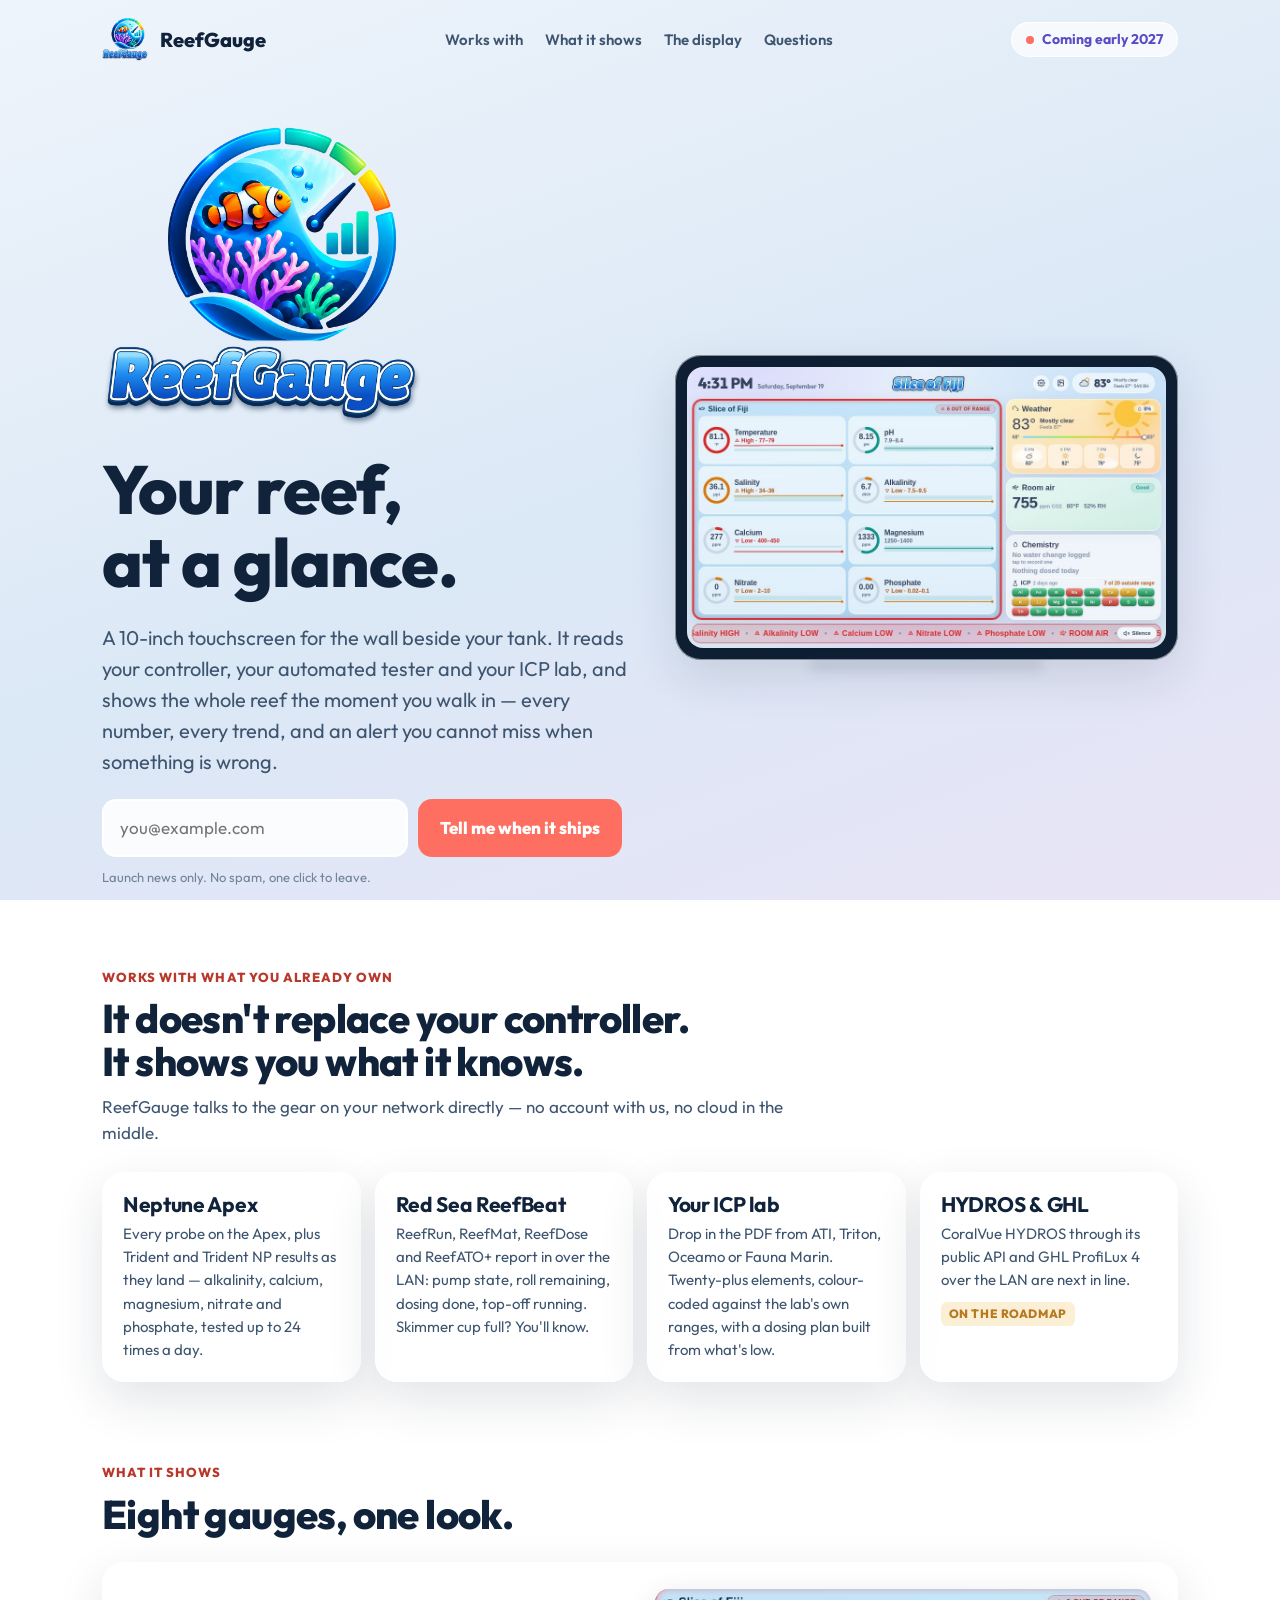
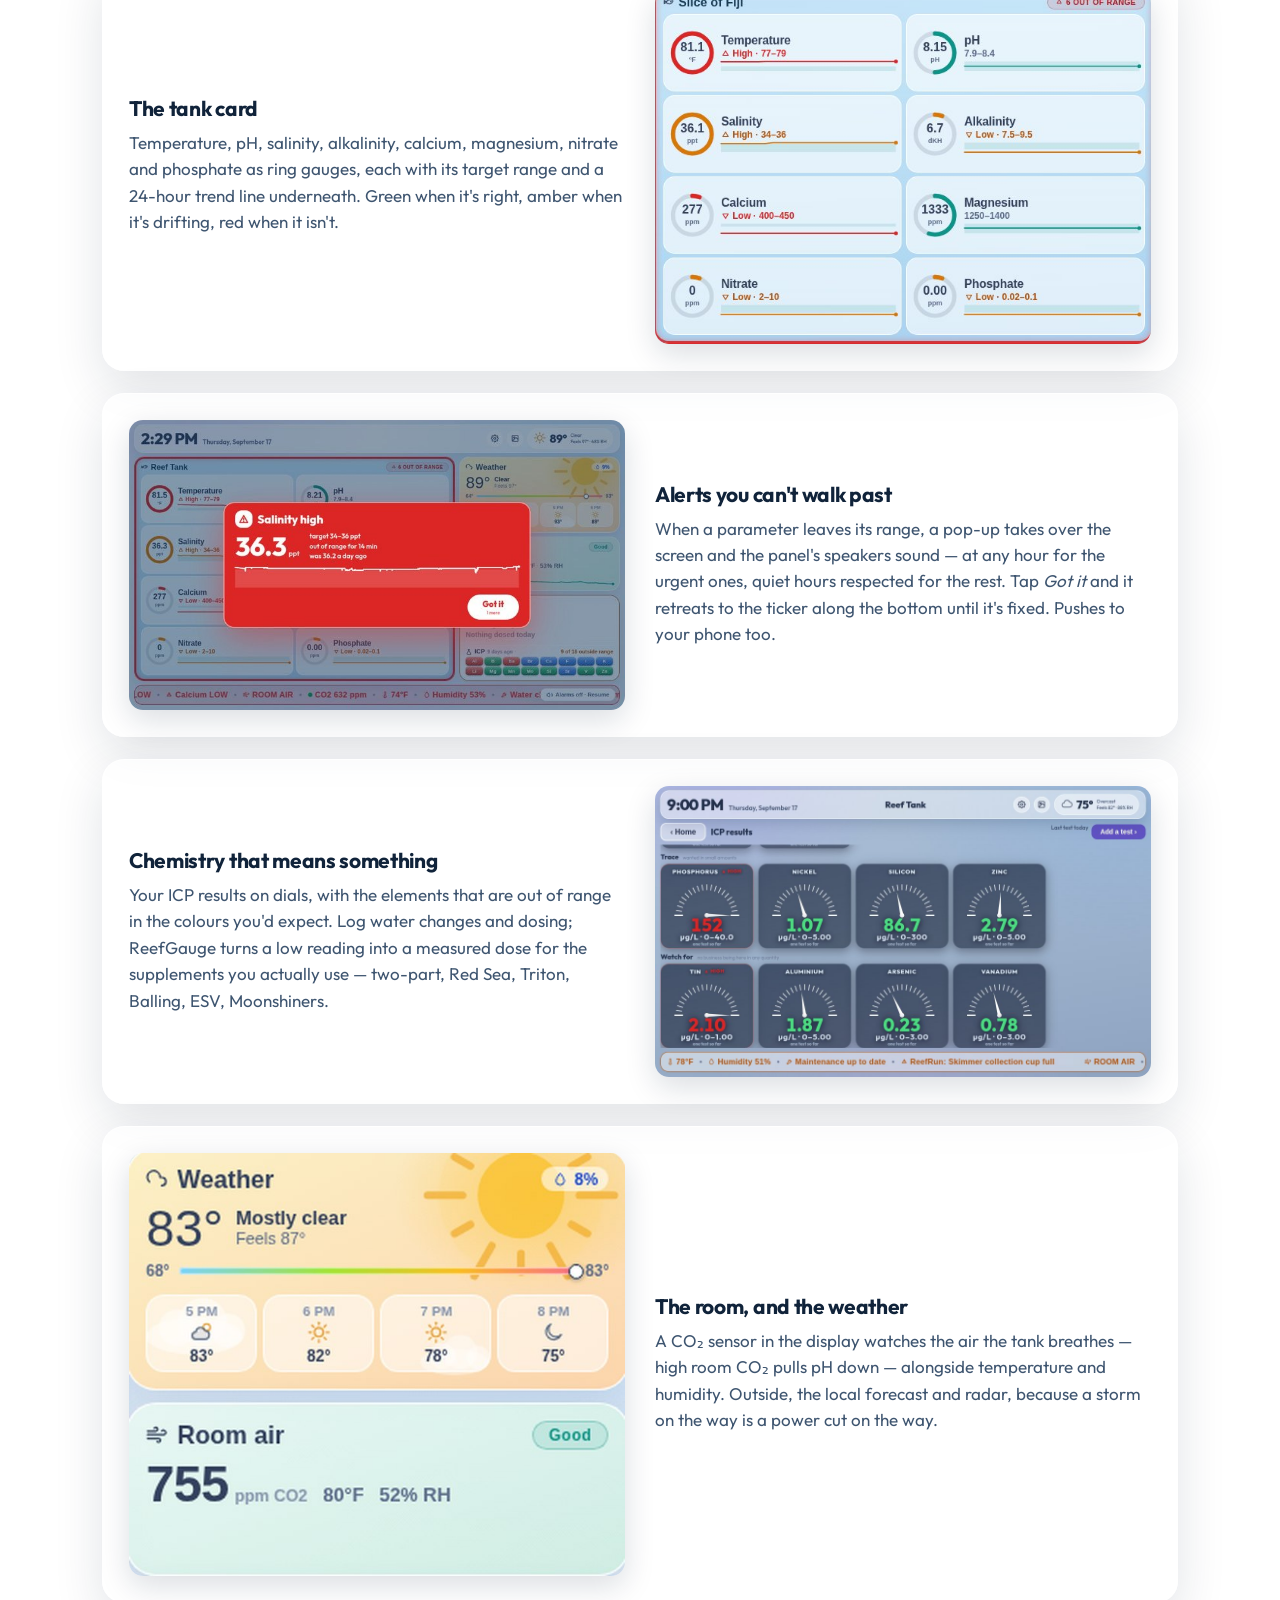
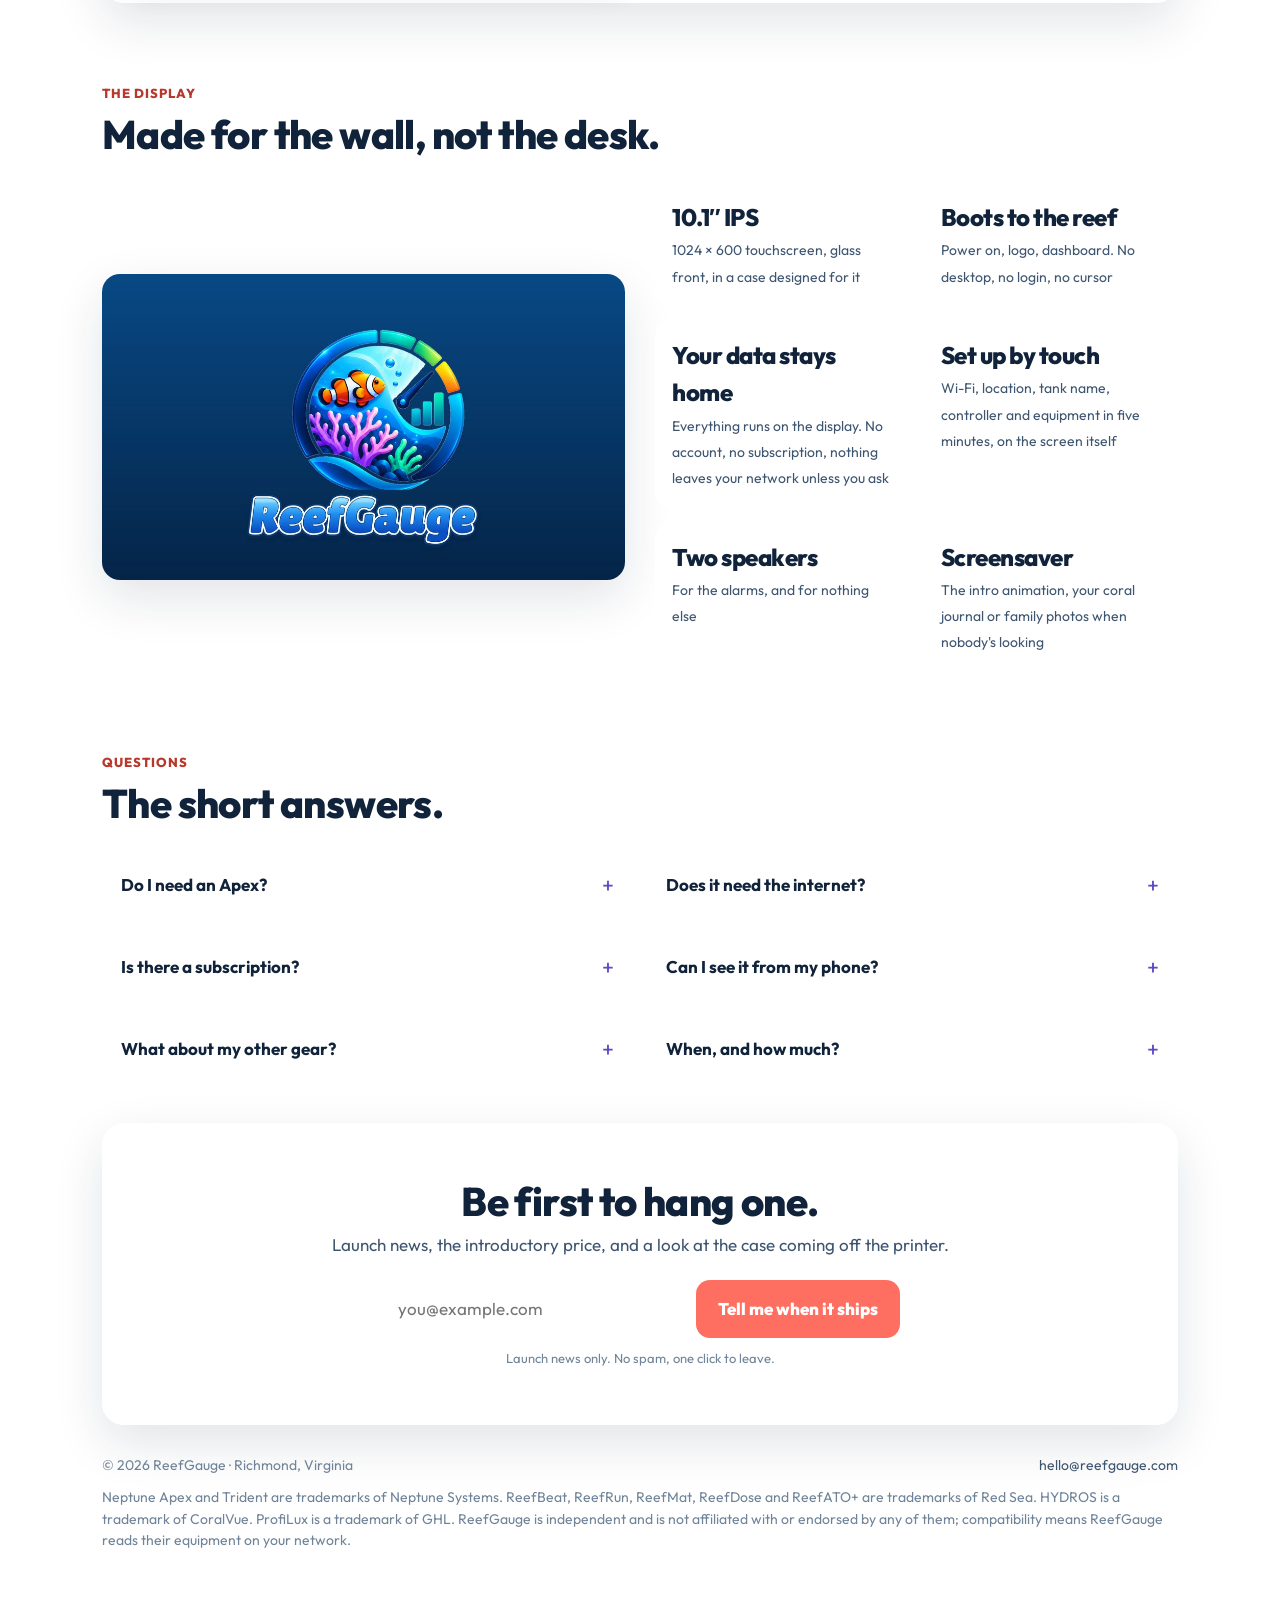
==== index.html @ 166e40c8 "ReefGauge landing page The pre-launch page for reefgauge.com: hero with a launch-list signup, what i" ====
<!doctype html>
<html lang="en">
<head>
<meta charset="utf-8">
<meta name="viewport" content="width=device-width, initial-scale=1, viewport-fit=cover">
<title>ReefGauge</title>
<meta name="description" content="ReefGauge is a 10-inch touchscreen for the wall that shows your whole reef at a glance: every parameter from your controller, your automated tester and your ICP lab, with alerts you cannot miss. Coming early 2027.">
<meta property="og:title" content="ReefGauge — your reef at a glance">
<meta property="og:description" content="A wall display for reef tanks. Works with Neptune Apex and Trident, Red Sea ReefBeat and your ICP lab. No cloud account. Coming early 2027.">
<meta property="og:image" content="https://reefgauge.com/assets/home.jpg">
<meta property="og:url" content="https://reefgauge.com/">
<meta name="theme-color" content="#dfe9f6">
<link rel="icon" href="assets/logo-600.png" type="image/png">
<link rel="preconnect" href="https://fonts.googleapis.com">
<link rel="preconnect" href="https://fonts.gstatic.com" crossorigin>
<link rel="stylesheet" href="https://fonts.googleapis.com/css2?family=Outfit:wght@400;500;600;700;800&display=swap">
<style>
  :root {
    --ink: #10233a; --ink-2: #3e5570; --ink-3: #6f8399;
    --bg-a: #eef4fb; --bg-b: #dbe8f6; --bg-c: #e9e4f6;
    --panel: rgba(255,255,255,.72); --panel-edge: rgba(255,255,255,.9); --inset: #f2f6fb;
    --coral: #ff6f61; --coral-ink: #b8382c; --accent: #5b4bc4; --ok: #2f8a5b; --warn: #b7791f; --bad: #d63b2f;
    --shadow: 0 18px 50px rgba(16,35,58,.12);
    --r: 22px;
  }
  * { box-sizing: border-box; }
  html { scroll-behavior: smooth; }
  body {
    margin: 0; color: var(--ink);
    font-family: 'Outfit', -apple-system, 'Segoe UI', Roboto, sans-serif; font-size: 17px; line-height: 1.55;
    background: linear-gradient(160deg, var(--bg-a) 0%, var(--bg-b) 55%, var(--bg-c) 100%) fixed;
  }
  a { color: var(--accent); }
  img { max-width: 100%; height: auto; display: block; }
  .wrap { max-width: 1120px; margin: 0 auto; padding: 0 22px; }
  h1, h2, h3 { margin: 0; font-weight: 800; letter-spacing: -.015em; text-wrap: balance; line-height: 1.08; }
  h1 { font-size: clamp(38px, 6vw, 68px); }
  h2 { font-size: clamp(28px, 3.6vw, 40px); }
  h3 { font-size: 21px; font-weight: 700; }
  p { margin: 0; }
  .muted { color: var(--ink-2); }

  /* nav */
  .nav { display: flex; align-items: center; justify-content: space-between; padding: 18px 0; }
  .nav .brand { display: flex; align-items: center; gap: 12px; text-decoration: none; color: var(--ink); font-weight: 800; font-size: 20px; }
  .nav .brand img { width: 46px; }
  .nav nav { display: flex; gap: 22px; font-weight: 600; font-size: 15px; }
  .nav nav a { color: var(--ink-2); text-decoration: none; }
  .nav nav a:hover { color: var(--ink); }
  .chip { display: inline-flex; align-items: center; gap: 8px; background: rgba(255,255,255,.7); border: 1px solid var(--panel-edge); border-radius: 999px; padding: 6px 14px; font-size: 14px; font-weight: 700; color: var(--accent); }
  .chip::before { content: ''; width: 8px; height: 8px; border-radius: 50%; background: var(--coral); }

  /* hero */
  .hero { display: grid; grid-template-columns: 1.05fr 1fr; gap: 44px; align-items: center; padding: 48px 0 40px; }
  .hero .copy { display: grid; gap: 22px; }
  .hero .lede { font-size: 20px; color: var(--ink-2); max-width: 46ch; }
  .hero .logo { width: min(320px, 70%); margin-bottom: 4px; }
  .device { position: relative; background: #0e1f33; border-radius: 26px; padding: 12px; box-shadow: var(--shadow), 0 0 0 1px rgba(255,255,255,.5) inset; }
  .device img { border-radius: 16px; }
  .device::after { content: ''; position: absolute; left: 50%; bottom: -14px; width: 46%; height: 14px; transform: translateX(-50%); background: linear-gradient(180deg, rgba(16,35,58,.18), transparent); filter: blur(6px); }

  /* signup */
  .signup { display: grid; gap: 10px; max-width: 520px; }
  .signup form { display: flex; gap: 10px; }
  .signup input[type=email] { flex: 1; min-width: 0; font: inherit; padding: 14px 16px; border-radius: 14px; border: 2px solid var(--panel-edge); background: rgba(255,255,255,.85); color: var(--ink); }
  .signup input[type=email]:focus { outline: none; border-color: var(--accent); }
  .btn { font: inherit; font-weight: 800; padding: 14px 22px; border-radius: 14px; border: none; background: var(--coral); color: #fff; cursor: pointer; white-space: nowrap; }
  .btn:hover { filter: brightness(1.05); }
  .btn:focus-visible { outline: 3px solid var(--accent); outline-offset: 2px; }
  .signup small { color: var(--ink-3); font-size: 13px; }

  /* sections */
  section { padding: 40px 0; }
  .section-head { display: grid; gap: 10px; max-width: 62ch; margin-bottom: 26px; }
  .eyebrow { font-size: 13px; font-weight: 800; letter-spacing: .08em; text-transform: uppercase; color: var(--coral-ink); }

  .works { display: grid; grid-template-columns: repeat(4, 1fr); gap: 14px; }
  .works .card { padding: 20px; }
  .card { background: var(--panel); border: 1px solid var(--panel-edge); border-radius: var(--r); box-shadow: var(--shadow); }
  .works h3 { margin-bottom: 6px; }
  .works p { font-size: 15px; color: var(--ink-2); }
  .works .soon { display: inline-block; margin-top: 10px; font-size: 12px; font-weight: 800; letter-spacing: .05em; text-transform: uppercase; color: var(--warn); background: #fbefd6; border-radius: 6px; padding: 3px 8px; }

  .features { display: grid; gap: 22px; }
  .feature { display: grid; grid-template-columns: 1fr 1fr; gap: 30px; align-items: center; padding: 26px; }
  .feature:nth-child(even) .shot { order: -1; }
  .feature .text { display: grid; gap: 10px; }
  .feature .text p { color: var(--ink-2); }
  .feature .shot img { border-radius: 14px; box-shadow: 0 10px 30px rgba(16,35,58,.15); }
  .feature ul { margin: 6px 0 0; padding-left: 20px; color: var(--ink-2); display: grid; gap: 4px; }

  .wall { display: grid; grid-template-columns: 1fr 1fr; gap: 30px; align-items: center; }
  .wall .facts { display: grid; grid-template-columns: 1fr 1fr; gap: 14px; }
  .wall .fact { background: var(--panel); border: 1px solid var(--panel-edge); border-radius: 16px; padding: 16px; }
  .wall .fact b { display: block; font-size: 24px; font-weight: 800; letter-spacing: -.02em; }
  .wall .fact span { font-size: 14px; color: var(--ink-2); }
  .wall img { border-radius: 18px; box-shadow: var(--shadow); }

  .faq { display: grid; grid-template-columns: 1fr 1fr; gap: 14px; }
  .faq details { background: var(--panel); border: 1px solid var(--panel-edge); border-radius: 16px; padding: 4px 18px; }
  .faq summary { cursor: pointer; font-weight: 700; padding: 12px 0; list-style: none; display: flex; justify-content: space-between; align-items: center; gap: 12px; }
  .faq summary::-webkit-details-marker { display: none; }
  .faq summary::after { content: '+'; font-size: 22px; color: var(--accent); font-weight: 400; }
  .faq details[open] summary::after { content: '–'; }
  .faq details p { padding: 0 0 14px; color: var(--ink-2); }

  .cta { text-align: center; padding: 56px 24px; }
  .cta .signup { margin: 22px auto 0; }
  .cta h2 { margin-bottom: 8px; }

  footer { padding: 30px 0 46px; font-size: 14px; color: var(--ink-3); display: grid; gap: 10px; }
  footer .row { display: flex; flex-wrap: wrap; justify-content: space-between; gap: 12px; }
  footer a { color: var(--ink-2); text-decoration: none; }

  @media (max-width: 900px) {
    .hero, .feature, .wall, .faq { grid-template-columns: 1fr; }
    .feature:nth-child(even) .shot { order: 0; }
    .works { grid-template-columns: 1fr 1fr; }
    .nav nav { display: none; }
  }
  @media (max-width: 560px) {
    .works { grid-template-columns: 1fr; }
    .signup form { flex-direction: column; }
    .wall .facts { grid-template-columns: 1fr; }
  }
  @media (prefers-reduced-motion: reduce) { html { scroll-behavior: auto; } }
</style>
</head>
<body>
<div class="wrap">

  <header class="nav">
    <a class="brand" href="#top"><img src="assets/logo-600.png" alt="" width="46"> ReefGauge</a>
    <nav aria-label="Sections">
      <a href="#works">Works with</a>
      <a href="#features">What it shows</a>
      <a href="#wall">The display</a>
      <a href="#faq">Questions</a>
    </nav>
    <span class="chip">Coming early 2027</span>
  </header>

  <section class="hero" id="top">
    <div class="copy">
      <img class="logo" src="assets/logo.png" alt="ReefGauge">
      <h1>Your reef, at a glance.</h1>
      <p class="lede">A 10-inch touchscreen for the wall beside your tank. It reads your controller, your automated tester and your ICP lab, and shows the whole reef the moment you walk in — every number, every trend, and an alert you cannot miss when something is wrong.</p>
      <div class="signup">
        <!-- Point the form at your list. Buttondown: create an account named "reefgauge" and this works as is.
             Mailchimp / ConvertKit: replace the action with their embed URL. -->
        <form action="https://buttondown.com/api/emails/embed-subscribe/reefgauge" method="post" target="_blank">
          <label for="email" class="sr-only" style="position:absolute;left:-9999px">Email address</label>
          <input id="email" type="email" name="email" placeholder="you@example.com" required autocomplete="email">
          <button class="btn" type="submit">Tell me when it ships</button>
        </form>
        <small>Launch news only. No spam, one click to leave.</small>
      </div>
    </div>
    <div class="device">
      <img src="assets/home.jpg" alt="The ReefGauge home screen: eight ring gauges for temperature, pH, salinity, alkalinity, calcium, magnesium, nitrate and phosphate with 24-hour trends, beside weather, room air and chemistry cards" width="1024" height="600">
    </div>
  </section>

  <section id="works">
    <div class="section-head">
      <span class="eyebrow">Works with what you already own</span>
      <h2>It doesn't replace your controller. It shows you what it knows.</h2>
      <p class="muted">ReefGauge talks to the gear on your network directly — no account with us, no cloud in the middle.</p>
    </div>
    <div class="works">
      <div class="card">
        <h3>Neptune Apex</h3>
        <p>Every probe on the Apex, plus Trident and Trident NP results as they land — alkalinity, calcium, magnesium, nitrate and phosphate, tested up to 24 times a day.</p>
      </div>
      <div class="card">
        <h3>Red Sea ReefBeat</h3>
        <p>ReefRun, ReefMat, ReefDose and ReefATO+ report in over the LAN: pump state, roll remaining, dosing done, top-off running. Skimmer cup full? You'll know.</p>
      </div>
      <div class="card">
        <h3>Your ICP lab</h3>
        <p>Drop in the PDF from ATI, Triton, Oceamo or Fauna Marin. Twenty-plus elements, colour-coded against the lab's own ranges, with a dosing plan built from what's low.</p>
      </div>
      <div class="card">
        <h3>HYDROS &amp; GHL</h3>
        <p>CoralVue HYDROS through its public API and GHL ProfiLux 4 over the LAN are next in line.</p>
        <span class="soon">On the roadmap</span>
      </div>
    </div>
  </section>

  <section id="features">
    <div class="section-head">
      <span class="eyebrow">What it shows</span>
      <h2>Eight gauges, one look.</h2>
    </div>
    <div class="features">
      <div class="card feature">
        <div class="text">
          <h3>The tank card</h3>
          <p>Temperature, pH, salinity, alkalinity, calcium, magnesium, nitrate and phosphate as ring gauges, each with its target range and a 24-hour trend line underneath. Green when it's right, amber when it's drifting, red when it isn't.</p>
        </div>
        <div class="shot"><img src="assets/tank.jpg" alt="The tank card with eight ring gauges and trend lines" loading="lazy"></div>
      </div>
      <div class="card feature">
        <div class="text">
          <h3>Alerts you can't walk past</h3>
          <p>When a parameter leaves its range, a pop-up takes over the screen and the panel's speakers sound — at any hour for the urgent ones, quiet hours respected for the rest. Tap <em>Got it</em> and it retreats to the ticker along the bottom until it's fixed. Pushes to your phone too.</p>
        </div>
        <div class="shot"><img src="assets/alert.jpg" alt="A red alert pop-up reading Salinity high, 36.3 ppt, over the dimmed dashboard" loading="lazy"></div>
      </div>
      <div class="card feature">
        <div class="text">
          <h3>Chemistry that means something</h3>
          <p>Your ICP results on dials, with the elements that are out of range in the colours you'd expect. Log water changes and dosing; ReefGauge turns a low reading into a measured dose for the supplements you actually use — two-part, Red Sea, Triton, Balling, ESV, Moonshiners.</p>
        </div>
        <div class="shot"><img src="assets/icp.jpg" alt="The ICP results screen: dial gauges for trace elements, green in range, red out of range" loading="lazy"></div>
      </div>
      <div class="card feature">
        <div class="text">
          <h3>The room, and the weather</h3>
          <p>A CO₂ sensor in the display watches the air the tank breathes — high room CO₂ pulls pH down — alongside temperature and humidity. Outside, the local forecast and radar, because a storm on the way is a power cut on the way.</p>
        </div>
        <div class="shot"><img src="assets/air.jpg" alt="The weather and room air cards" loading="lazy"></div>
      </div>
    </div>
  </section>

  <section id="wall">
    <div class="section-head">
      <span class="eyebrow">The display</span>
      <h2>Made for the wall, not the desk.</h2>
    </div>
    <div class="wall">
      <img src="assets/boot.jpg" alt="The ReefGauge logo rising on a deep-blue boot screen" loading="lazy" width="1024" height="600">
      <div class="facts">
        <div class="fact"><b>10.1″ IPS</b><span>1024 × 600 touchscreen, glass front, in a case designed for it</span></div>
        <div class="fact"><b>Boots to the reef</b><span>Power on, logo, dashboard. No desktop, no login, no cursor</span></div>
        <div class="fact"><b>Your data stays home</b><span>Everything runs on the display. No account, no subscription, nothing leaves your network unless you ask</span></div>
        <div class="fact"><b>Set up by touch</b><span>Wi-Fi, location, tank name, controller and equipment in five minutes, on the screen itself</span></div>
        <div class="fact"><b>Two speakers</b><span>For the alarms, and for nothing else</span></div>
        <div class="fact"><b>Screensaver</b><span>The intro animation, your coral journal or family photos when nobody's looking</span></div>
      </div>
    </div>
  </section>

  <section id="faq">
    <div class="section-head">
      <span class="eyebrow">Questions</span>
      <h2>The short answers.</h2>
    </div>
    <div class="faq">
      <details><summary>Do I need an Apex?</summary><p>No, but it's the best case. With an Apex and Trident everything is automatic. Without a controller you still get ICP results, the chemistry log and dosing, room air, weather and alerts on what you log by hand.</p></details>
      <details><summary>Does it need the internet?</summary><p>Only for the weather, radar and phone pushes. Your controller, your ReefBeat gear and the display talk over your own network; if the internet goes down the reef screen keeps working.</p></details>
      <details><summary>Is there a subscription?</summary><p>No. You buy the display, it's yours. Software updates are free and install from the settings screen.</p></details>
      <details><summary>Can I see it from my phone?</summary><p>Not yet — remote viewing is the first thing after launch. For now you get alerts on your phone, and the display itself in the room.</p></details>
      <details><summary>What about my other gear?</summary><p>HYDROS and GHL are next. If you run something else, tell us what — the list of what people own decides what comes after.</p></details>
      <details><summary>When, and how much?</summary><p>Early 2027. Price to be announced; the launch list hears first, and hears about the introductory price.</p></details>
    </div>
  </section>

  <section class="card cta">
    <h2>Be first to hang one.</h2>
    <p class="muted">Launch news, the introductory price, and a look at the case coming off the printer.</p>
    <div class="signup">
      <form action="https://buttondown.com/api/emails/embed-subscribe/reefgauge" method="post" target="_blank">
        <label for="email2" style="position:absolute;left:-9999px">Email address</label>
        <input id="email2" type="email" name="email" placeholder="you@example.com" required autocomplete="email">
        <button class="btn" type="submit">Tell me when it ships</button>
      </form>
      <small>Launch news only. No spam, one click to leave.</small>
    </div>
  </section>

  <footer>
    <div class="row">
      <span>© 2026 ReefGauge · Richmond, Virginia</span>
      <span><a href="mailto:hello@reefgauge.com">hello@reefgauge.com</a></span>
    </div>
    <p>Neptune Apex and Trident are trademarks of Neptune Systems. ReefBeat, ReefRun, ReefMat, ReefDose and ReefATO+ are trademarks of Red Sea. HYDROS is a trademark of CoralVue. ProfiLux is a trademark of GHL. ReefGauge is independent and is not affiliated with or endorsed by any of them; compatibility means ReefGauge reads their equipment on your network.</p>
  </footer>

</div>
</body>
</html>
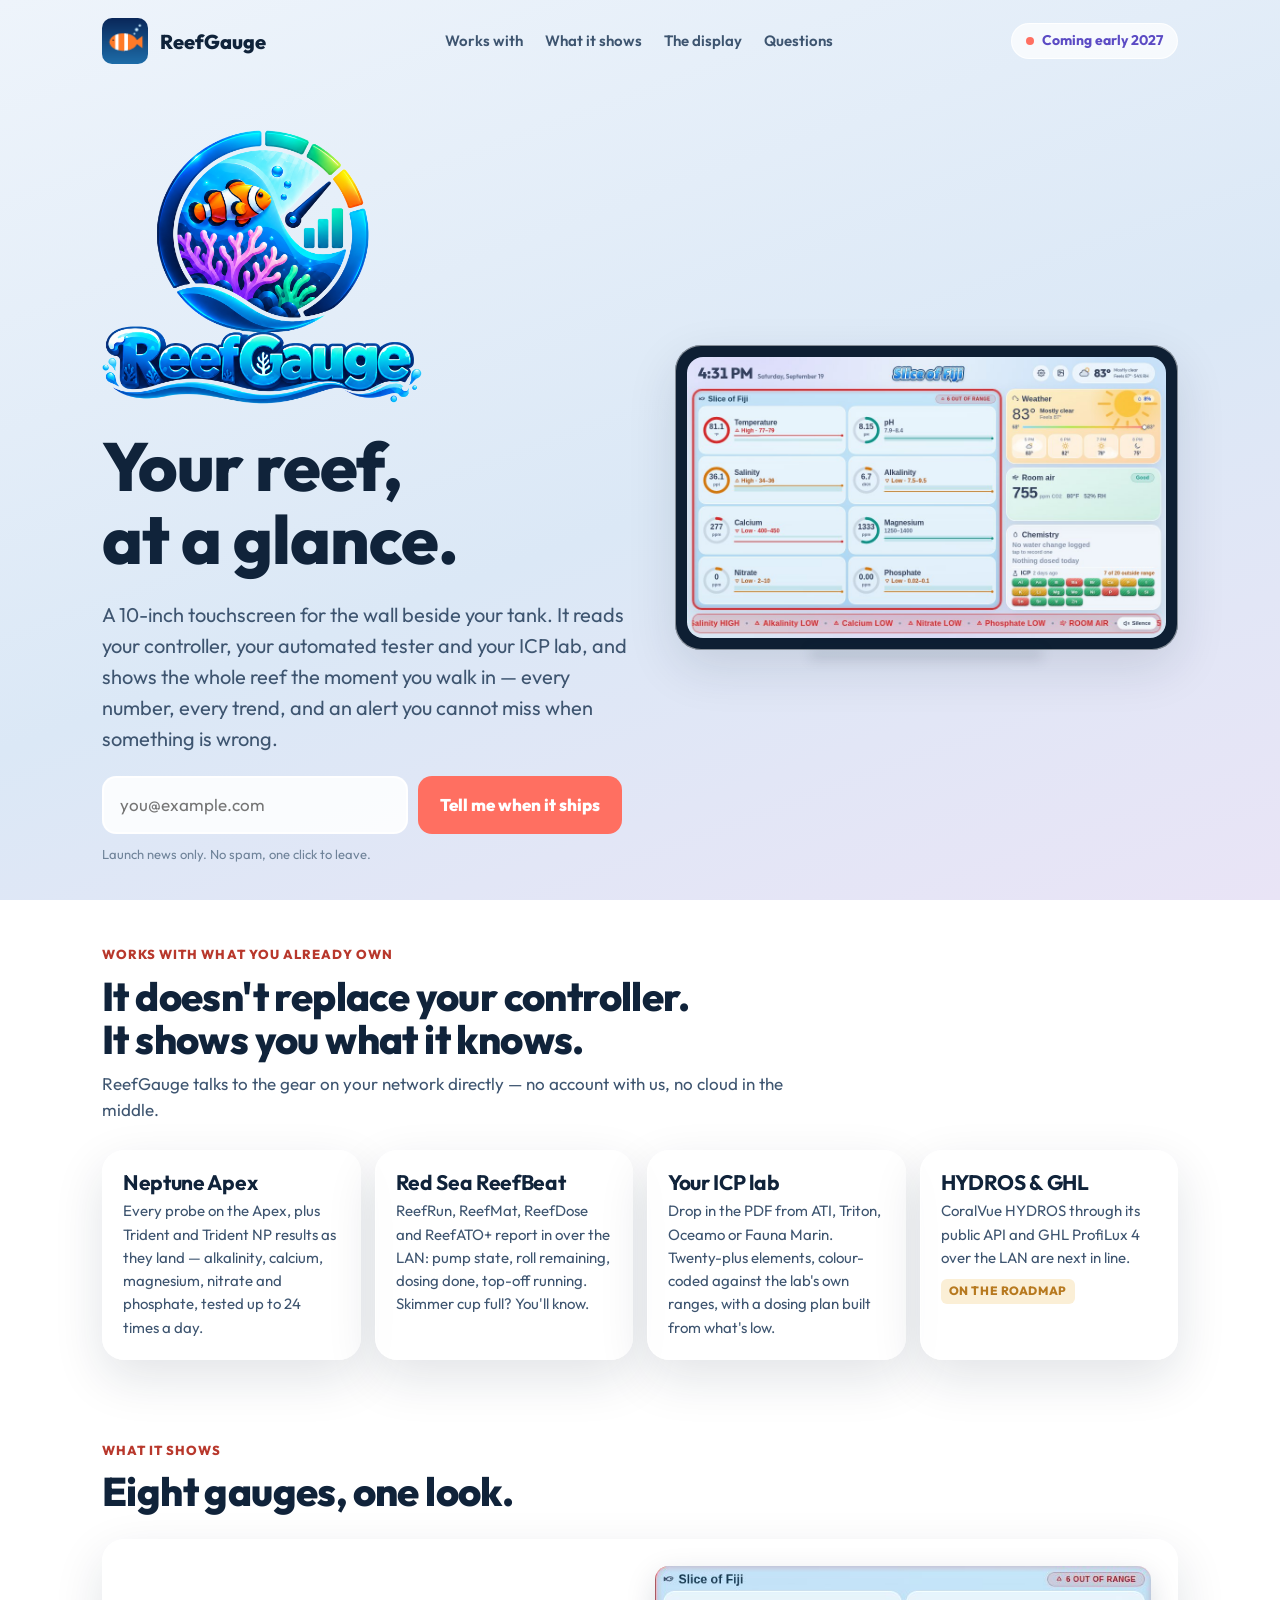
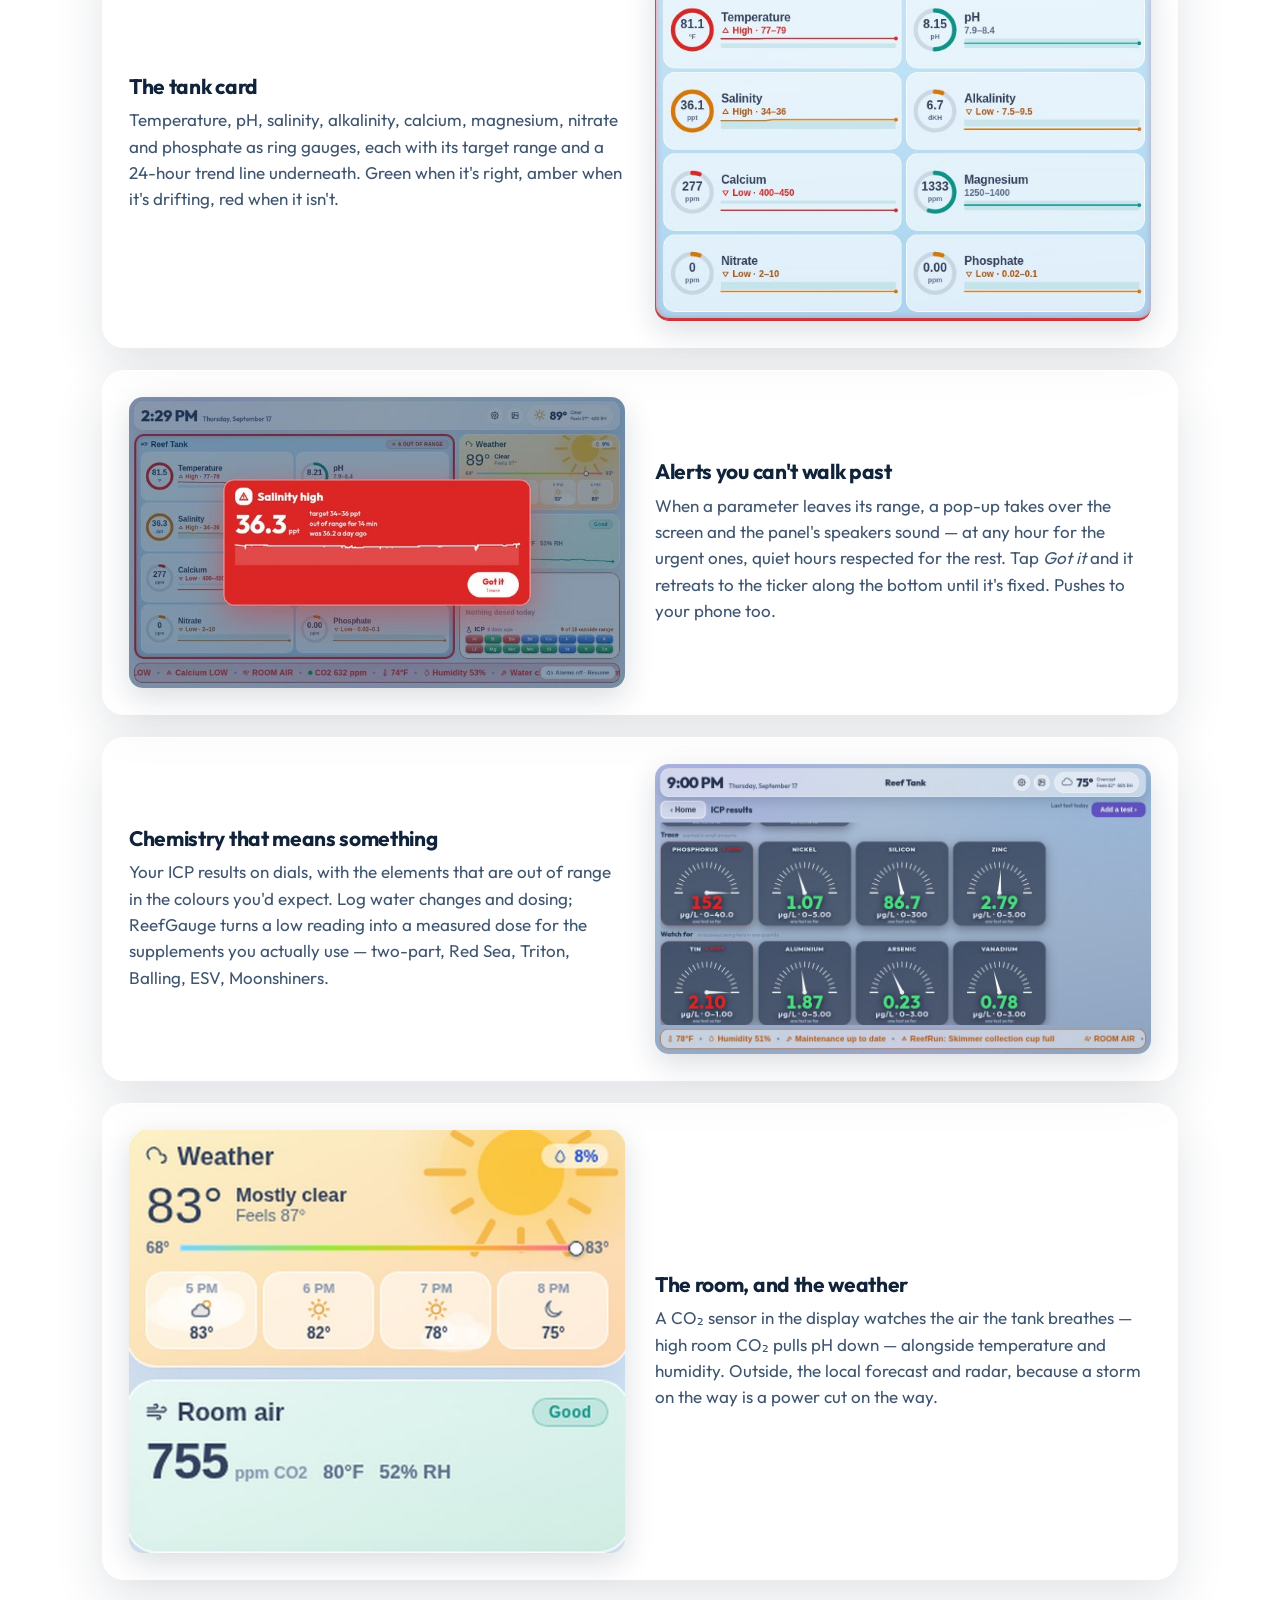
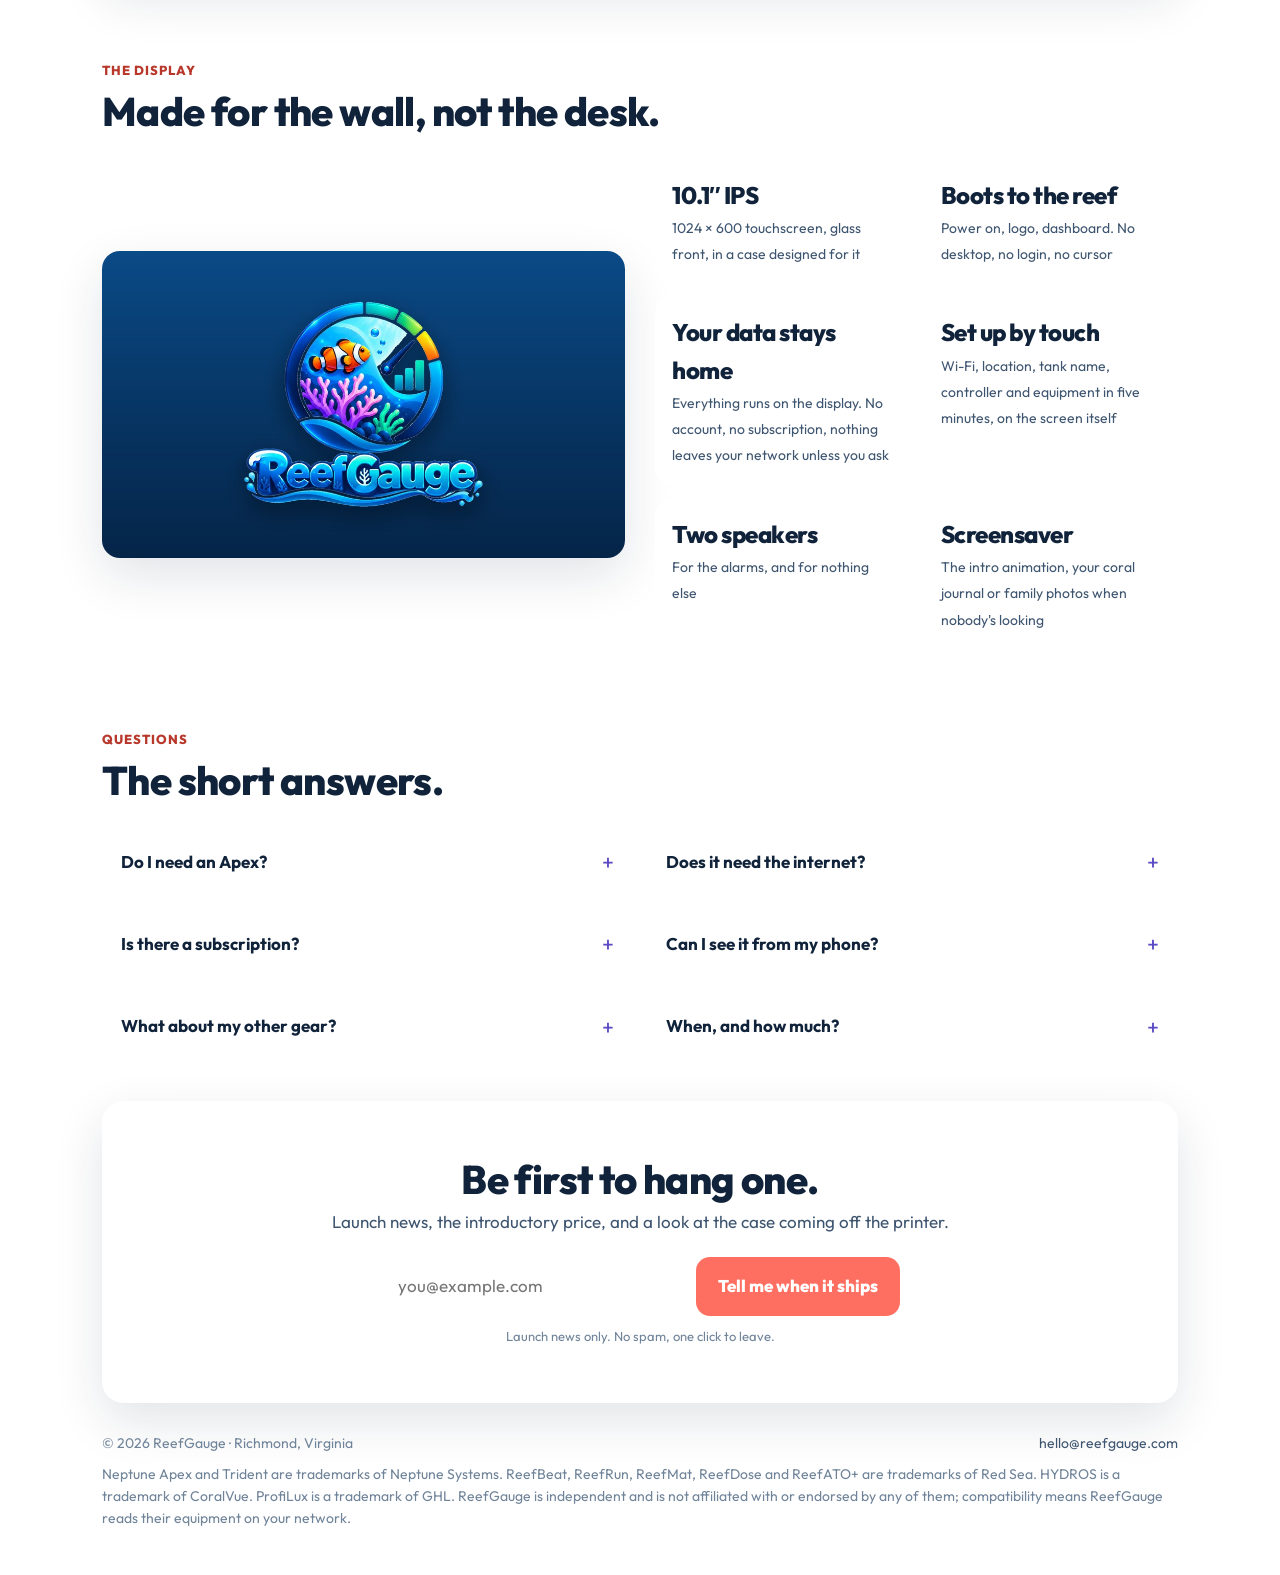
==== commit d29f8ab3: "The real ReefGauge logo; favicon is the app icon Co-Authored-By: Claude Opus 5 <noreply@anthropic.co" ====
--- a/index.html
+++ b/index.html
@@ -10,7 +10,7 @@
 <meta property="og:image" content="https://reefgauge.com/assets/home.jpg">
 <meta property="og:url" content="https://reefgauge.com/">
 <meta name="theme-color" content="#dfe9f6">
-<link rel="icon" href="assets/logo-600.png" type="image/png">
+<link rel="icon" href="assets/icon.png" type="image/png">
 <link rel="preconnect" href="https://fonts.googleapis.com">
 <link rel="preconnect" href="https://fonts.gstatic.com" crossorigin>
 <link rel="stylesheet" href="https://fonts.googleapis.com/css2?family=Outfit:wght@400;500;600;700;800&display=swap">
@@ -43,7 +43,7 @@
   /* nav */
   .nav { display: flex; align-items: center; justify-content: space-between; padding: 18px 0; }
   .nav .brand { display: flex; align-items: center; gap: 12px; text-decoration: none; color: var(--ink); font-weight: 800; font-size: 20px; }
-  .nav .brand img { width: 46px; }
+  .nav .brand img { width: 46px; height: 46px; border-radius: 10px; }
   .nav nav { display: flex; gap: 22px; font-weight: 600; font-size: 15px; }
   .nav nav a { color: var(--ink-2); text-decoration: none; }
   .nav nav a:hover { color: var(--ink); }
@@ -130,7 +130,7 @@
 <div class="wrap">
 
   <header class="nav">
-    <a class="brand" href="#top"><img src="assets/logo-600.png" alt="" width="46"> ReefGauge</a>
+    <a class="brand" href="#top"><img src="assets/icon.png" alt="" width="46" height="46"> ReefGauge</a>
     <nav aria-label="Sections">
       <a href="#works">Works with</a>
       <a href="#features">What it shows</a>
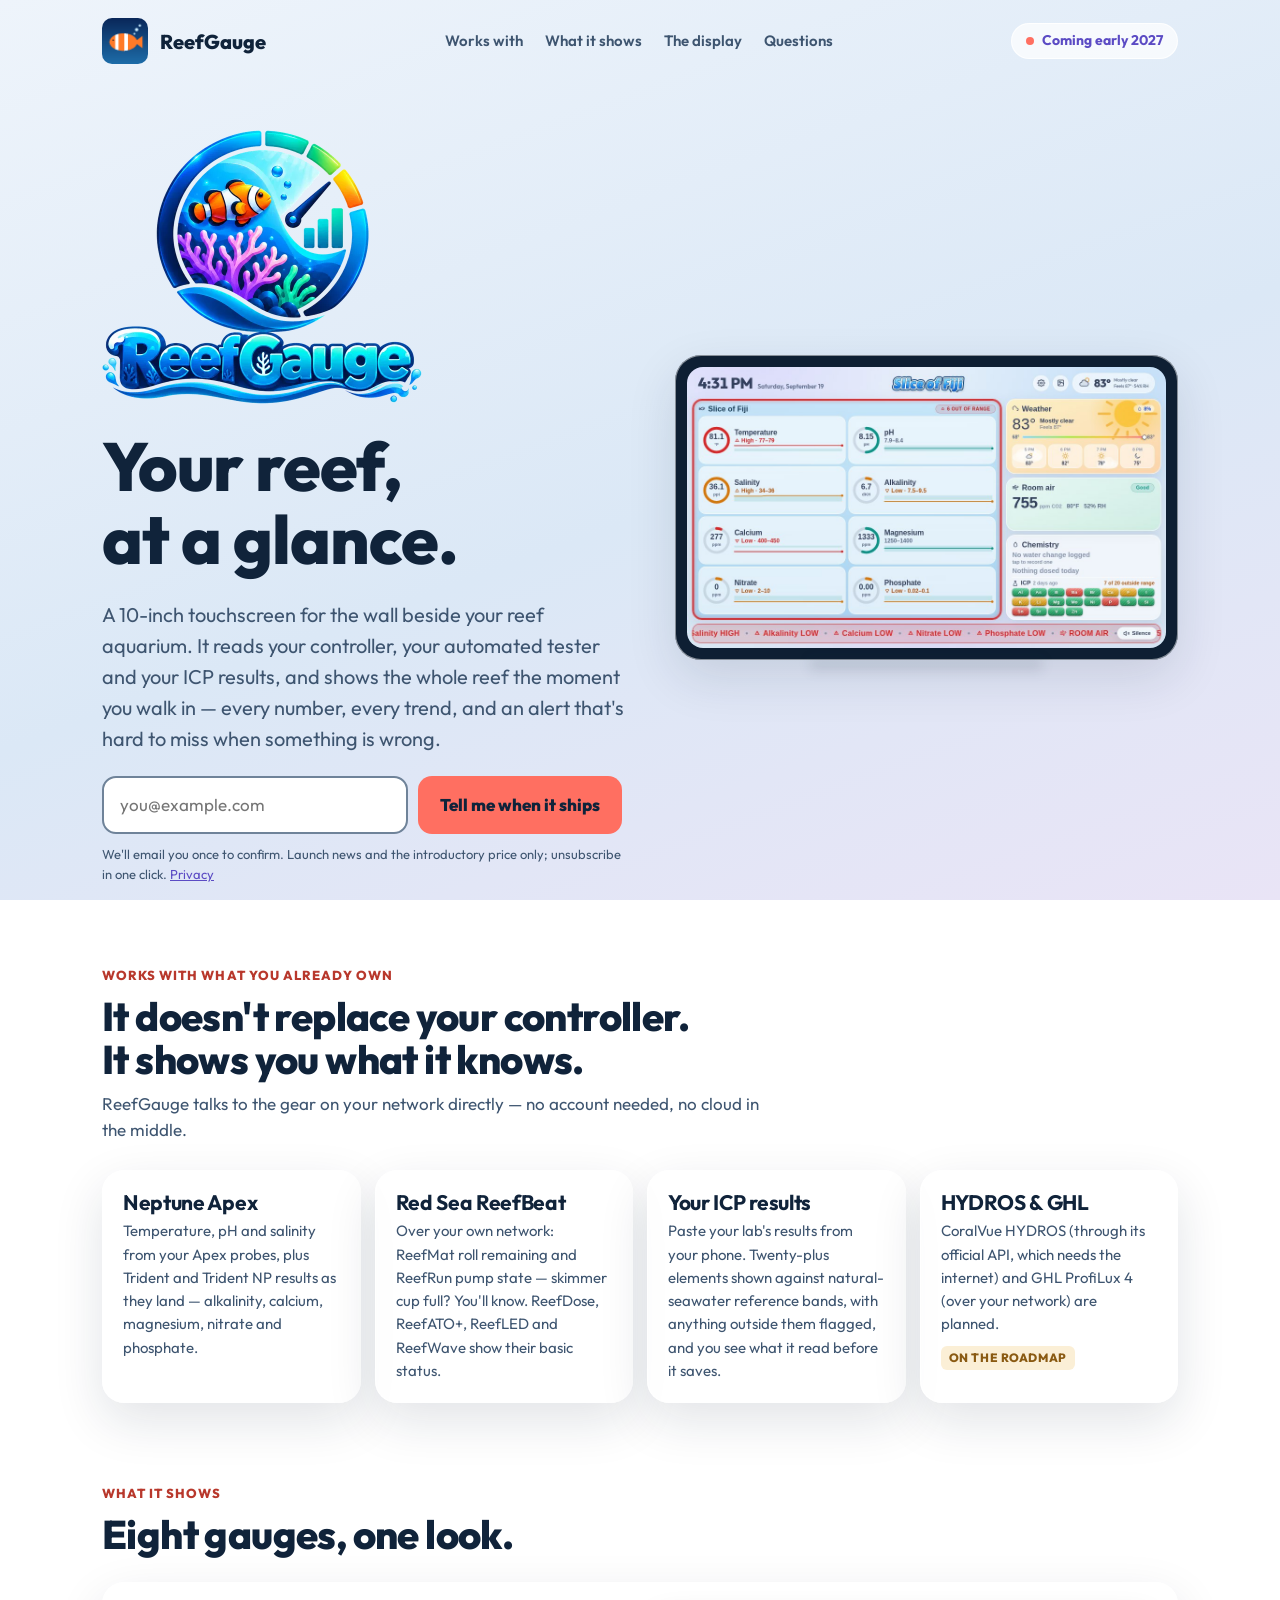
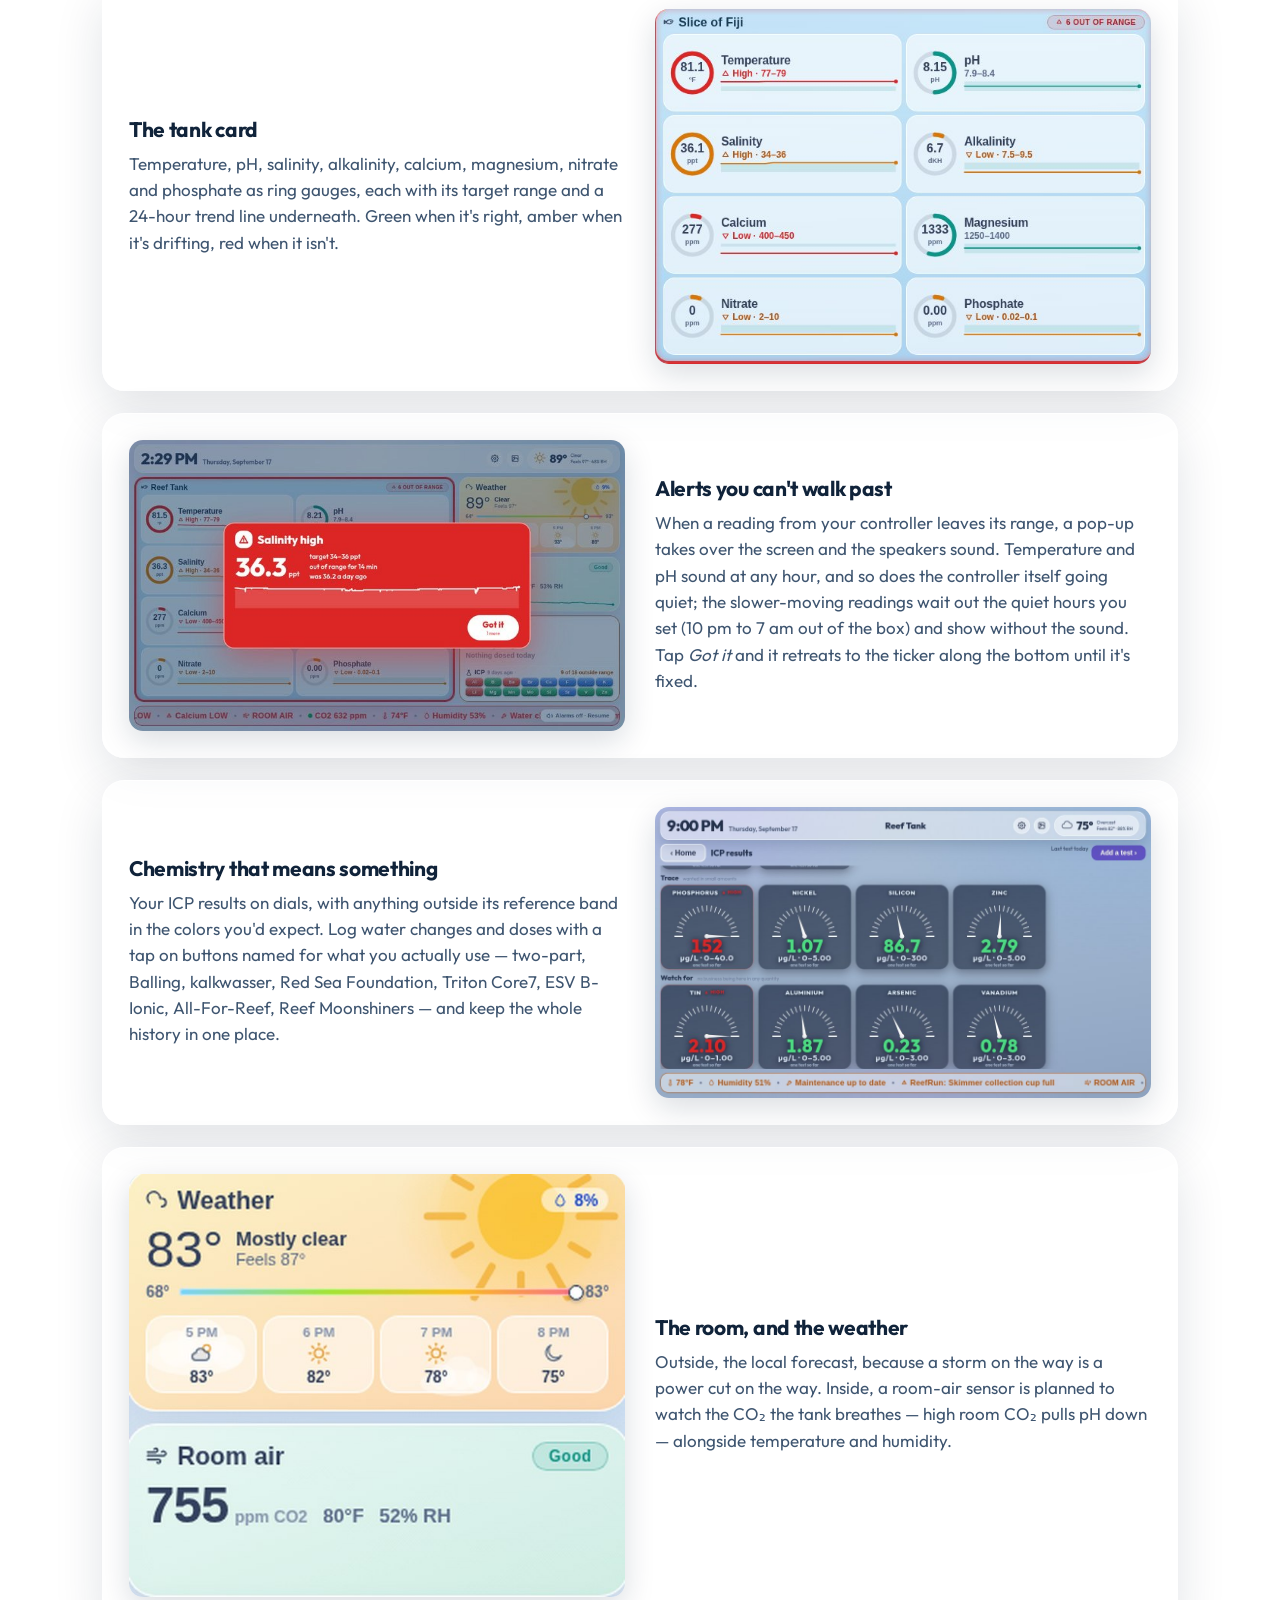
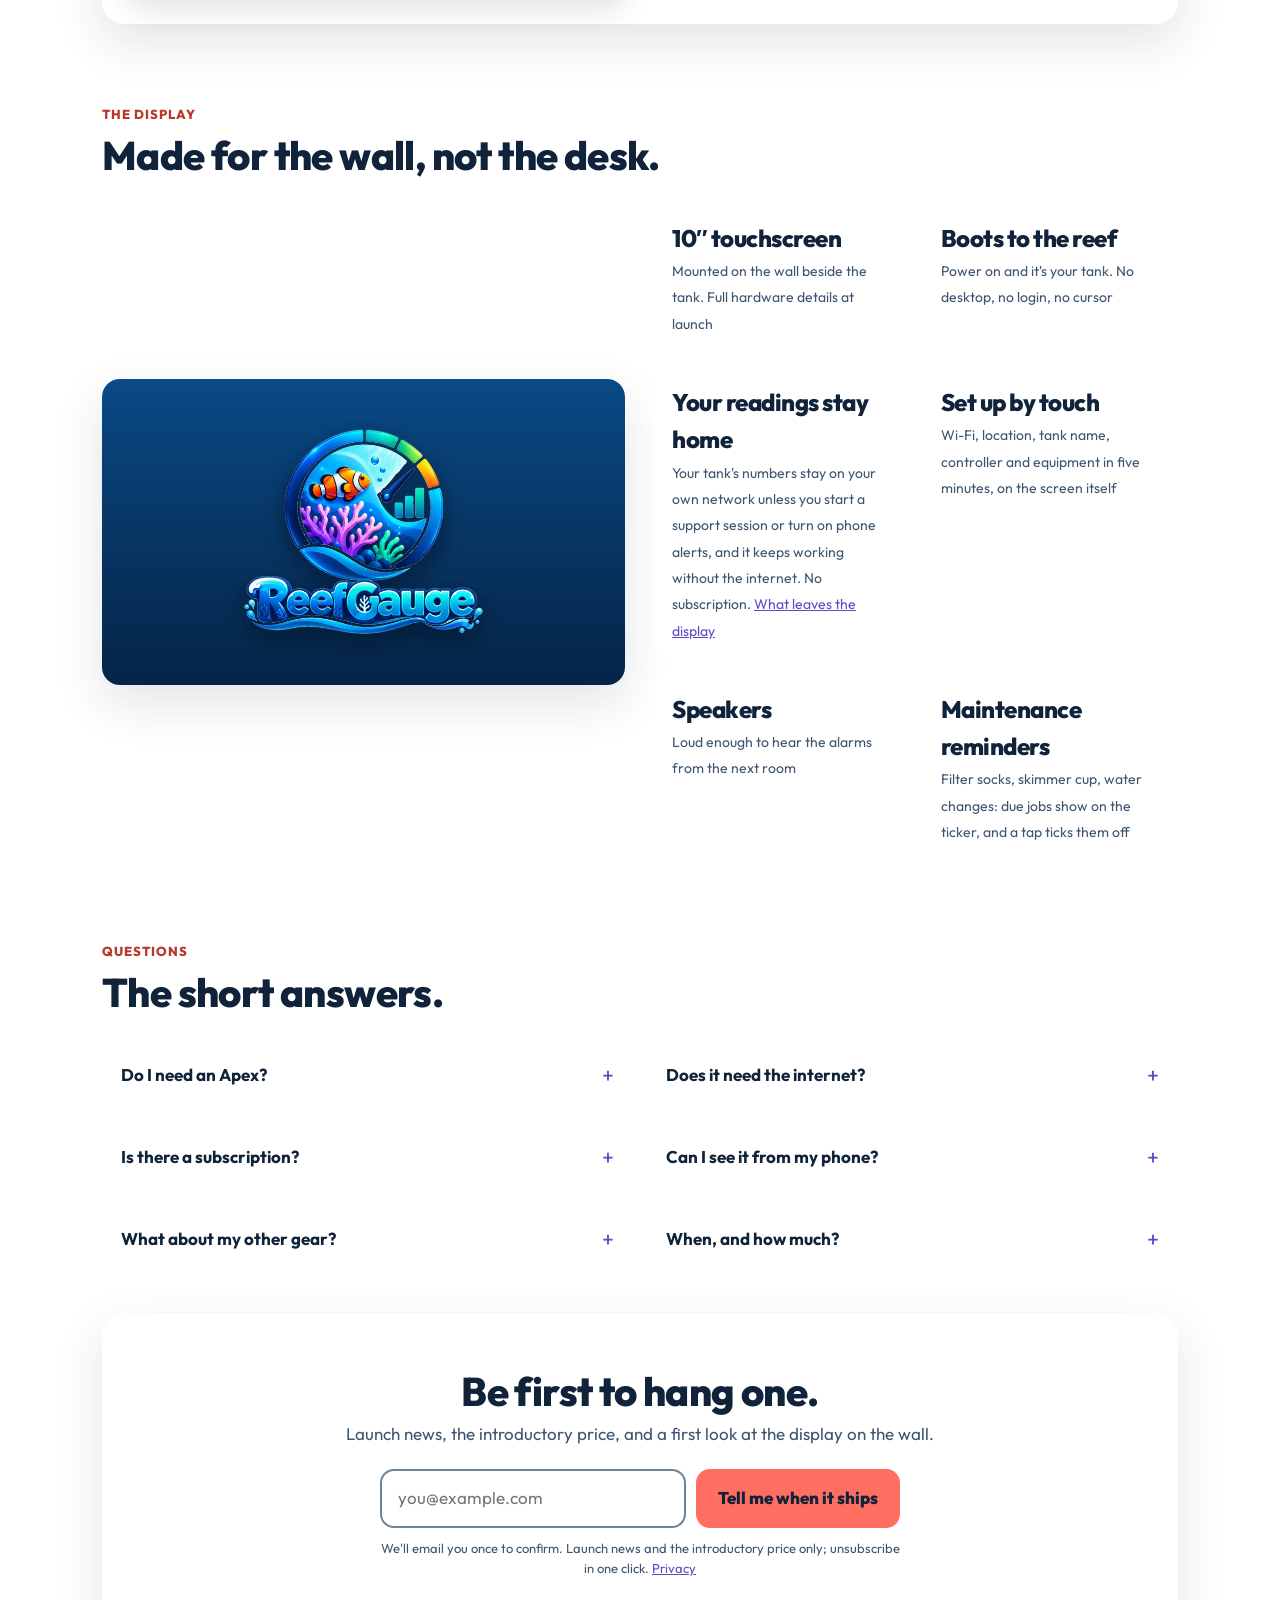
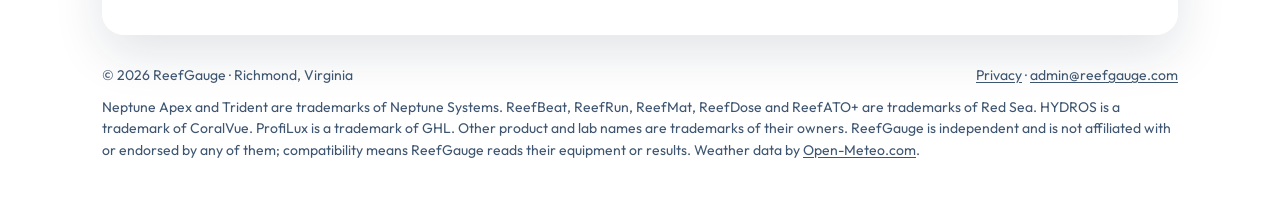
==== commit aa9a0749: "Correct the claims, add privacy and thanks pages, lighter logo Published from reef-terminal site/ (c" ====
--- a/index.html
+++ b/index.html
@@ -3,14 +3,16 @@
 <head>
 <meta charset="utf-8">
 <meta name="viewport" content="width=device-width, initial-scale=1, viewport-fit=cover">
-<title>ReefGauge</title>
-<meta name="description" content="ReefGauge is a 10-inch touchscreen for the wall that shows your whole reef at a glance: every parameter from your controller, your automated tester and your ICP lab, with alerts you cannot miss. Coming early 2027.">
-<meta property="og:title" content="ReefGauge — your reef at a glance">
-<meta property="og:description" content="A wall display for reef tanks. Works with Neptune Apex and Trident, Red Sea ReefBeat and your ICP lab. No cloud account. Coming early 2027.">
+<title>ReefGauge — a reef aquarium display for Neptune Apex and Red Sea</title>
+<meta name="description" content="A touchscreen for the wall beside your reef aquarium: Apex, Trident and Red Sea readings, ICP results and hand tests at a glance, with loud alarms.">
+<meta property="og:title" content="ReefGauge — your reef aquarium at a glance">
+<meta property="og:description" content="A wall display for reef aquariums. Works with Neptune Apex and Trident, Red Sea ReefBeat and your ICP results. No subscription. Coming early 2027.">
 <meta property="og:image" content="https://reefgauge.com/assets/home.jpg">
 <meta property="og:url" content="https://reefgauge.com/">
+<meta name="twitter:card" content="summary_large_image">
 <meta name="theme-color" content="#dfe9f6">
 <link rel="icon" href="assets/icon.png" type="image/png">
+<link rel="apple-touch-icon" href="assets/icon.png">
 <link rel="preconnect" href="https://fonts.googleapis.com">
 <link rel="preconnect" href="https://fonts.gstatic.com" crossorigin>
 <link rel="stylesheet" href="https://fonts.googleapis.com/css2?family=Outfit:wght@400;500;600;700;800&display=swap">
@@ -19,7 +21,7 @@
     --ink: #10233a; --ink-2: #3e5570; --ink-3: #6f8399;
     --bg-a: #eef4fb; --bg-b: #dbe8f6; --bg-c: #e9e4f6;
     --panel: rgba(255,255,255,.72); --panel-edge: rgba(255,255,255,.9); --inset: #f2f6fb;
-    --coral: #ff6f61; --coral-ink: #b8382c; --accent: #5b4bc4; --ok: #2f8a5b; --warn: #b7791f; --bad: #d63b2f;
+    --coral: #ff6f61; --coral-ink: #b8382c; --accent: #5b4bc4; --ok: #2f8a5b; --warn: #8a5a12; --bad: #d63b2f;
     --shadow: 0 18px 50px rgba(16,35,58,.12);
     --r: 22px;
   }
@@ -47,7 +49,7 @@
   .nav nav { display: flex; gap: 22px; font-weight: 600; font-size: 15px; }
   .nav nav a { color: var(--ink-2); text-decoration: none; }
   .nav nav a:hover { color: var(--ink); }
-  .chip { display: inline-flex; align-items: center; gap: 8px; background: rgba(255,255,255,.7); border: 1px solid var(--panel-edge); border-radius: 999px; padding: 6px 14px; font-size: 14px; font-weight: 700; color: var(--accent); }
+  .chip { white-space: nowrap; display: inline-flex; align-items: center; gap: 8px; background: rgba(255,255,255,.7); border: 1px solid var(--panel-edge); border-radius: 999px; padding: 6px 14px; font-size: 14px; font-weight: 700; color: var(--accent); }
   .chip::before { content: ''; width: 8px; height: 8px; border-radius: 50%; background: var(--coral); }
 
   /* hero */
@@ -62,12 +64,12 @@
   /* signup */
   .signup { display: grid; gap: 10px; max-width: 520px; }
   .signup form { display: flex; gap: 10px; }
-  .signup input[type=email] { flex: 1; min-width: 0; font: inherit; padding: 14px 16px; border-radius: 14px; border: 2px solid var(--panel-edge); background: rgba(255,255,255,.85); color: var(--ink); }
+  .signup input[type=email] { flex: 1; width: 100%; min-width: 0; font: inherit; padding: 14px 16px; border-radius: 14px; border: 2px solid var(--ink-3); background: #fff; color: var(--ink); }
   .signup input[type=email]:focus { outline: none; border-color: var(--accent); }
-  .btn { font: inherit; font-weight: 800; padding: 14px 22px; border-radius: 14px; border: none; background: var(--coral); color: #fff; cursor: pointer; white-space: nowrap; }
+  .btn { font: inherit; font-weight: 800; padding: 14px 22px; border-radius: 14px; border: none; background: var(--coral); color: var(--ink); cursor: pointer; white-space: nowrap; }
   .btn:hover { filter: brightness(1.05); }
   .btn:focus-visible { outline: 3px solid var(--accent); outline-offset: 2px; }
-  .signup small { color: var(--ink-3); font-size: 13px; }
+  .signup small { color: var(--ink-2); font-size: 13px; }
 
   /* sections */
   section { padding: 40px 0; }
@@ -108,16 +110,20 @@
   .cta .signup { margin: 22px auto 0; }
   .cta h2 { margin-bottom: 8px; }
 
-  footer { padding: 30px 0 46px; font-size: 14px; color: var(--ink-3); display: grid; gap: 10px; }
+  footer { padding: 30px 0 46px; font-size: 14px; color: var(--ink-2); display: grid; gap: 10px; }
   footer .row { display: flex; flex-wrap: wrap; justify-content: space-between; gap: 12px; }
-  footer a { color: var(--ink-2); text-decoration: none; }
+  footer a { color: var(--ink-2); text-decoration: underline; text-underline-offset: 2px; }
+  footer a:hover { color: var(--ink); }
 
   @media (max-width: 900px) {
     .hero, .feature, .wall, .faq { grid-template-columns: 1fr; }
     .feature:nth-child(even) .shot { order: 0; }
     .works { grid-template-columns: 1fr 1fr; }
     .nav nav { display: none; }
-  }
+    /* The nav already carries the name; keep the form on the first screen. */
+    .hero .logo { width: 140px; }
+  }
+  @media (max-width: 400px) { .chip { white-space: normal; } }
   @media (max-width: 560px) {
     .works { grid-template-columns: 1fr; }
     .signup form { flex-direction: column; }
@@ -142,18 +148,21 @@
 
   <section class="hero" id="top">
     <div class="copy">
-      <img class="logo" src="assets/logo.png" alt="ReefGauge">
+      <picture>
+        <source srcset="assets/logo.webp" type="image/webp">
+        <img class="logo" src="assets/logo.png" alt="ReefGauge" width="640" height="548">
+      </picture>
       <h1>Your reef, at a glance.</h1>
-      <p class="lede">A 10-inch touchscreen for the wall beside your tank. It reads your controller, your automated tester and your ICP lab, and shows the whole reef the moment you walk in — every number, every trend, and an alert you cannot miss when something is wrong.</p>
+      <p class="lede">A 10-inch touchscreen for the wall beside your reef aquarium. It reads your controller, your automated tester and your ICP results, and shows the whole reef the moment you walk in — every number, every trend, and an alert that's hard to miss when something is wrong.</p>
       <div class="signup">
-        <!-- Point the form at your list. Buttondown: create an account named "reefgauge" and this works as is.
-             Mailchimp / ConvertKit: replace the action with their embed URL. -->
+        <!-- Buttondown newsletter "reefgauge" (created 14 Oct 2026). Set its subscription redirect to
+             https://reefgauge.com/thanks.html once that page is live (site/README.md). -->
         <form action="https://buttondown.com/api/emails/embed-subscribe/reefgauge" method="post" target="_blank">
           <label for="email" class="sr-only" style="position:absolute;left:-9999px">Email address</label>
           <input id="email" type="email" name="email" placeholder="you@example.com" required autocomplete="email">
           <button class="btn" type="submit">Tell me when it ships</button>
         </form>
-        <small>Launch news only. No spam, one click to leave.</small>
+        <small>We'll email you once to confirm. Launch news and the introductory price only; unsubscribe in one click. <a href="privacy.html">Privacy</a></small>
       </div>
     </div>
     <div class="device">
@@ -165,24 +174,24 @@
     <div class="section-head">
       <span class="eyebrow">Works with what you already own</span>
       <h2>It doesn't replace your controller. It shows you what it knows.</h2>
-      <p class="muted">ReefGauge talks to the gear on your network directly — no account with us, no cloud in the middle.</p>
+      <p class="muted">ReefGauge talks to the gear on your network directly — no account needed, no cloud in the middle.</p>
     </div>
     <div class="works">
       <div class="card">
         <h3>Neptune Apex</h3>
-        <p>Every probe on the Apex, plus Trident and Trident NP results as they land — alkalinity, calcium, magnesium, nitrate and phosphate, tested up to 24 times a day.</p>
+        <p>Temperature, pH and salinity from your Apex probes, plus Trident and Trident NP results as they land — alkalinity, calcium, magnesium, nitrate and phosphate.</p>
       </div>
       <div class="card">
         <h3>Red Sea ReefBeat</h3>
-        <p>ReefRun, ReefMat, ReefDose and ReefATO+ report in over the LAN: pump state, roll remaining, dosing done, top-off running. Skimmer cup full? You'll know.</p>
-      </div>
-      <div class="card">
-        <h3>Your ICP lab</h3>
-        <p>Drop in the PDF from ATI, Triton, Oceamo or Fauna Marin. Twenty-plus elements, colour-coded against the lab's own ranges, with a dosing plan built from what's low.</p>
+        <p>Over your own network: ReefMat roll remaining and ReefRun pump state — skimmer cup full? You'll know. ReefDose, ReefATO+, ReefLED and ReefWave show their basic status.</p>
+      </div>
+      <div class="card">
+        <h3>Your ICP results</h3>
+        <p>Paste your lab's results from your phone. Twenty-plus elements shown against natural-seawater reference bands, with anything outside them flagged, and you see what it read before it saves.</p>
       </div>
       <div class="card">
         <h3>HYDROS &amp; GHL</h3>
-        <p>CoralVue HYDROS through its public API and GHL ProfiLux 4 over the LAN are next in line.</p>
+        <p>CoralVue HYDROS (through its official API, which needs the internet) and GHL ProfiLux 4 (over your network) are planned.</p>
         <span class="soon">On the roadmap</span>
       </div>
     </div>
@@ -199,28 +208,28 @@
           <h3>The tank card</h3>
           <p>Temperature, pH, salinity, alkalinity, calcium, magnesium, nitrate and phosphate as ring gauges, each with its target range and a 24-hour trend line underneath. Green when it's right, amber when it's drifting, red when it isn't.</p>
         </div>
-        <div class="shot"><img src="assets/tank.jpg" alt="The tank card with eight ring gauges and trend lines" loading="lazy"></div>
+        <div class="shot"><img src="assets/tank.jpg" width="654" height="468" alt="The tank card with eight ring gauges and trend lines" loading="lazy"></div>
       </div>
       <div class="card feature">
         <div class="text">
           <h3>Alerts you can't walk past</h3>
-          <p>When a parameter leaves its range, a pop-up takes over the screen and the panel's speakers sound — at any hour for the urgent ones, quiet hours respected for the rest. Tap <em>Got it</em> and it retreats to the ticker along the bottom until it's fixed. Pushes to your phone too.</p>
-        </div>
-        <div class="shot"><img src="assets/alert.jpg" alt="A red alert pop-up reading Salinity high, 36.3 ppt, over the dimmed dashboard" loading="lazy"></div>
+          <p>When a reading from your controller leaves its range, a pop-up takes over the screen and the speakers sound. Temperature and pH sound at any hour, and so does the controller itself going quiet; the slower-moving readings wait out the quiet hours you set (10 pm to 7 am out of the box) and show without the sound. Tap <em>Got it</em> and it retreats to the ticker along the bottom until it's fixed.</p>
+        </div>
+        <div class="shot"><img src="assets/alert.jpg" width="768" height="450" alt="A red alert pop-up reading Salinity high, 36.3 ppt, over the dimmed dashboard" loading="lazy"></div>
       </div>
       <div class="card feature">
         <div class="text">
           <h3>Chemistry that means something</h3>
-          <p>Your ICP results on dials, with the elements that are out of range in the colours you'd expect. Log water changes and dosing; ReefGauge turns a low reading into a measured dose for the supplements you actually use — two-part, Red Sea, Triton, Balling, ESV, Moonshiners.</p>
-        </div>
-        <div class="shot"><img src="assets/icp.jpg" alt="The ICP results screen: dial gauges for trace elements, green in range, red out of range" loading="lazy"></div>
+          <p>Your ICP results on dials, with anything outside its reference band in the colors you'd expect. Log water changes and doses with a tap on buttons named for what you actually use — two-part, Balling, kalkwasser, Red Sea Foundation, Triton Core7, ESV B-Ionic, All-For-Reef, Reef Moonshiners — and keep the whole history in one place.</p>
+        </div>
+        <div class="shot"><img src="assets/icp.jpg" width="1024" height="600" alt="The ICP results screen: dial gauges for trace elements, green in range, red out of range" loading="lazy"></div>
       </div>
       <div class="card feature">
         <div class="text">
           <h3>The room, and the weather</h3>
-          <p>A CO₂ sensor in the display watches the air the tank breathes — high room CO₂ pulls pH down — alongside temperature and humidity. Outside, the local forecast and radar, because a storm on the way is a power cut on the way.</p>
-        </div>
-        <div class="shot"><img src="assets/air.jpg" alt="The weather and room air cards" loading="lazy"></div>
+          <p>Outside, the local forecast, because a storm on the way is a power cut on the way. Inside, a room-air sensor is planned to watch the CO₂ the tank breathes — high room CO₂ pulls pH down — alongside temperature and humidity.</p>
+        </div>
+        <div class="shot"><img src="assets/air.jpg" width="652" height="556" alt="The weather and room air cards" loading="lazy"></div>
       </div>
     </div>
   </section>
@@ -231,14 +240,14 @@
       <h2>Made for the wall, not the desk.</h2>
     </div>
     <div class="wall">
-      <img src="assets/boot.jpg" alt="The ReefGauge logo rising on a deep-blue boot screen" loading="lazy" width="1024" height="600">
+      <img src="assets/boot.jpg" alt="The ReefGauge logo on a deep-blue screen" loading="lazy" width="1024" height="600">
       <div class="facts">
-        <div class="fact"><b>10.1″ IPS</b><span>1024 × 600 touchscreen, glass front, in a case designed for it</span></div>
-        <div class="fact"><b>Boots to the reef</b><span>Power on, logo, dashboard. No desktop, no login, no cursor</span></div>
-        <div class="fact"><b>Your data stays home</b><span>Everything runs on the display. No account, no subscription, nothing leaves your network unless you ask</span></div>
+        <div class="fact"><b>10″ touchscreen</b><span>Mounted on the wall beside the tank. Full hardware details at launch</span></div>
+        <div class="fact"><b>Boots to the reef</b><span>Power on and it's your tank. No desktop, no login, no cursor</span></div>
+        <div class="fact"><b>Your readings stay home</b><span>Your tank's numbers stay on your own network unless you start a support session or turn on phone alerts, and it keeps working without the internet. No subscription. <a href="privacy.html">What leaves the display</a></span></div>
         <div class="fact"><b>Set up by touch</b><span>Wi-Fi, location, tank name, controller and equipment in five minutes, on the screen itself</span></div>
-        <div class="fact"><b>Two speakers</b><span>For the alarms, and for nothing else</span></div>
-        <div class="fact"><b>Screensaver</b><span>The intro animation, your coral journal or family photos when nobody's looking</span></div>
+        <div class="fact"><b>Speakers</b><span>Loud enough to hear the alarms from the next room</span></div>
+        <div class="fact"><b>Maintenance reminders</b><span>Filter socks, skimmer cup, water changes: due jobs show on the ticker, and a tap ticks them off</span></div>
       </div>
     </div>
   </section>
@@ -249,34 +258,34 @@
       <h2>The short answers.</h2>
     </div>
     <div class="faq">
-      <details><summary>Do I need an Apex?</summary><p>No, but it's the best case. With an Apex and Trident everything is automatic. Without a controller you still get ICP results, the chemistry log and dosing, room air, weather and alerts on what you log by hand.</p></details>
-      <details><summary>Does it need the internet?</summary><p>Only for the weather, radar and phone pushes. Your controller, your ReefBeat gear and the display talk over your own network; if the internet goes down the reef screen keeps working.</p></details>
-      <details><summary>Is there a subscription?</summary><p>No. You buy the display, it's yours. Software updates are free and install from the settings screen.</p></details>
-      <details><summary>Can I see it from my phone?</summary><p>Not yet — remote viewing is the first thing after launch. For now you get alerts on your phone, and the display itself in the room.</p></details>
-      <details><summary>What about my other gear?</summary><p>HYDROS and GHL are next. If you run something else, tell us what — the list of what people own decides what comes after.</p></details>
-      <details><summary>When, and how much?</summary><p>Early 2027. Price to be announced; the launch list hears first, and hears about the introductory price.</p></details>
+      <details><summary>Do I need an Apex?</summary><p>No, but it's the best case. With an Apex and Trident the numbers arrive on their own. Without a controller you type in your test-kit results: they color the gauges and go on the charts (typed results don't sound alarms). You still get ICP results, the dosing log, maintenance reminders and the weather.</p></details>
+      <details><summary>Does it need the internet?</summary><p>For the weather, registration, software updates and a remote-support session you start yourself. Your controller, your ReefBeat gear and the display talk over your own network; if the internet goes down the reef screen keeps working.</p></details>
+      <details><summary>Is there a subscription?</summary><p>No. You buy the display, it's yours, and it never needs a subscription. Software updates are free and install from the settings screen.</p></details>
+      <details><summary>Can I see it from my phone?</summary><p>Not yet. Viewing your tank from your phone is planned for after launch.</p></details>
+      <details><summary>What about my other gear?</summary><p>HYDROS and GHL are planned. If you run something else, tell us what — the list of what people own decides what comes after.</p></details>
+      <details><summary>When, and how much?</summary><p>Early 2027. One price, no subscription; the price is still to be announced. The launch list hears first, and hears about the introductory price.</p></details>
     </div>
   </section>
 
   <section class="card cta">
     <h2>Be first to hang one.</h2>
-    <p class="muted">Launch news, the introductory price, and a look at the case coming off the printer.</p>
+    <p class="muted">Launch news, the introductory price, and a first look at the display on the wall.</p>
     <div class="signup">
       <form action="https://buttondown.com/api/emails/embed-subscribe/reefgauge" method="post" target="_blank">
         <label for="email2" style="position:absolute;left:-9999px">Email address</label>
         <input id="email2" type="email" name="email" placeholder="you@example.com" required autocomplete="email">
         <button class="btn" type="submit">Tell me when it ships</button>
       </form>
-      <small>Launch news only. No spam, one click to leave.</small>
+      <small>We'll email you once to confirm. Launch news and the introductory price only; unsubscribe in one click. <a href="privacy.html">Privacy</a></small>
     </div>
   </section>
 
   <footer>
     <div class="row">
       <span>© 2026 ReefGauge · Richmond, Virginia</span>
-      <span><a href="mailto:hello@reefgauge.com">hello@reefgauge.com</a></span>
-    </div>
-    <p>Neptune Apex and Trident are trademarks of Neptune Systems. ReefBeat, ReefRun, ReefMat, ReefDose and ReefATO+ are trademarks of Red Sea. HYDROS is a trademark of CoralVue. ProfiLux is a trademark of GHL. ReefGauge is independent and is not affiliated with or endorsed by any of them; compatibility means ReefGauge reads their equipment on your network.</p>
+      <span><a href="privacy.html">Privacy</a> · <a href="mailto:admin@reefgauge.com">admin@reefgauge.com</a></span>
+    </div>
+    <p>Neptune Apex and Trident are trademarks of Neptune Systems. ReefBeat, ReefRun, ReefMat, ReefDose and ReefATO+ are trademarks of Red Sea. HYDROS is a trademark of CoralVue. ProfiLux is a trademark of GHL. Other product and lab names are trademarks of their owners. ReefGauge is independent and is not affiliated with or endorsed by any of them; compatibility means ReefGauge reads their equipment or results. Weather data by <a href="https://open-meteo.com/">Open-Meteo.com</a>.</p>
   </footer>
 
 </div>
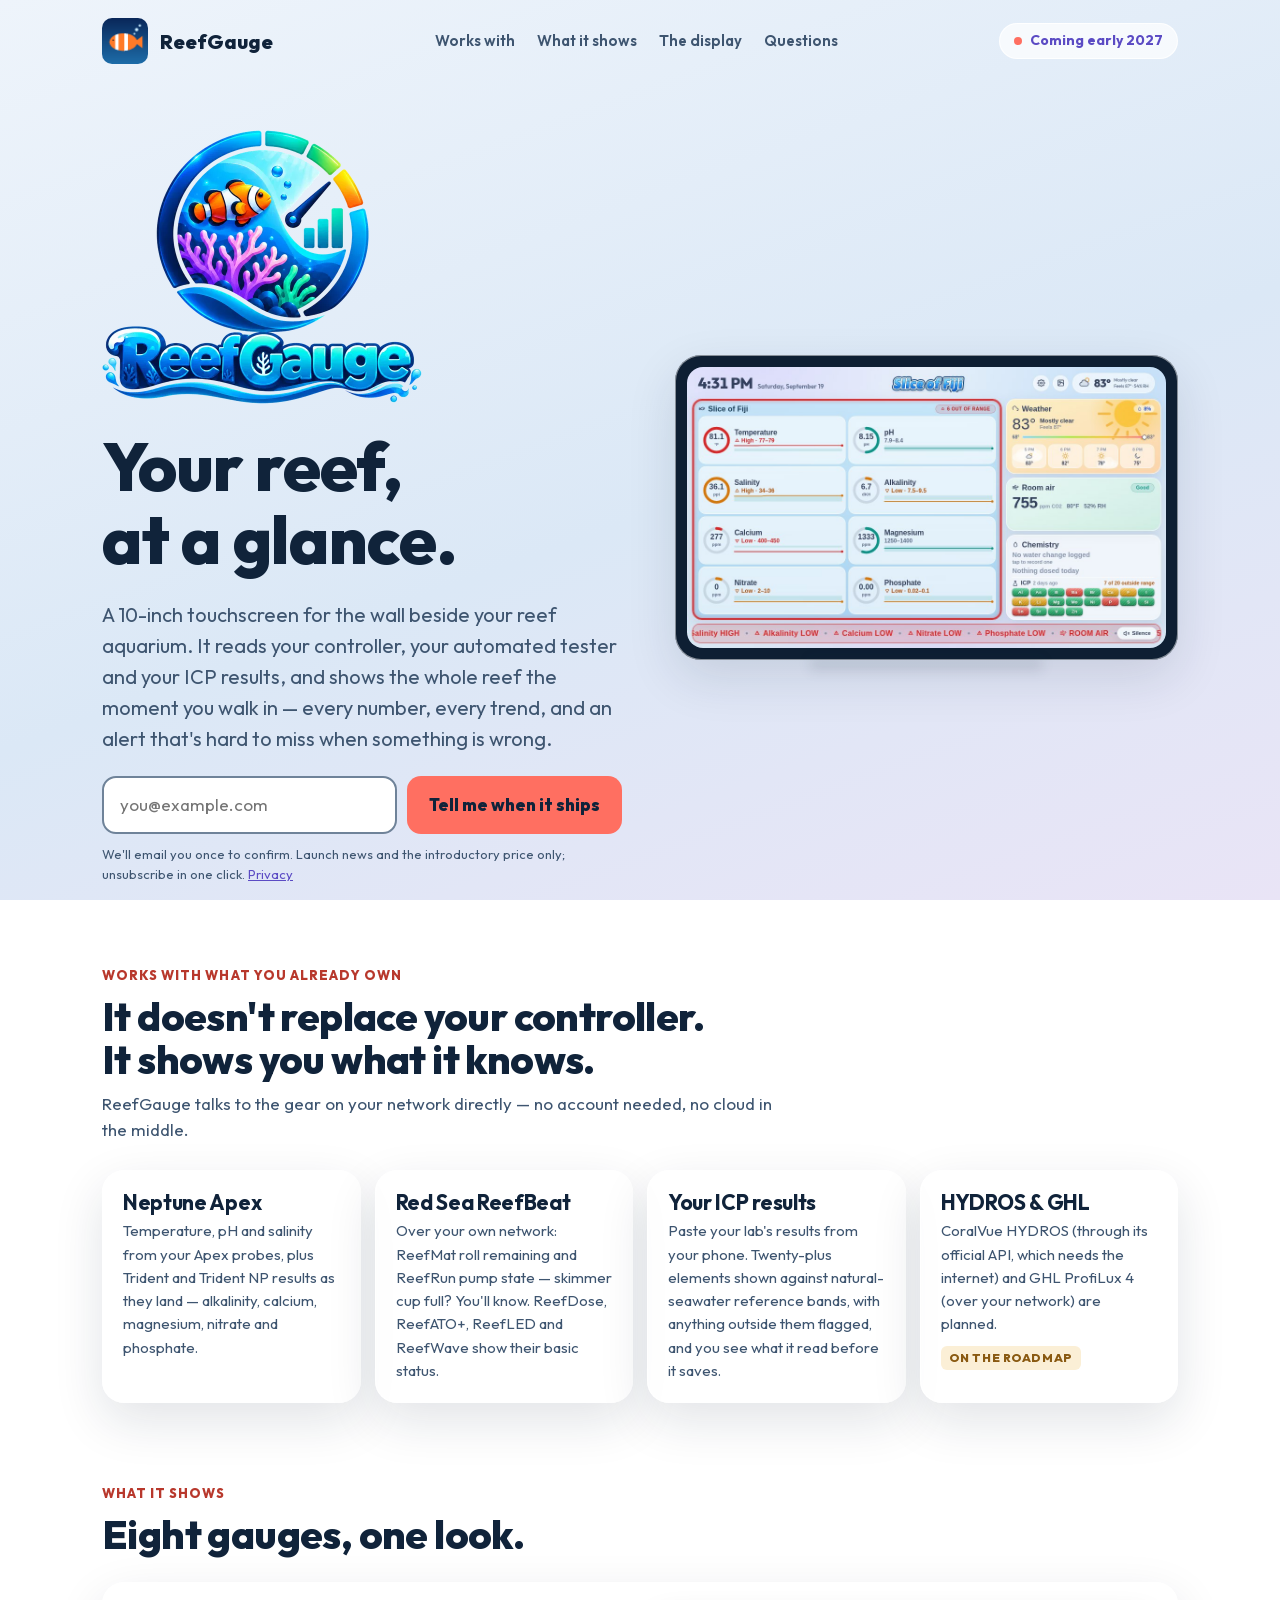
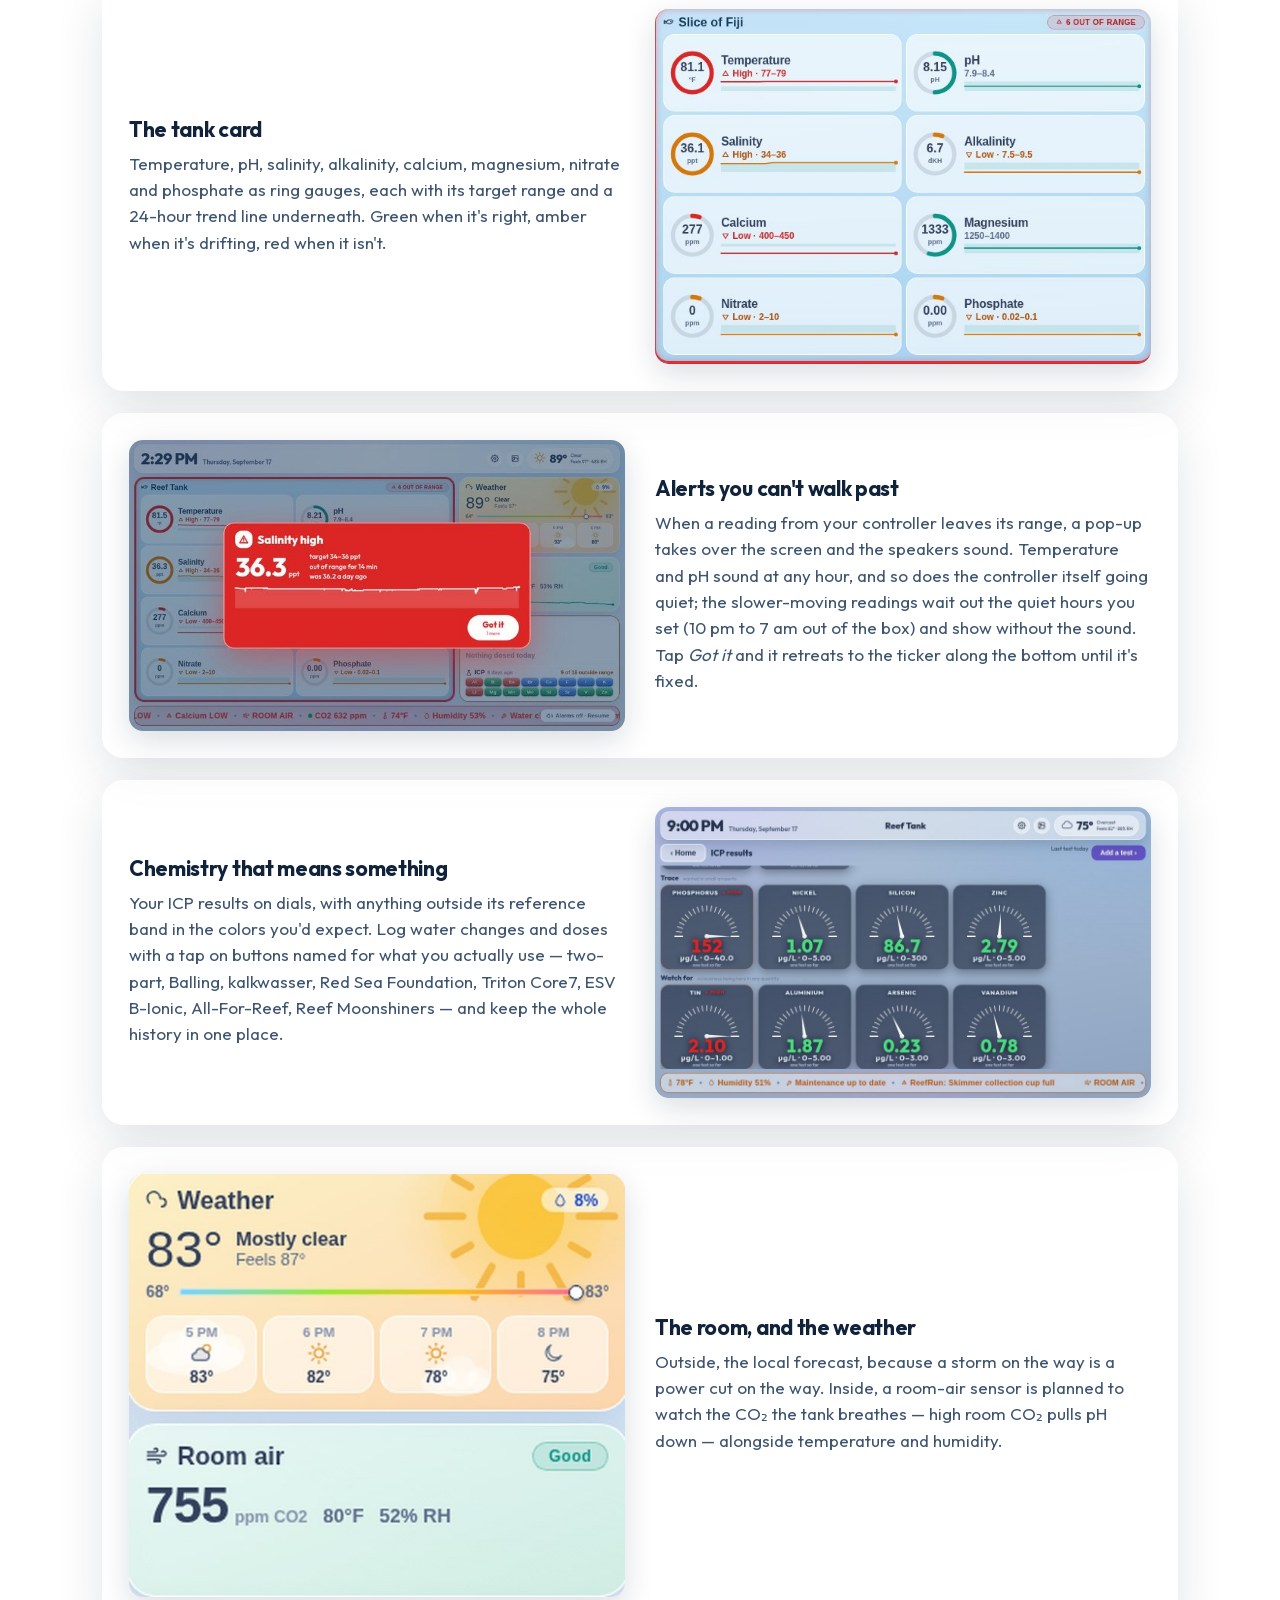
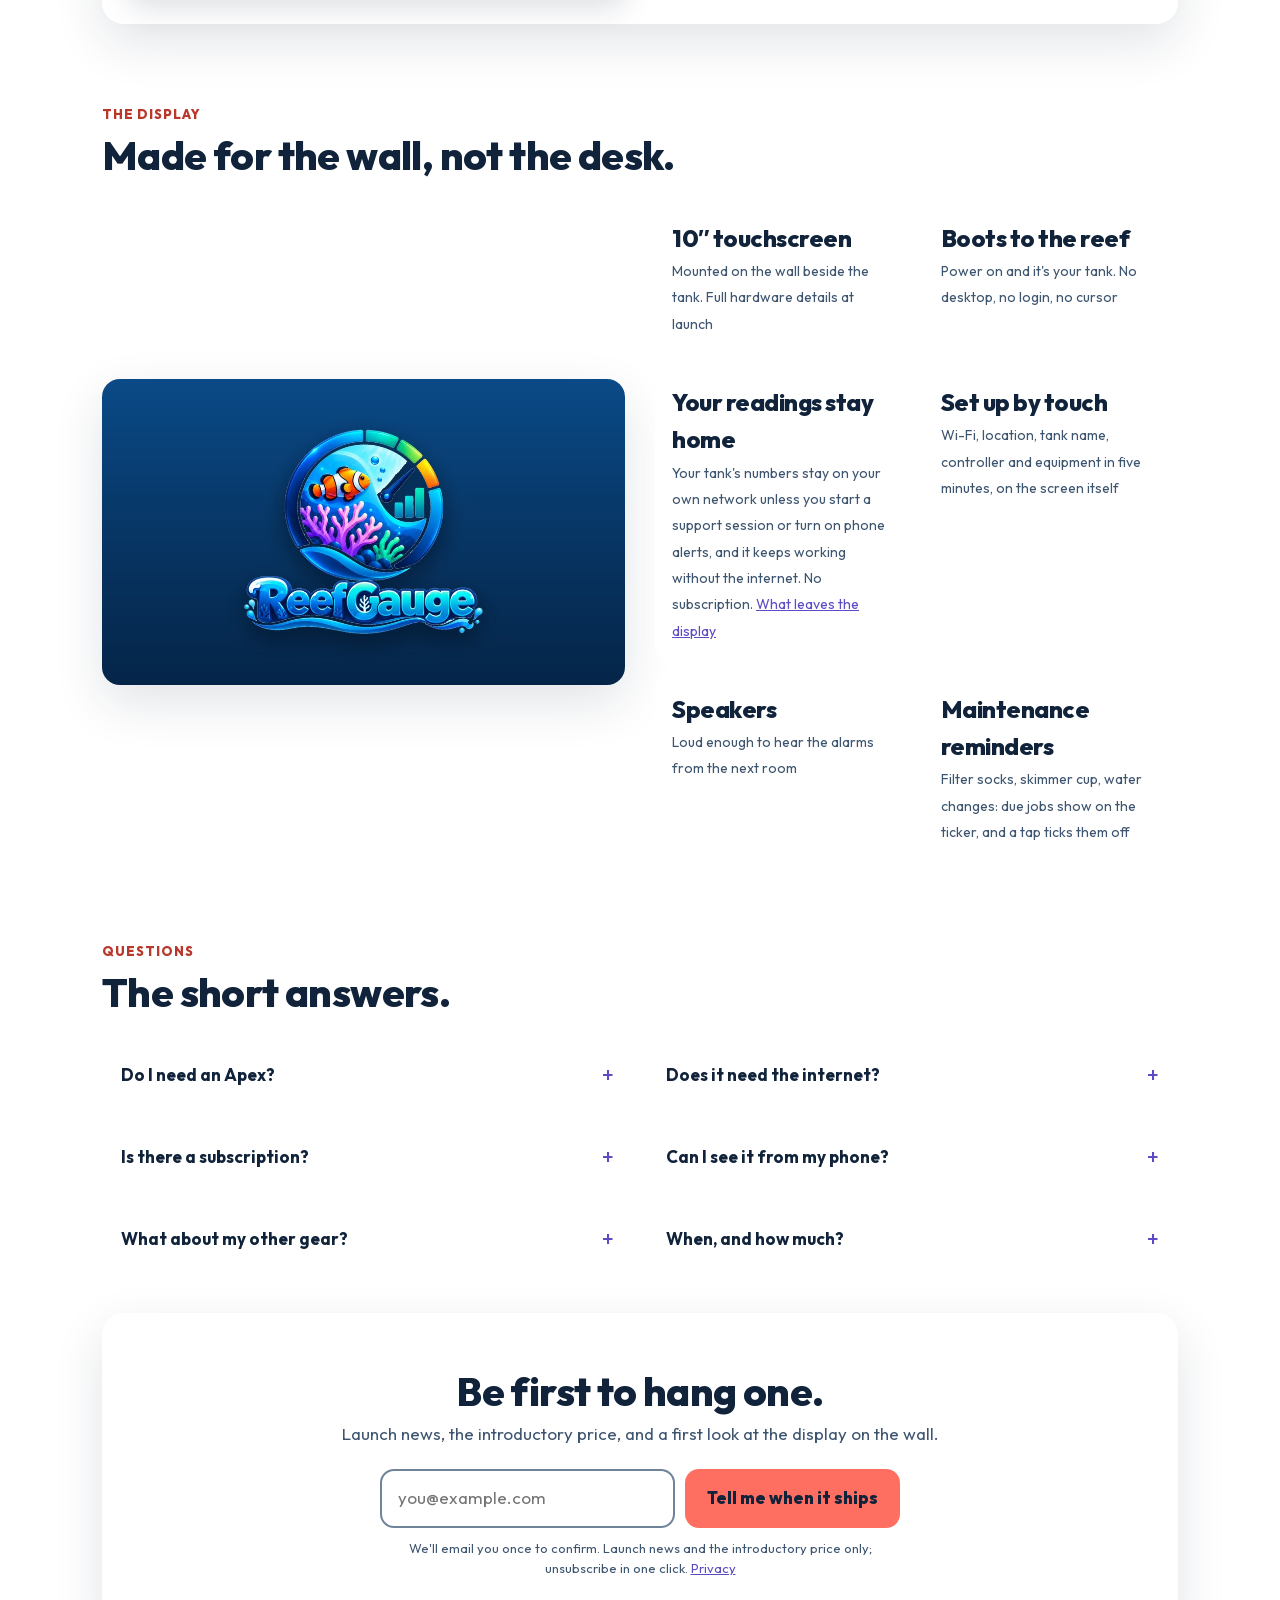
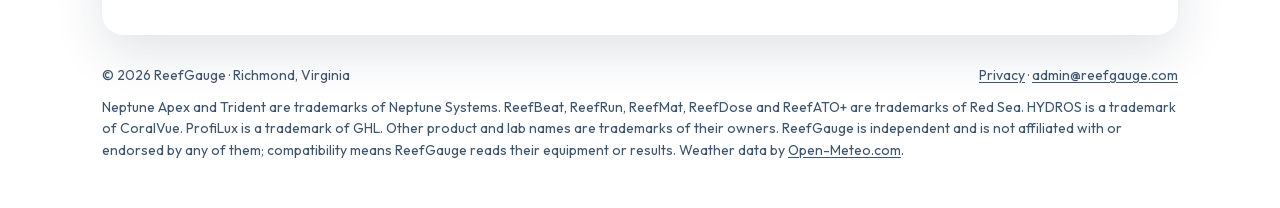
==== commit 547c9641: "Serve the Outfit font from the site instead of Google Fonts A page load now makes no request outside" ====
--- a/index.html
+++ b/index.html
@@ -13,10 +13,11 @@
 <meta name="theme-color" content="#dfe9f6">
 <link rel="icon" href="assets/icon.png" type="image/png">
 <link rel="apple-touch-icon" href="assets/icon.png">
-<link rel="preconnect" href="https://fonts.googleapis.com">
-<link rel="preconnect" href="https://fonts.gstatic.com" crossorigin>
-<link rel="stylesheet" href="https://fonts.googleapis.com/css2?family=Outfit:wght@400;500;600;700;800&display=swap">
+<link rel="preload" href="assets/fonts/Outfit-latin.woff2" as="font" type="font/woff2" crossorigin>
 <style>
+  /* Outfit, self-hosted (SIL Open Font License, assets/fonts/OFL-Outfit.txt): no request to Google. */
+  @font-face { font-family: 'Outfit'; font-style: normal; font-weight: 300 800; font-display: swap; src: url('assets/fonts/Outfit-latin-ext.woff2') format('woff2'); unicode-range: U+0100-02BA, U+02BD-02C5, U+02C7-02CC, U+02CE-02D7, U+02DD-02FF, U+0304, U+0308, U+0329, U+1D00-1DBF, U+1E00-1E9F, U+1EF2-1EFF, U+2020, U+20A0-20AB, U+20AD-20C4, U+2113, U+2C60-2C7F, U+A720-A7FF; }
+  @font-face { font-family: 'Outfit'; font-style: normal; font-weight: 300 800; font-display: swap; src: url('assets/fonts/Outfit-latin.woff2') format('woff2'); unicode-range: U+0000-00FF, U+0131, U+0152-0153, U+02BB-02BC, U+02C6, U+02DA, U+02DC, U+0304, U+0308, U+0329, U+2000-206F, U+20AC, U+2122, U+2191, U+2193, U+2212, U+2215, U+FEFF, U+FFFD; }
   :root {
     --ink: #10233a; --ink-2: #3e5570; --ink-3: #6f8399;
     --bg-a: #eef4fb; --bg-b: #dbe8f6; --bg-c: #e9e4f6;
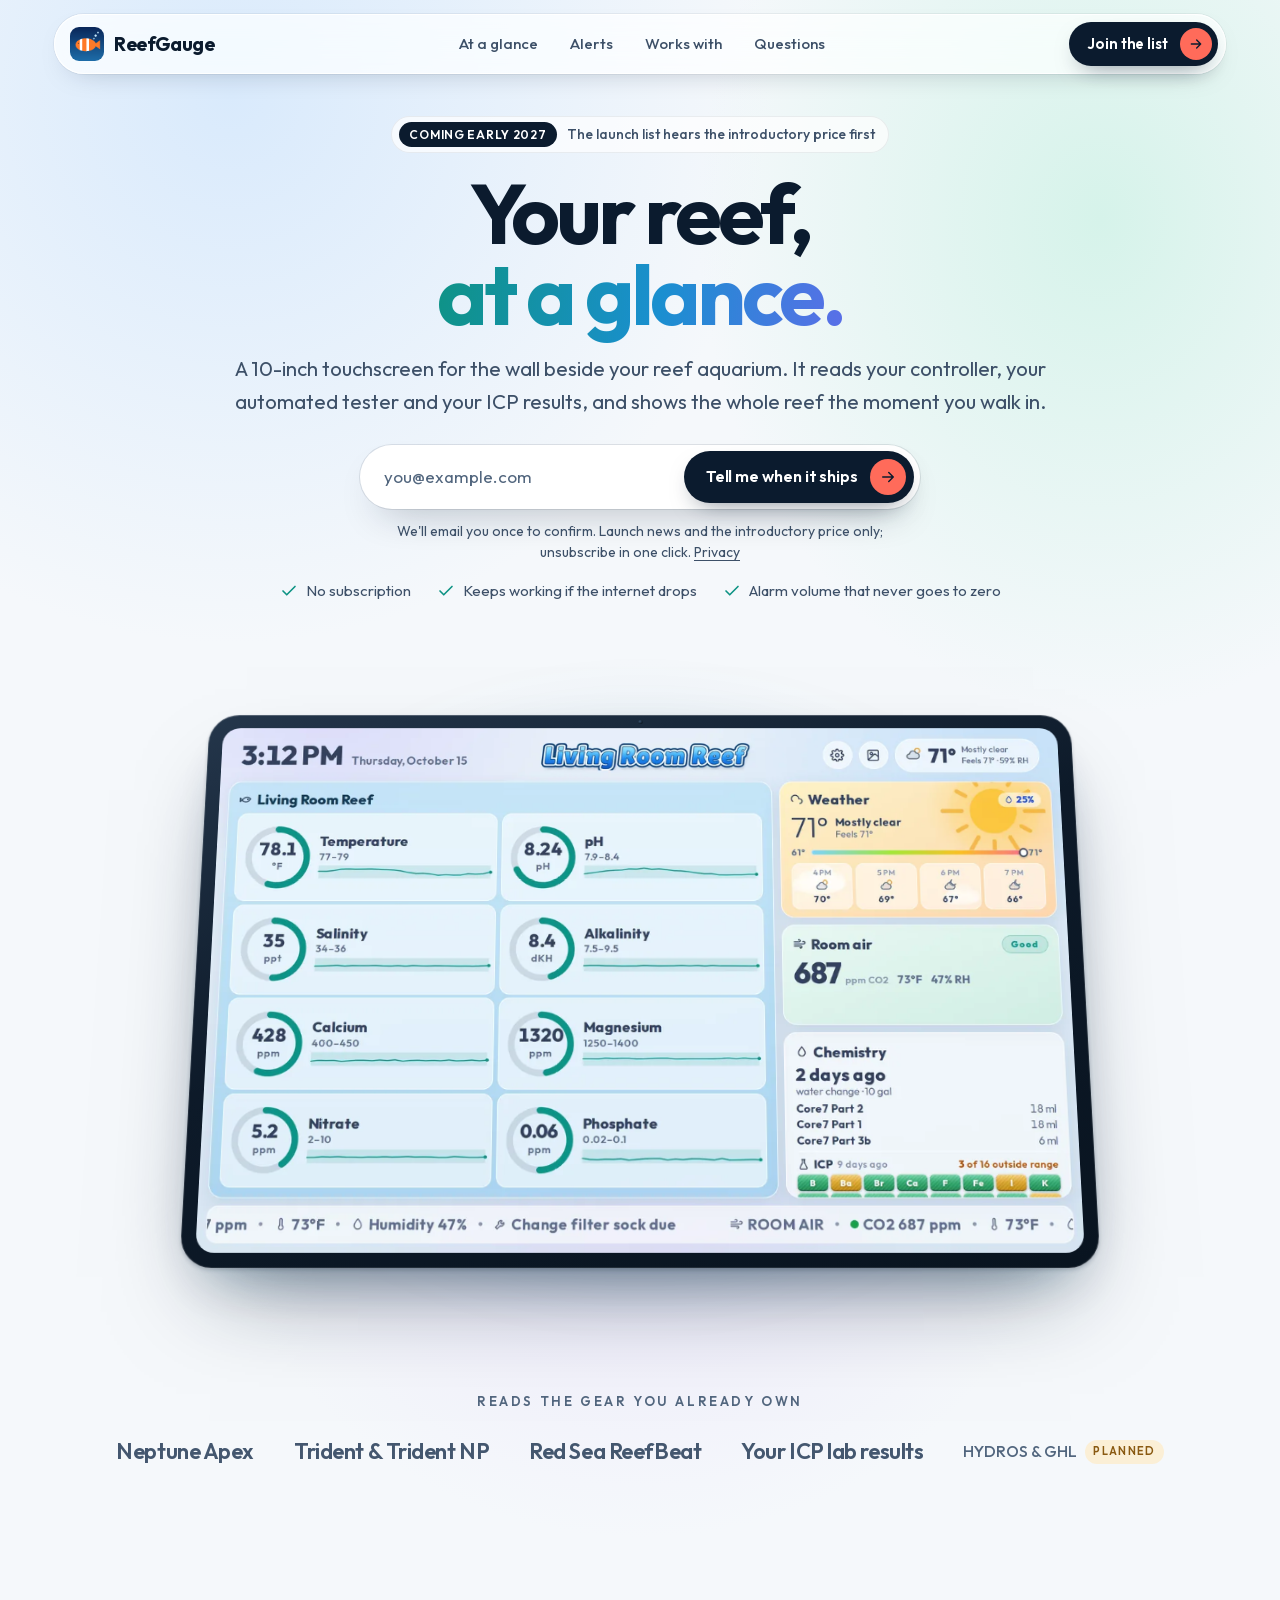
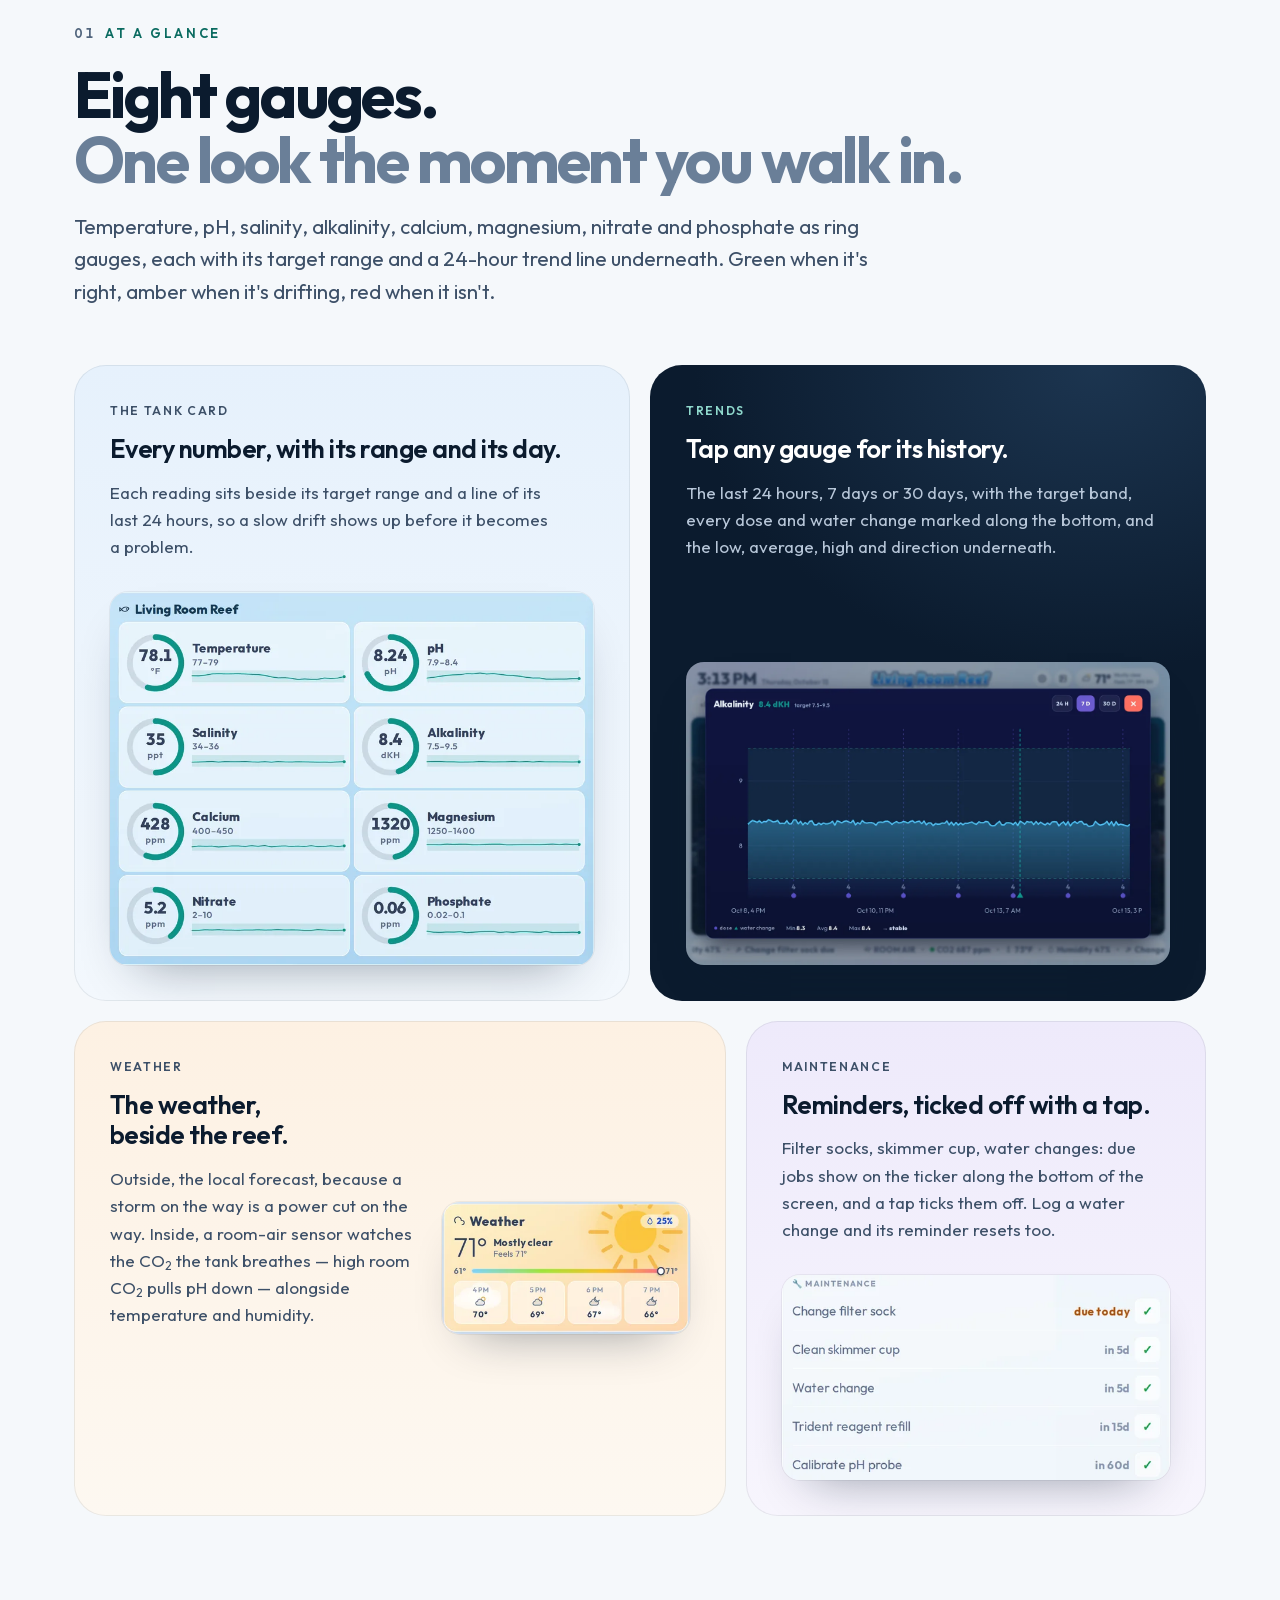
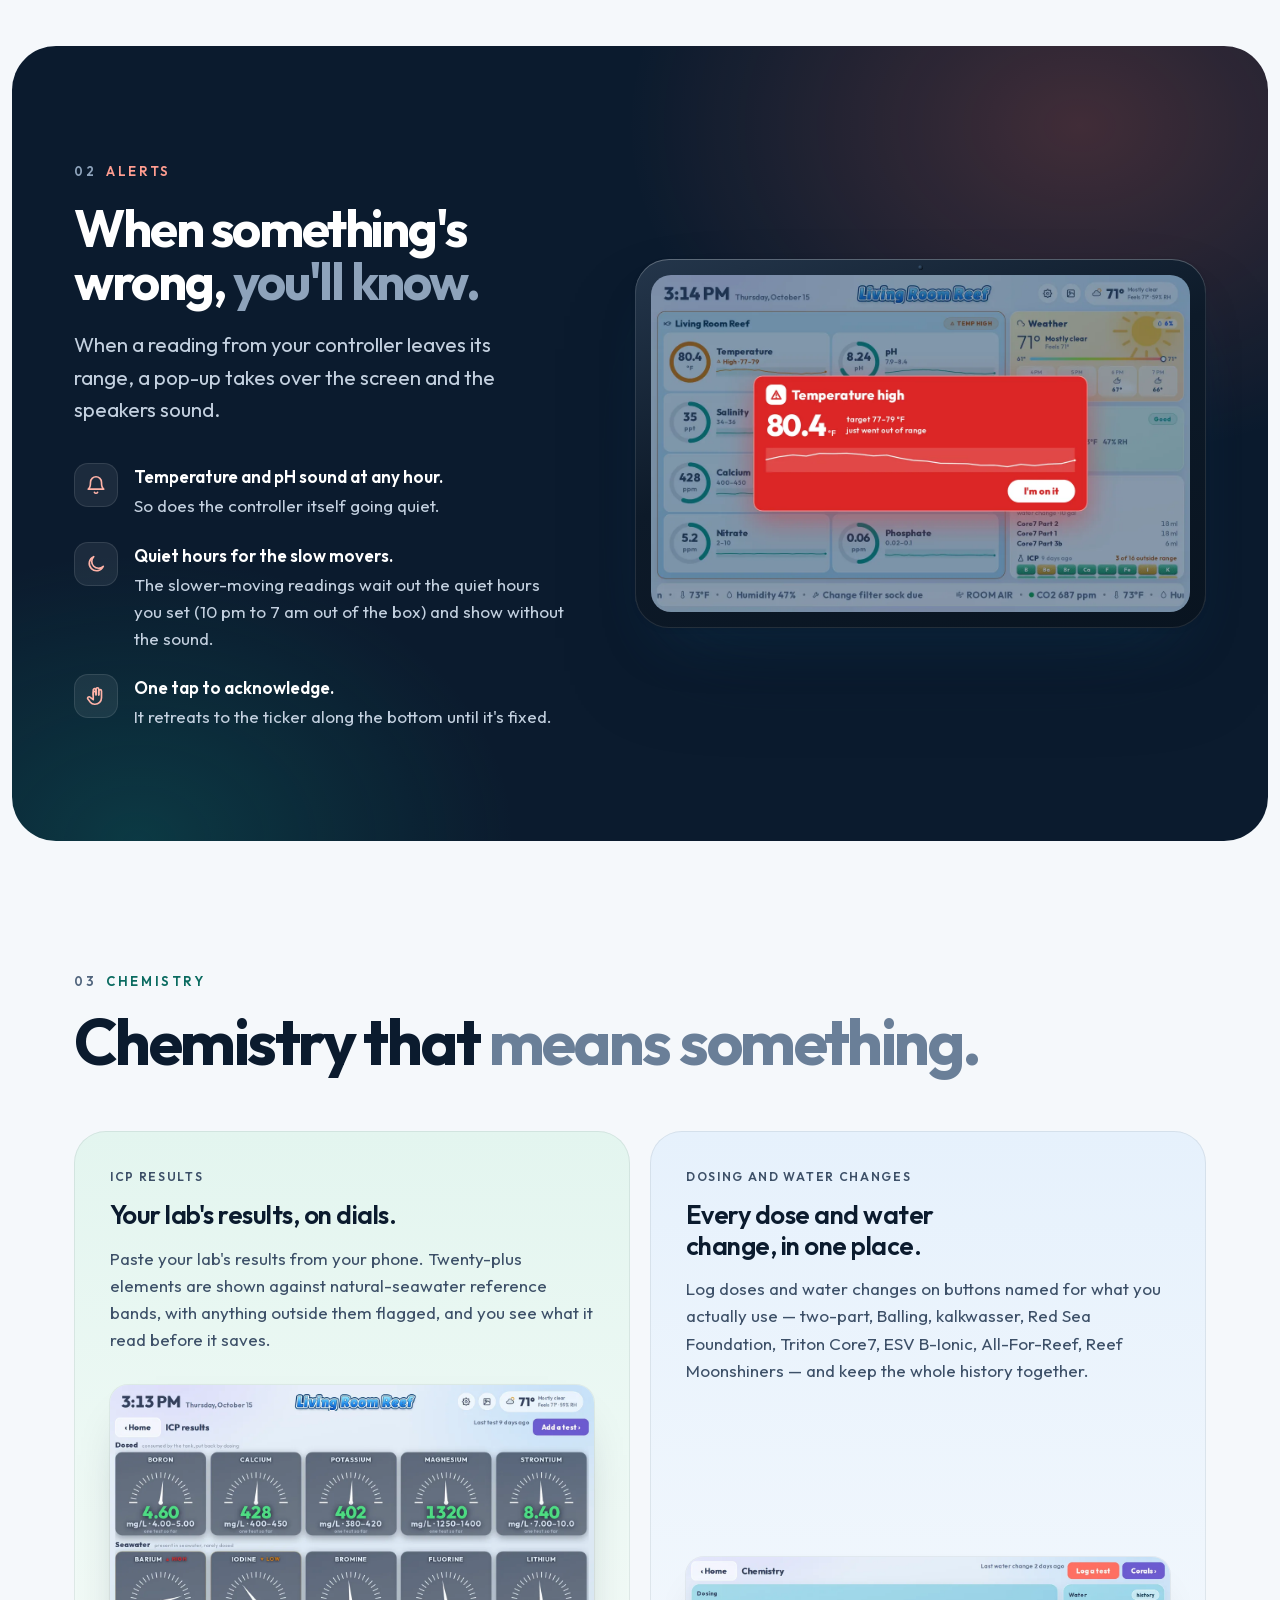
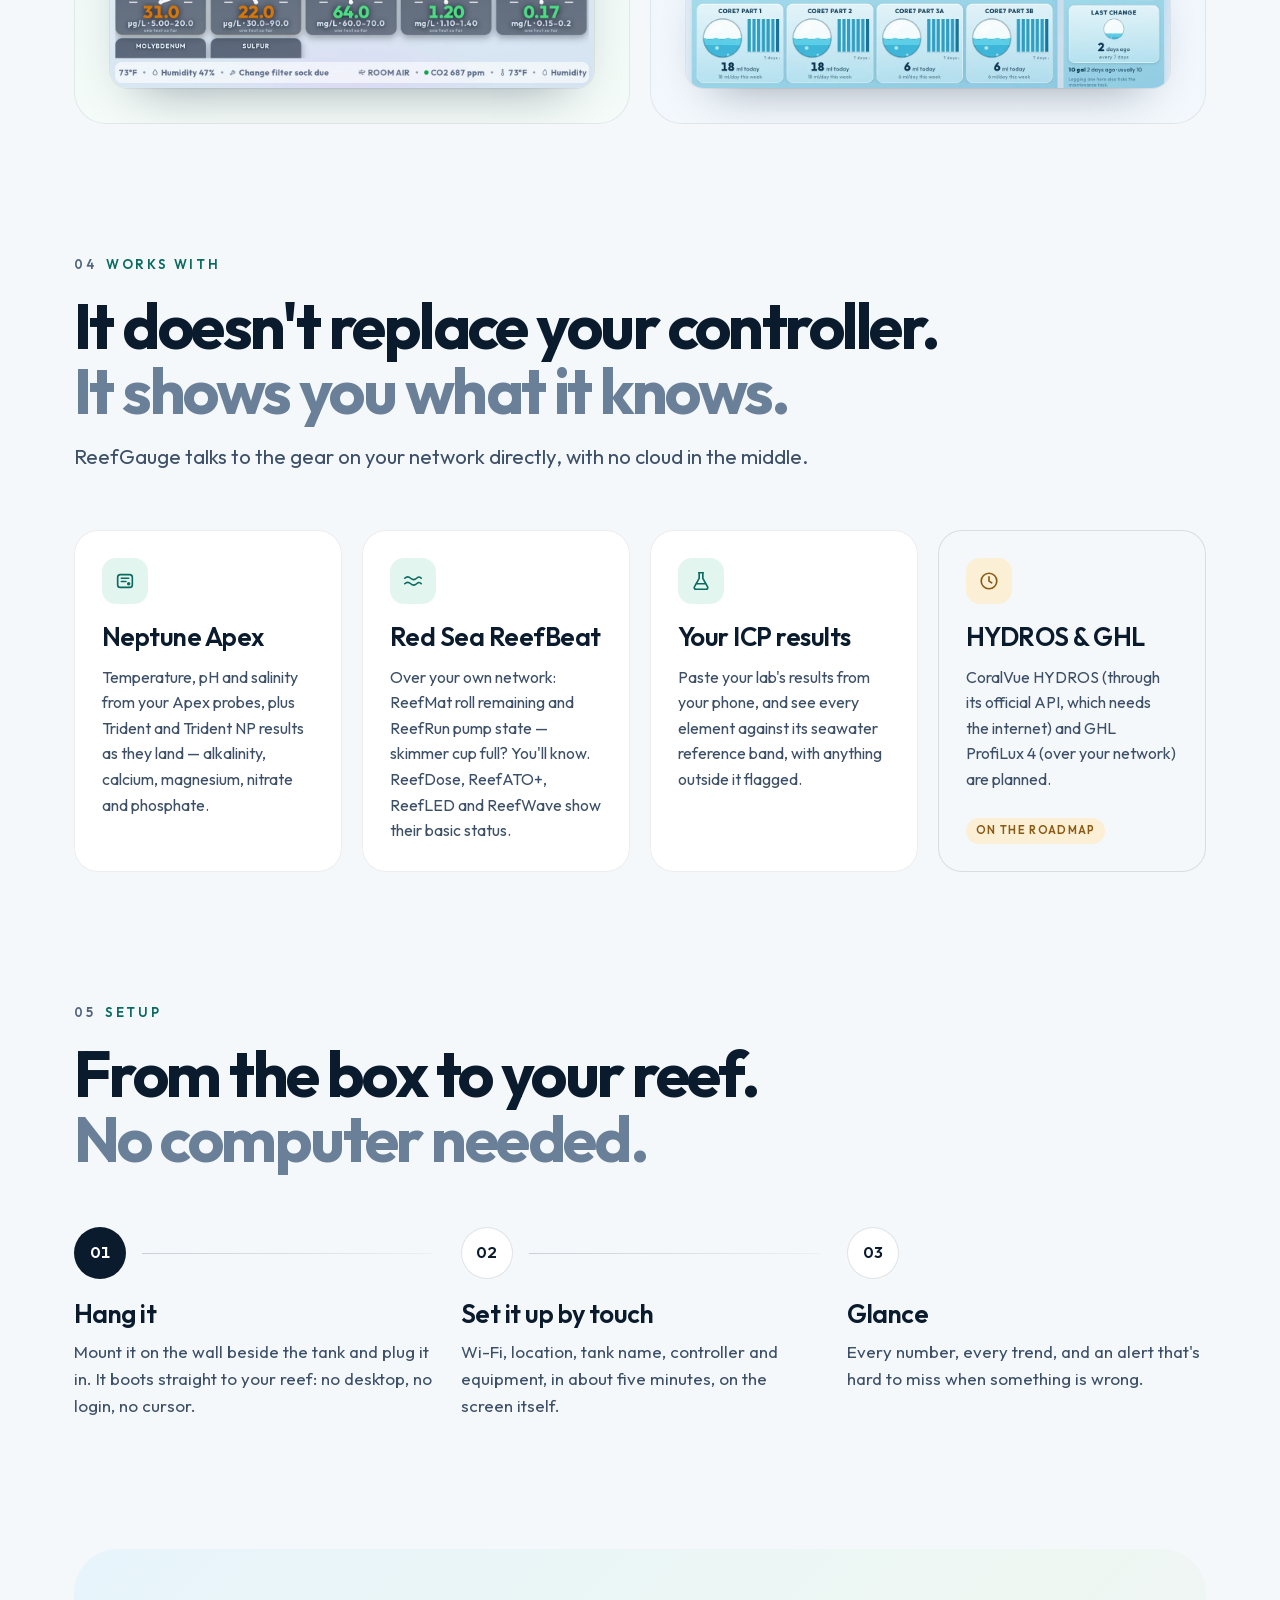
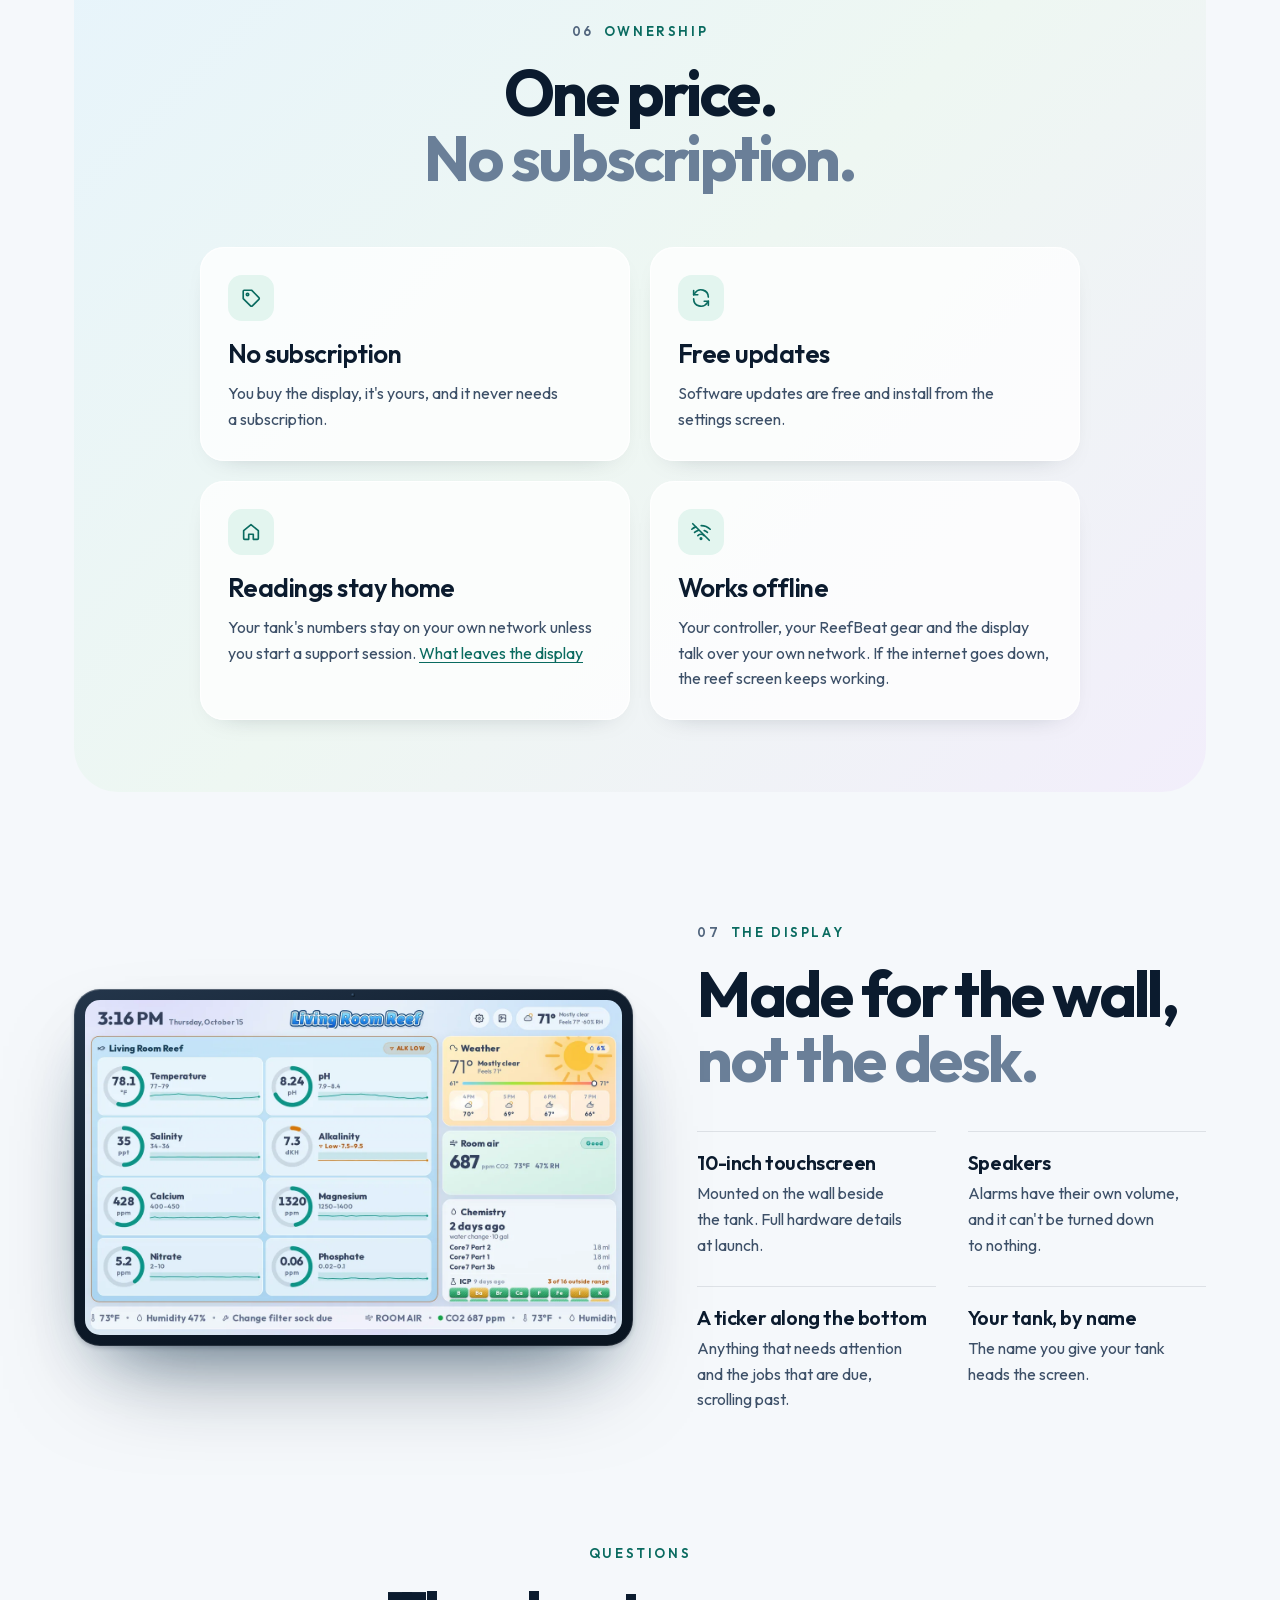
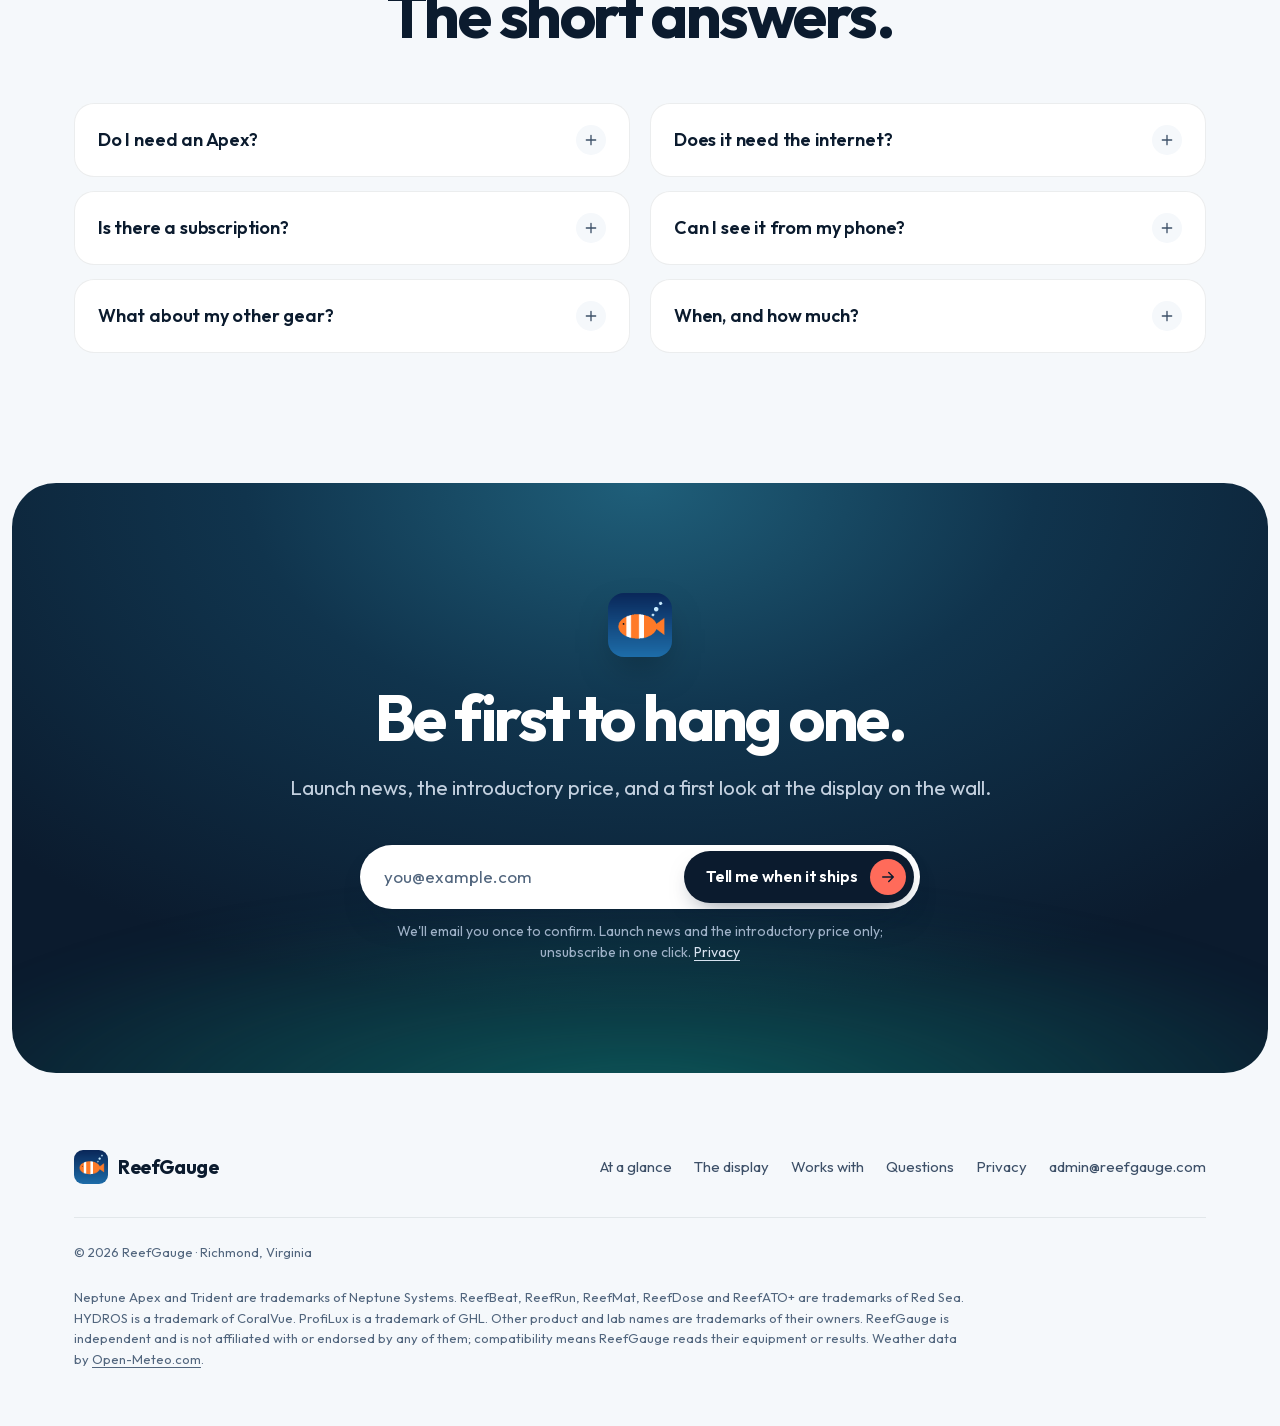
==== commit 6822742b: "Redesign the site: new layout, screenshots and shared stylesheet Mirrors site/ from reef-terminal at" ====
--- a/index.html
+++ b/index.html
@@ -2,293 +2,385 @@
 <html lang="en">
 <head>
 <meta charset="utf-8">
-<meta name="viewport" content="width=device-width, initial-scale=1, viewport-fit=cover">
+<meta name="viewport" content="width=device-width, initial-scale=1">
 <title>ReefGauge — a reef aquarium display for Neptune Apex and Red Sea</title>
 <meta name="description" content="A touchscreen for the wall beside your reef aquarium: Apex, Trident and Red Sea readings, ICP results and hand tests at a glance, with loud alarms.">
+<meta property="og:type" content="website">
+<meta property="og:site_name" content="ReefGauge">
 <meta property="og:title" content="ReefGauge — your reef aquarium at a glance">
 <meta property="og:description" content="A wall display for reef aquariums. Works with Neptune Apex and Trident, Red Sea ReefBeat and your ICP results. No subscription. Coming early 2027.">
-<meta property="og:image" content="https://reefgauge.com/assets/home.jpg">
+<meta property="og:image" content="https://reefgauge.com/assets/og.jpg">
+<meta property="og:image:width" content="1200">
+<meta property="og:image:height" content="630">
+<meta property="og:image:alt" content="ReefGauge: Your reef, at a glance, beside the home screen of the wall display">
 <meta property="og:url" content="https://reefgauge.com/">
 <meta name="twitter:card" content="summary_large_image">
-<meta name="theme-color" content="#dfe9f6">
+<meta name="theme-color" content="#f5f8fb">
+<link rel="canonical" href="https://reefgauge.com/">
 <link rel="icon" href="assets/icon.png" type="image/png">
 <link rel="apple-touch-icon" href="assets/icon.png">
 <link rel="preload" href="assets/fonts/Outfit-latin.woff2" as="font" type="font/woff2" crossorigin>
-<style>
-  /* Outfit, self-hosted (SIL Open Font License, assets/fonts/OFL-Outfit.txt): no request to Google. */
-  @font-face { font-family: 'Outfit'; font-style: normal; font-weight: 300 800; font-display: swap; src: url('assets/fonts/Outfit-latin-ext.woff2') format('woff2'); unicode-range: U+0100-02BA, U+02BD-02C5, U+02C7-02CC, U+02CE-02D7, U+02DD-02FF, U+0304, U+0308, U+0329, U+1D00-1DBF, U+1E00-1E9F, U+1EF2-1EFF, U+2020, U+20A0-20AB, U+20AD-20C4, U+2113, U+2C60-2C7F, U+A720-A7FF; }
-  @font-face { font-family: 'Outfit'; font-style: normal; font-weight: 300 800; font-display: swap; src: url('assets/fonts/Outfit-latin.woff2') format('woff2'); unicode-range: U+0000-00FF, U+0131, U+0152-0153, U+02BB-02BC, U+02C6, U+02DA, U+02DC, U+0304, U+0308, U+0329, U+2000-206F, U+20AC, U+2122, U+2191, U+2193, U+2212, U+2215, U+FEFF, U+FFFD; }
-  :root {
-    --ink: #10233a; --ink-2: #3e5570; --ink-3: #6f8399;
-    --bg-a: #eef4fb; --bg-b: #dbe8f6; --bg-c: #e9e4f6;
-    --panel: rgba(255,255,255,.72); --panel-edge: rgba(255,255,255,.9); --inset: #f2f6fb;
-    --coral: #ff6f61; --coral-ink: #b8382c; --accent: #5b4bc4; --ok: #2f8a5b; --warn: #8a5a12; --bad: #d63b2f;
-    --shadow: 0 18px 50px rgba(16,35,58,.12);
-    --r: 22px;
-  }
-  * { box-sizing: border-box; }
-  html { scroll-behavior: smooth; }
-  body {
-    margin: 0; color: var(--ink);
-    font-family: 'Outfit', -apple-system, 'Segoe UI', Roboto, sans-serif; font-size: 17px; line-height: 1.55;
-    background: linear-gradient(160deg, var(--bg-a) 0%, var(--bg-b) 55%, var(--bg-c) 100%) fixed;
-  }
-  a { color: var(--accent); }
-  img { max-width: 100%; height: auto; display: block; }
-  .wrap { max-width: 1120px; margin: 0 auto; padding: 0 22px; }
-  h1, h2, h3 { margin: 0; font-weight: 800; letter-spacing: -.015em; text-wrap: balance; line-height: 1.08; }
-  h1 { font-size: clamp(38px, 6vw, 68px); }
-  h2 { font-size: clamp(28px, 3.6vw, 40px); }
-  h3 { font-size: 21px; font-weight: 700; }
-  p { margin: 0; }
-  .muted { color: var(--ink-2); }
-
-  /* nav */
-  .nav { display: flex; align-items: center; justify-content: space-between; padding: 18px 0; }
-  .nav .brand { display: flex; align-items: center; gap: 12px; text-decoration: none; color: var(--ink); font-weight: 800; font-size: 20px; }
-  .nav .brand img { width: 46px; height: 46px; border-radius: 10px; }
-  .nav nav { display: flex; gap: 22px; font-weight: 600; font-size: 15px; }
-  .nav nav a { color: var(--ink-2); text-decoration: none; }
-  .nav nav a:hover { color: var(--ink); }
-  .chip { white-space: nowrap; display: inline-flex; align-items: center; gap: 8px; background: rgba(255,255,255,.7); border: 1px solid var(--panel-edge); border-radius: 999px; padding: 6px 14px; font-size: 14px; font-weight: 700; color: var(--accent); }
-  .chip::before { content: ''; width: 8px; height: 8px; border-radius: 50%; background: var(--coral); }
-
-  /* hero */
-  .hero { display: grid; grid-template-columns: 1.05fr 1fr; gap: 44px; align-items: center; padding: 48px 0 40px; }
-  .hero .copy { display: grid; gap: 22px; }
-  .hero .lede { font-size: 20px; color: var(--ink-2); max-width: 46ch; }
-  .hero .logo { width: min(320px, 70%); margin-bottom: 4px; }
-  .device { position: relative; background: #0e1f33; border-radius: 26px; padding: 12px; box-shadow: var(--shadow), 0 0 0 1px rgba(255,255,255,.5) inset; }
-  .device img { border-radius: 16px; }
-  .device::after { content: ''; position: absolute; left: 50%; bottom: -14px; width: 46%; height: 14px; transform: translateX(-50%); background: linear-gradient(180deg, rgba(16,35,58,.18), transparent); filter: blur(6px); }
-
-  /* signup */
-  .signup { display: grid; gap: 10px; max-width: 520px; }
-  .signup form { display: flex; gap: 10px; }
-  .signup input[type=email] { flex: 1; width: 100%; min-width: 0; font: inherit; padding: 14px 16px; border-radius: 14px; border: 2px solid var(--ink-3); background: #fff; color: var(--ink); }
-  .signup input[type=email]:focus { outline: none; border-color: var(--accent); }
-  .btn { font: inherit; font-weight: 800; padding: 14px 22px; border-radius: 14px; border: none; background: var(--coral); color: var(--ink); cursor: pointer; white-space: nowrap; }
-  .btn:hover { filter: brightness(1.05); }
-  .btn:focus-visible { outline: 3px solid var(--accent); outline-offset: 2px; }
-  .signup small { color: var(--ink-2); font-size: 13px; }
-
-  /* sections */
-  section { padding: 40px 0; }
-  .section-head { display: grid; gap: 10px; max-width: 62ch; margin-bottom: 26px; }
-  .eyebrow { font-size: 13px; font-weight: 800; letter-spacing: .08em; text-transform: uppercase; color: var(--coral-ink); }
-
-  .works { display: grid; grid-template-columns: repeat(4, 1fr); gap: 14px; }
-  .works .card { padding: 20px; }
-  .card { background: var(--panel); border: 1px solid var(--panel-edge); border-radius: var(--r); box-shadow: var(--shadow); }
-  .works h3 { margin-bottom: 6px; }
-  .works p { font-size: 15px; color: var(--ink-2); }
-  .works .soon { display: inline-block; margin-top: 10px; font-size: 12px; font-weight: 800; letter-spacing: .05em; text-transform: uppercase; color: var(--warn); background: #fbefd6; border-radius: 6px; padding: 3px 8px; }
-
-  .features { display: grid; gap: 22px; }
-  .feature { display: grid; grid-template-columns: 1fr 1fr; gap: 30px; align-items: center; padding: 26px; }
-  .feature:nth-child(even) .shot { order: -1; }
-  .feature .text { display: grid; gap: 10px; }
-  .feature .text p { color: var(--ink-2); }
-  .feature .shot img { border-radius: 14px; box-shadow: 0 10px 30px rgba(16,35,58,.15); }
-  .feature ul { margin: 6px 0 0; padding-left: 20px; color: var(--ink-2); display: grid; gap: 4px; }
-
-  .wall { display: grid; grid-template-columns: 1fr 1fr; gap: 30px; align-items: center; }
-  .wall .facts { display: grid; grid-template-columns: 1fr 1fr; gap: 14px; }
-  .wall .fact { background: var(--panel); border: 1px solid var(--panel-edge); border-radius: 16px; padding: 16px; }
-  .wall .fact b { display: block; font-size: 24px; font-weight: 800; letter-spacing: -.02em; }
-  .wall .fact span { font-size: 14px; color: var(--ink-2); }
-  .wall img { border-radius: 18px; box-shadow: var(--shadow); }
-
-  .faq { display: grid; grid-template-columns: 1fr 1fr; gap: 14px; }
-  .faq details { background: var(--panel); border: 1px solid var(--panel-edge); border-radius: 16px; padding: 4px 18px; }
-  .faq summary { cursor: pointer; font-weight: 700; padding: 12px 0; list-style: none; display: flex; justify-content: space-between; align-items: center; gap: 12px; }
-  .faq summary::-webkit-details-marker { display: none; }
-  .faq summary::after { content: '+'; font-size: 22px; color: var(--accent); font-weight: 400; }
-  .faq details[open] summary::after { content: '–'; }
-  .faq details p { padding: 0 0 14px; color: var(--ink-2); }
-
-  .cta { text-align: center; padding: 56px 24px; }
-  .cta .signup { margin: 22px auto 0; }
-  .cta h2 { margin-bottom: 8px; }
-
-  footer { padding: 30px 0 46px; font-size: 14px; color: var(--ink-2); display: grid; gap: 10px; }
-  footer .row { display: flex; flex-wrap: wrap; justify-content: space-between; gap: 12px; }
-  footer a { color: var(--ink-2); text-decoration: underline; text-underline-offset: 2px; }
-  footer a:hover { color: var(--ink); }
-
-  @media (max-width: 900px) {
-    .hero, .feature, .wall, .faq { grid-template-columns: 1fr; }
-    .feature:nth-child(even) .shot { order: 0; }
-    .works { grid-template-columns: 1fr 1fr; }
-    .nav nav { display: none; }
-    /* The nav already carries the name; keep the form on the first screen. */
-    .hero .logo { width: 140px; }
-  }
-  @media (max-width: 400px) { .chip { white-space: normal; } }
-  @media (max-width: 560px) {
-    .works { grid-template-columns: 1fr; }
-    .signup form { flex-direction: column; }
-    .wall .facts { grid-template-columns: 1fr; }
-  }
-  @media (prefers-reduced-motion: reduce) { html { scroll-behavior: auto; } }
-</style>
+<link rel="preload" as="image" href="assets/shots/home-1280.webp" imagesrcset="assets/shots/home-1280.webp 1280w, assets/shots/home-2560.webp 2560w" imagesizes="(max-width: 1100px) 94vw, 1030px">
+<link rel="stylesheet" href="assets/site.css">
+<script>document.documentElement.classList.add('js')</script>
 </head>
 <body>
-<div class="wrap">
-
-  <header class="nav">
-    <a class="brand" href="#top"><img src="assets/icon.png" alt="" width="46" height="46"> ReefGauge</a>
-    <nav aria-label="Sections">
+<a class="skip" href="#main">Skip to content</a>
+
+<svg width="0" height="0" style="position:absolute" aria-hidden="true">
+  <defs>
+    <symbol id="i-arrow" viewBox="0 0 24 24"><path d="M5 12h14M13 6l6 6-6 6" fill="none" stroke="currentColor" stroke-width="2" stroke-linecap="round" stroke-linejoin="round"/></symbol>
+    <symbol id="i-menu" viewBox="0 0 24 24"><path d="M4 7h16M4 12h16M4 17h16" fill="none" stroke="currentColor" stroke-width="2" stroke-linecap="round"/></symbol>
+    <symbol id="i-check" viewBox="0 0 24 24"><path d="M20 6 9 17l-5-5" fill="none" stroke="currentColor" stroke-width="2.2" stroke-linecap="round" stroke-linejoin="round"/></symbol>
+    <symbol id="i-plus" viewBox="0 0 24 24"><path d="M12 5v14M5 12h14" fill="none" stroke="currentColor" stroke-width="2" stroke-linecap="round"/></symbol>
+    <symbol id="i-gauge" viewBox="0 0 24 24"><g fill="none" stroke="currentColor" stroke-width="1.8" stroke-linecap="round" stroke-linejoin="round"><path d="M4.5 17a8.5 8.5 0 1 1 15 0"/><path d="m12 13 3.5-4"/><circle cx="12" cy="13.5" r="1.4"/></g></symbol>
+    <symbol id="i-bell" viewBox="0 0 24 24"><g fill="none" stroke="currentColor" stroke-width="1.8" stroke-linecap="round" stroke-linejoin="round"><path d="M6 9a6 6 0 0 1 12 0c0 6 2.5 7.5 2.5 7.5h-17S6 15 6 9"/><path d="M10.3 20a1.9 1.9 0 0 0 3.4 0"/></g></symbol>
+    <symbol id="i-moon" viewBox="0 0 24 24"><path d="M20 14.5A8 8 0 1 1 9.5 4a6.3 6.3 0 0 0 10.5 10.5Z" fill="none" stroke="currentColor" stroke-width="1.8" stroke-linejoin="round"/></symbol>
+    <symbol id="i-hand" viewBox="0 0 24 24"><g fill="none" stroke="currentColor" stroke-width="1.8" stroke-linecap="round" stroke-linejoin="round"><path d="M9 11V5.5a1.5 1.5 0 0 1 3 0V11"/><path d="M12 10V4.5a1.5 1.5 0 0 1 3 0V11"/><path d="M15 10.5V6.5a1.5 1.5 0 0 1 3 0V14a7 7 0 0 1-7 7h-.6a6 6 0 0 1-4.6-2.2L3.2 15.4a1.6 1.6 0 0 1 2.5-2L9 16V8.5a1.5 1.5 0 0 1 3 0"/></g></symbol>
+    <symbol id="i-flask" viewBox="0 0 24 24"><g fill="none" stroke="currentColor" stroke-width="1.8" stroke-linecap="round" stroke-linejoin="round"><path d="M9.5 3h5M10 3v6.2L4.8 18.4A1.8 1.8 0 0 0 6.4 21h11.2a1.8 1.8 0 0 0 1.6-2.6L14 9.2V3"/><path d="M7.2 15h9.6"/></g></symbol>
+    <symbol id="i-controller" viewBox="0 0 24 24"><g fill="none" stroke="currentColor" stroke-width="1.8" stroke-linecap="round" stroke-linejoin="round"><rect x="4" y="5" width="16" height="14" rx="3"/><path d="M8 9h8M8 12.5h5"/><circle cx="16" cy="15" r="1"/></g></symbol>
+    <symbol id="i-wave" viewBox="0 0 24 24"><g fill="none" stroke="currentColor" stroke-width="1.8" stroke-linecap="round" stroke-linejoin="round"><path d="M3 9c2.2-2 4.3-2 6.5 0s4.3 2 6.5 0 3.6-1.6 5 0"/><path d="M3 15c2.2-2 4.3-2 6.5 0s4.3 2 6.5 0 3.6-1.6 5 0"/></g></symbol>
+    <symbol id="i-clock" viewBox="0 0 24 24"><g fill="none" stroke="currentColor" stroke-width="1.8" stroke-linecap="round" stroke-linejoin="round"><circle cx="12" cy="12" r="8.5"/><path d="M12 7.5V12l3 2"/></g></symbol>
+    <symbol id="i-tag" viewBox="0 0 24 24"><g fill="none" stroke="currentColor" stroke-width="1.8" stroke-linecap="round" stroke-linejoin="round"><path d="M3.5 12.6V4.5a1 1 0 0 1 1-1h8.1l8 8a1.4 1.4 0 0 1 0 2l-7.1 7.1a1.4 1.4 0 0 1-2 0Z"/><circle cx="8.2" cy="8.2" r="1.3"/></g></symbol>
+    <symbol id="i-refresh" viewBox="0 0 24 24"><g fill="none" stroke="currentColor" stroke-width="1.8" stroke-linecap="round" stroke-linejoin="round"><path d="M20 11a8 8 0 0 0-14.7-4.3L4 8.5"/><path d="M4 4v4.5h4.5"/><path d="M4 13a8 8 0 0 0 14.7 4.3l1.3-1.8"/><path d="M20 20v-4.5h-4.5"/></g></symbol>
+    <symbol id="i-home" viewBox="0 0 24 24"><g fill="none" stroke="currentColor" stroke-width="1.8" stroke-linecap="round" stroke-linejoin="round"><path d="M4 10.5 12 4l8 6.5V19a1 1 0 0 1-1 1h-4.5v-5.5h-5V20H5a1 1 0 0 1-1-1Z"/></g></symbol>
+    <symbol id="i-offline" viewBox="0 0 24 24"><g fill="none" stroke="currentColor" stroke-width="1.8" stroke-linecap="round" stroke-linejoin="round"><path d="M5 12.5a10 10 0 0 1 4-2.3M2 9a14 14 0 0 1 4.3-2.6M15.5 10.4a10 10 0 0 1 3.5 2.1M22 9a14 14 0 0 0-9.8-3.9"/><path d="M8.6 15.9a5 5 0 0 1 6.8 0"/><circle cx="12" cy="19.2" r=".8" fill="currentColor"/><path d="m3 3 18 18"/></g></symbol>
+  </defs>
+</svg>
+
+<header class="nav" id="nav">
+  <div class="bar">
+    <a class="brand" href="#top" aria-label="ReefGauge, back to top"><img src="assets/icon.png" alt="" width="34" height="34">ReefGauge</a>
+    <nav class="nav-links" aria-label="Sections">
+      <a href="#glance">At a glance</a>
+      <a href="#alerts">Alerts</a>
       <a href="#works">Works with</a>
-      <a href="#features">What it shows</a>
-      <a href="#wall">The display</a>
       <a href="#faq">Questions</a>
     </nav>
-    <span class="chip">Coming early 2027</span>
-  </header>
+    <div class="nav-end">
+      <a class="btn small" href="#join"><span>Join<span class="long"> the list</span></span> <span class="arrow"><svg width="16" height="16" aria-hidden="true"><use href="#i-arrow"/></svg></span></a>
+      <details class="menu">
+        <summary aria-label="Sections"><svg width="20" height="20" aria-hidden="true"><use href="#i-menu"/></svg></summary>
+        <nav aria-label="Sections menu">
+          <a href="#glance">At a glance</a>
+          <a href="#alerts">Alerts</a>
+          <a href="#works">Works with</a>
+          <a href="#display">The display</a>
+          <a href="#faq">Questions</a>
+        </nav>
+      </details>
+    </div>
+  </div>
+</header>
+
+<main id="main">
 
   <section class="hero" id="top">
-    <div class="copy">
-      <picture>
-        <source srcset="assets/logo.webp" type="image/webp">
-        <img class="logo" src="assets/logo.png" alt="ReefGauge" width="640" height="548">
-      </picture>
-      <h1>Your reef, at a glance.</h1>
-      <p class="lede">A 10-inch touchscreen for the wall beside your reef aquarium. It reads your controller, your automated tester and your ICP results, and shows the whole reef the moment you walk in — every number, every trend, and an alert that's hard to miss when something is wrong.</p>
-      <div class="signup">
-        <!-- Buttondown newsletter "reefgauge" (created 14 Oct 2026). Set its subscription redirect to
-             https://reefgauge.com/thanks.html once that page is live (site/README.md). -->
+    <div class="wrap">
+      <p class="status" data-reveal><b>Coming early 2027</b><span class="sr-only">:</span> The launch list hears the introductory price first</p>
+      <h1 class="display" data-reveal style="--d:.05s">Your reef,<br><span class="grad">at a glance.</span></h1>
+      <p class="lede" data-reveal style="--d:.12s">A 10-inch touchscreen for the wall beside your reef aquarium. It reads your controller, your automated tester and your ICP results, and shows the whole reef the moment you walk in.</p>
+      <div class="signup" data-reveal style="--d:.18s">
+        <!-- Buttondown newsletter "reefgauge". Its subscription redirect is thanks.html and its
+             confirmation redirect is confirmed.html (site/README.md). -->
         <form action="https://buttondown.com/api/emails/embed-subscribe/reefgauge" method="post" target="_blank">
-          <label for="email" class="sr-only" style="position:absolute;left:-9999px">Email address</label>
+          <label for="email" class="sr-only">Email address</label>
           <input id="email" type="email" name="email" placeholder="you@example.com" required autocomplete="email">
-          <button class="btn" type="submit">Tell me when it ships</button>
+          <button class="btn" type="submit">Tell me when it ships <span class="arrow"><svg width="18" height="18" aria-hidden="true"><use href="#i-arrow"/></svg></span></button>
         </form>
         <small>We'll email you once to confirm. Launch news and the introductory price only; unsubscribe in one click. <a href="privacy.html">Privacy</a></small>
       </div>
-    </div>
-    <div class="device">
-      <img src="assets/home.jpg" alt="The ReefGauge home screen: eight ring gauges for temperature, pH, salinity, alkalinity, calcium, magnesium, nitrate and phosphate with 24-hour trends, beside weather, room air and chemistry cards" width="1024" height="600">
-    </div>
-  </section>
-
-  <section id="works">
-    <div class="section-head">
-      <span class="eyebrow">Works with what you already own</span>
-      <h2>It doesn't replace your controller. It shows you what it knows.</h2>
-      <p class="muted">ReefGauge talks to the gear on your network directly — no account needed, no cloud in the middle.</p>
-    </div>
-    <div class="works">
-      <div class="card">
-        <h3>Neptune Apex</h3>
-        <p>Temperature, pH and salinity from your Apex probes, plus Trident and Trident NP results as they land — alkalinity, calcium, magnesium, nitrate and phosphate.</p>
-      </div>
-      <div class="card">
-        <h3>Red Sea ReefBeat</h3>
-        <p>Over your own network: ReefMat roll remaining and ReefRun pump state — skimmer cup full? You'll know. ReefDose, ReefATO+, ReefLED and ReefWave show their basic status.</p>
-      </div>
-      <div class="card">
-        <h3>Your ICP results</h3>
-        <p>Paste your lab's results from your phone. Twenty-plus elements shown against natural-seawater reference bands, with anything outside them flagged, and you see what it read before it saves.</p>
-      </div>
-      <div class="card">
-        <h3>HYDROS &amp; GHL</h3>
-        <p>CoralVue HYDROS (through its official API, which needs the internet) and GHL ProfiLux 4 (over your network) are planned.</p>
-        <span class="soon">On the roadmap</span>
-      </div>
-    </div>
-  </section>
-
-  <section id="features">
-    <div class="section-head">
-      <span class="eyebrow">What it shows</span>
-      <h2>Eight gauges, one look.</h2>
-    </div>
-    <div class="features">
-      <div class="card feature">
-        <div class="text">
-          <h3>The tank card</h3>
-          <p>Temperature, pH, salinity, alkalinity, calcium, magnesium, nitrate and phosphate as ring gauges, each with its target range and a 24-hour trend line underneath. Green when it's right, amber when it's drifting, red when it isn't.</p>
-        </div>
-        <div class="shot"><img src="assets/tank.jpg" width="654" height="468" alt="The tank card with eight ring gauges and trend lines" loading="lazy"></div>
-      </div>
-      <div class="card feature">
-        <div class="text">
-          <h3>Alerts you can't walk past</h3>
-          <p>When a reading from your controller leaves its range, a pop-up takes over the screen and the speakers sound. Temperature and pH sound at any hour, and so does the controller itself going quiet; the slower-moving readings wait out the quiet hours you set (10 pm to 7 am out of the box) and show without the sound. Tap <em>Got it</em> and it retreats to the ticker along the bottom until it's fixed.</p>
-        </div>
-        <div class="shot"><img src="assets/alert.jpg" width="768" height="450" alt="A red alert pop-up reading Salinity high, 36.3 ppt, over the dimmed dashboard" loading="lazy"></div>
-      </div>
-      <div class="card feature">
-        <div class="text">
-          <h3>Chemistry that means something</h3>
-          <p>Your ICP results on dials, with anything outside its reference band in the colors you'd expect. Log water changes and doses with a tap on buttons named for what you actually use — two-part, Balling, kalkwasser, Red Sea Foundation, Triton Core7, ESV B-Ionic, All-For-Reef, Reef Moonshiners — and keep the whole history in one place.</p>
-        </div>
-        <div class="shot"><img src="assets/icp.jpg" width="1024" height="600" alt="The ICP results screen: dial gauges for trace elements, green in range, red out of range" loading="lazy"></div>
-      </div>
-      <div class="card feature">
-        <div class="text">
-          <h3>The room, and the weather</h3>
-          <p>Outside, the local forecast, because a storm on the way is a power cut on the way. Inside, a room-air sensor is planned to watch the CO₂ the tank breathes — high room CO₂ pulls pH down — alongside temperature and humidity.</p>
-        </div>
-        <div class="shot"><img src="assets/air.jpg" width="652" height="556" alt="The weather and room air cards" loading="lazy"></div>
-      </div>
-    </div>
-  </section>
-
-  <section id="wall">
-    <div class="section-head">
-      <span class="eyebrow">The display</span>
-      <h2>Made for the wall, not the desk.</h2>
-    </div>
-    <div class="wall">
-      <img src="assets/boot.jpg" alt="The ReefGauge logo on a deep-blue screen" loading="lazy" width="1024" height="600">
-      <div class="facts">
-        <div class="fact"><b>10″ touchscreen</b><span>Mounted on the wall beside the tank. Full hardware details at launch</span></div>
-        <div class="fact"><b>Boots to the reef</b><span>Power on and it's your tank. No desktop, no login, no cursor</span></div>
-        <div class="fact"><b>Your readings stay home</b><span>Your tank's numbers stay on your own network unless you start a support session or turn on phone alerts, and it keeps working without the internet. No subscription. <a href="privacy.html">What leaves the display</a></span></div>
-        <div class="fact"><b>Set up by touch</b><span>Wi-Fi, location, tank name, controller and equipment in five minutes, on the screen itself</span></div>
-        <div class="fact"><b>Speakers</b><span>Loud enough to hear the alarms from the next room</span></div>
-        <div class="fact"><b>Maintenance reminders</b><span>Filter socks, skimmer cup, water changes: due jobs show on the ticker, and a tap ticks them off</span></div>
-      </div>
-    </div>
-  </section>
-
-  <section id="faq">
-    <div class="section-head">
-      <span class="eyebrow">Questions</span>
-      <h2>The short answers.</h2>
-    </div>
-    <div class="faq">
-      <details><summary>Do I need an Apex?</summary><p>No, but it's the best case. With an Apex and Trident the numbers arrive on their own. Without a controller you type in your test-kit results: they color the gauges and go on the charts (typed results don't sound alarms). You still get ICP results, the dosing log, maintenance reminders and the weather.</p></details>
-      <details><summary>Does it need the internet?</summary><p>For the weather, registration, software updates and a remote-support session you start yourself. Your controller, your ReefBeat gear and the display talk over your own network; if the internet goes down the reef screen keeps working.</p></details>
-      <details><summary>Is there a subscription?</summary><p>No. You buy the display, it's yours, and it never needs a subscription. Software updates are free and install from the settings screen.</p></details>
-      <details><summary>Can I see it from my phone?</summary><p>Not yet. Viewing your tank from your phone is planned for after launch.</p></details>
-      <details><summary>What about my other gear?</summary><p>HYDROS and GHL are planned. If you run something else, tell us what — the list of what people own decides what comes after.</p></details>
-      <details><summary>When, and how much?</summary><p>Early 2027. One price, no subscription; the price is still to be announced. The launch list hears first, and hears about the introductory price.</p></details>
-    </div>
-  </section>
-
-  <section class="card cta">
-    <h2>Be first to hang one.</h2>
-    <p class="muted">Launch news, the introductory price, and a first look at the display on the wall.</p>
-    <div class="signup">
+      <ul class="assure" data-reveal style="--d:.24s">
+        <li><svg width="18" height="18" aria-hidden="true"><use href="#i-check"/></svg>No subscription</li>
+        <li><svg width="18" height="18" aria-hidden="true"><use href="#i-check"/></svg>Keeps working if the internet drops</li>
+        <li><svg width="18" height="18" aria-hidden="true"><use href="#i-check"/></svg>Alarm volume that never goes to zero</li>
+      </ul>
+
+      <div class="stage" data-reveal style="--d:.3s">
+        <div class="tilt" id="tilt">
+          <div class="device">
+            <div class="screen">
+              <img src="assets/shots/home-1280.webp" srcset="assets/shots/home-1280.webp 1280w, assets/shots/home-2560.webp 2560w" sizes="(max-width: 1100px) 94vw, 1030px" width="1280" height="800" fetchpriority="high"
+                alt="The ReefGauge home screen: eight ring gauges for temperature, pH, salinity, alkalinity, calcium, magnesium, nitrate and phosphate, all in range, with 24-hour trends, beside weather, room air and chemistry cards">
+            </div>
+          </div>
+        </div>
+        <div class="float f1" aria-hidden="true"><span class="ic"><svg width="20" height="20" aria-hidden="true"><use href="#i-gauge"/></svg></span><span><b>Temperature 78.1 °F</b>In range · 77–79</span></div>
+        <div class="float f2" aria-hidden="true"><span class="ic"><svg width="20" height="20" aria-hidden="true"><use href="#i-bell"/></svg></span><span><b>Temperature and pH</b>Alarm at any hour</span></div>
+        <div class="float f3" aria-hidden="true"><span class="ic"><svg width="20" height="20" aria-hidden="true"><use href="#i-flask"/></svg></span><span><b>ICP results</b>Against seawater reference bands</span></div>
+      </div>
+    </div>
+  </section>
+
+  <section class="gear" aria-labelledby="gear-label">
+    <div class="wrap">
+      <p class="label" id="gear-label" data-reveal>Reads the gear you already own</p>
+      <ul data-reveal style="--d:.08s">
+        <li>Neptune Apex</li>
+        <li>Trident &amp; Trident NP</li>
+        <li>Red Sea ReefBeat</li>
+        <li>Your ICP lab results</li>
+        <li class="planned">HYDROS &amp; GHL<span>Planned</span></li>
+      </ul>
+    </div>
+  </section>
+
+  <section class="sec" id="glance">
+    <div class="wrap">
+      <div class="head" data-reveal>
+        <span class="eyebrow"><span class="n">01</span> At a glance</span>
+        <h2 class="h2">Eight gauges. <span class="soft">One look the moment you walk in.</span></h2>
+        <p class="lede">Temperature, pH, salinity, alkalinity, calcium, magnesium, nitrate and phosphate as ring gauges, each with its target range and a 24-hour trend line underneath. Green when it's right, amber when it's drifting, red when it isn't.</p>
+      </div>
+
+      <div class="bento">
+        <article class="tile sky span-6" data-reveal>
+          <span class="tag">The tank card</span>
+          <h3 class="h3">Every number, with its range and its day.</h3>
+          <p>Each reading sits beside its target range and a line of its last 24 hours, so a slow drift shows up before it becomes a problem.</p>
+          <div class="shot"><img src="assets/shots/tank-826.webp" srcset="assets/shots/tank-826.webp 826w, assets/shots/tank-1652.webp 1652w" sizes="(max-width: 900px) 90vw, 520px" width="826" height="635" loading="lazy" decoding="async"
+            alt="The tank card: eight ring gauges with their target ranges and 24-hour trend lines, all in range"></div>
+        </article>
+        <article class="tile dark span-6" data-reveal style="--d:.08s">
+          <span class="tag">Trends</span>
+          <h3 class="h3">Tap any gauge for its history.</h3>
+          <p>The last 24 hours, 7 days or 30 days, with the target band, every dose and water change marked along the bottom, and the low, average, high and direction underneath.</p>
+          <div class="shot"><img src="assets/shots/trend-1280.webp" srcset="assets/shots/trend-1280.webp 1280w, assets/shots/trend-2560.webp 2560w" sizes="(max-width: 900px) 90vw, 520px" width="1280" height="800" loading="lazy" decoding="async"
+            alt="Alkalinity over 7 days: steady at about 8.4 dKH inside its 7.5 to 9.5 target band, with each day's doses and a water change marked along the bottom; low 8.3, average 8.4, high 8.4, stable"></div>
+        </article>
+        <article class="tile sand span-7 row" data-reveal>
+          <div class="txt">
+            <span class="tag">Weather</span>
+            <h3 class="h3">The weather, beside the reef.</h3>
+            <p>Outside, the local forecast, because a storm on the way is a power cut on the way. Inside, a room-air sensor watches the CO<sub>2</sub> the tank breathes — high room CO<sub>2</sub> pulls pH down — alongside temperature and humidity.</p>
+          </div>
+          <div class="shot"><img src="assets/shots/weather-420.webp" srcset="assets/shots/weather-420.webp 420w, assets/shots/weather-840.webp 840w" sizes="(max-width: 900px) 90vw, 340px" width="420" height="222" loading="lazy" decoding="async"
+            alt="The weather card: 71° and mostly clear, with the next four hours"></div>
+        </article>
+        <article class="tile lilac span-5" data-reveal style="--d:.08s">
+          <span class="tag">Maintenance</span>
+          <h3 class="h3">Reminders, ticked off with a tap.</h3>
+          <p>Filter socks, skimmer cup, water changes: due jobs show on the ticker along the bottom of the screen, and a tap ticks them off. Log a water change and its reminder resets too.</p>
+          <div class="shot"><img src="assets/shots/maint-577.webp" srcset="assets/shots/maint-577.webp 577w, assets/shots/maint-1154.webp 1154w" sizes="(max-width: 900px) 90vw, 440px" width="577" height="304" loading="lazy" decoding="async"
+            alt="The maintenance list: change filter sock due today, clean skimmer cup and water change in 5 days, Trident reagent refill in 15 days, calibrate pH probe in 60 days, each with a tick button"></div>
+        </article>
+      </div>
+    </div>
+  </section>
+
+  <section class="band" id="alerts">
+    <div class="wrap grid">
+      <div data-reveal>
+        <span class="eyebrow"><span class="n">02</span> Alerts</span>
+        <h2 class="h2" style="margin-top:18px">When something's wrong, <span class="soft">you'll know.</span></h2>
+        <p class="lede" style="margin-top:22px">When a reading from your controller leaves its range, a pop-up takes over the screen and the speakers sound.</p>
+        <ul class="points">
+          <li><span class="ic"><svg width="22" height="22" aria-hidden="true"><use href="#i-bell"/></svg></span><span><b>Temperature and pH sound at any hour.</b> So does the controller itself going quiet.</span></li>
+          <li><span class="ic"><svg width="22" height="22" aria-hidden="true"><use href="#i-moon"/></svg></span><span><b>Quiet hours for the slow movers.</b> The slower-moving readings wait out the quiet hours you set (10 pm to 7 am out of the box) and show without the sound.</span></li>
+          <li><span class="ic"><svg width="22" height="22" aria-hidden="true"><use href="#i-hand"/></svg></span><span><b>One tap to acknowledge.</b> It retreats to the ticker along the bottom until it's fixed.</span></li>
+        </ul>
+      </div>
+      <div class="device" data-reveal style="--d:.1s">
+        <div class="screen"><img src="assets/shots/alert-1280.webp" srcset="assets/shots/alert-1280.webp 1280w, assets/shots/alert-2560.webp 2560w" sizes="(max-width: 900px) 90vw, 600px" width="1280" height="800" loading="lazy" decoding="async"
+          alt="A red alert over the dimmed dashboard: Temperature high, 80.4°F, target 77–79°F, just went out of range, with its trend and an I'm on it button"></div>
+      </div>
+    </div>
+  </section>
+
+  <section class="sec" id="chemistry">
+    <div class="wrap">
+      <div class="head" data-reveal>
+        <span class="eyebrow"><span class="n">03</span> Chemistry</span>
+        <h2 class="h2">Chemistry that <span class="soft">means something.</span></h2>
+      </div>
+      <div class="pair">
+        <article class="tile mint" data-reveal>
+          <span class="tag">ICP results</span>
+          <h3 class="h3">Your lab's results, on dials.</h3>
+          <p>Paste your lab's results from your phone. Twenty-plus elements are shown against natural-seawater reference bands, with anything outside them flagged, and you see what it read before it saves.</p>
+          <div class="shot"><img src="assets/shots/icp-1280.webp" srcset="assets/shots/icp-1280.webp 1280w, assets/shots/icp-2560.webp 2560w" sizes="(max-width: 900px) 90vw, 560px" width="1280" height="800" loading="lazy" decoding="async"
+            alt="The ICP results screen: dial gauges for boron, calcium, potassium, magnesium, strontium, barium, iodine, bromine, fluorine and lithium, with barium flagged high and iodine low"></div>
+        </article>
+        <article class="tile sky" data-reveal style="--d:.08s">
+          <span class="tag">Dosing and water changes</span>
+          <h3 class="h3">Every dose and water change, in one place.</h3>
+          <p>Log doses and water changes on buttons named for what you actually use — two-part, Balling, kalkwasser, Red Sea Foundation, Triton Core7, ESV B-Ionic, All-For-Reef, Reef Moonshiners — and keep the whole history together.</p>
+          <div class="shot"><img src="assets/shots/dosing-1280.webp" srcset="assets/shots/dosing-1280.webp 1280w, assets/shots/dosing-2560.webp 2560w" sizes="(max-width: 900px) 90vw, 560px" width="1280" height="345" loading="lazy" decoding="async"
+            alt="The chemistry screen: the four Triton Core7 parts with today's dose and a week of doses as bars, and the last water change two days ago"></div>
+        </article>
+      </div>
+    </div>
+  </section>
+
+  <section class="sec" id="works">
+    <div class="wrap">
+      <div class="head" data-reveal>
+        <span class="eyebrow"><span class="n">04</span> Works with</span>
+        <h2 class="h2">It doesn't replace your controller. <span class="soft">It shows you what it knows.</span></h2>
+        <p class="lede">ReefGauge talks to the gear on your network directly, with no cloud in the middle.</p>
+      </div>
+      <div class="cards4">
+        <article class="card" data-reveal>
+          <span class="ic"><svg width="22" height="22" aria-hidden="true"><use href="#i-controller"/></svg></span>
+          <h3 class="h3">Neptune Apex</h3>
+          <p>Temperature, pH and salinity from your Apex probes, plus Trident and Trident NP results as they land — alkalinity, calcium, magnesium, nitrate and phosphate.</p>
+        </article>
+        <article class="card" data-reveal style="--d:.06s">
+          <span class="ic"><svg width="22" height="22" aria-hidden="true"><use href="#i-wave"/></svg></span>
+          <h3 class="h3">Red Sea ReefBeat</h3>
+          <p>Over your own network: ReefMat roll remaining and ReefRun pump state — skimmer cup full? You'll know. ReefDose, ReefATO+, ReefLED and ReefWave show their basic status.</p>
+        </article>
+        <article class="card" data-reveal style="--d:.12s">
+          <span class="ic"><svg width="22" height="22" aria-hidden="true"><use href="#i-flask"/></svg></span>
+          <h3 class="h3">Your ICP results</h3>
+          <p>Paste your lab's results from your phone, and see every element against its seawater reference band, with anything outside it flagged.</p>
+        </article>
+        <article class="card planned" data-reveal style="--d:.18s">
+          <span class="ic"><svg width="22" height="22" aria-hidden="true"><use href="#i-clock"/></svg></span>
+          <h3 class="h3">HYDROS &amp; GHL</h3>
+          <p>CoralVue HYDROS (through its official API, which needs the internet) and GHL ProfiLux 4 (over your network) are planned.</p>
+          <span class="badge">On the roadmap</span>
+        </article>
+      </div>
+    </div>
+  </section>
+
+  <section class="sec" id="setup">
+    <div class="wrap">
+      <div class="head" data-reveal>
+        <span class="eyebrow"><span class="n">05</span> Setup</span>
+        <h2 class="h2">From the box to your reef. <span class="soft">No computer needed.</span></h2>
+      </div>
+      <ol class="steps">
+        <li data-reveal><h3 class="h3">Hang it</h3><p>Mount it on the wall beside the tank and plug it in. It boots straight to your reef: no desktop, no login, no cursor.</p></li>
+        <li data-reveal style="--d:.08s"><h3 class="h3">Set it up by touch</h3><p>Wi-Fi, location, tank name, controller and equipment, in about five minutes, on the screen itself.</p></li>
+        <li data-reveal style="--d:.16s"><h3 class="h3">Glance</h3><p>Every number, every trend, and an alert that's hard to miss when something is wrong.</p></li>
+      </ol>
+    </div>
+  </section>
+
+  <section class="sec" id="promises">
+    <div class="wrap">
+      <div class="promise" data-reveal>
+        <div class="head center">
+          <span class="eyebrow"><span class="n">06</span> Ownership</span>
+          <h2 class="h2">One price. <span class="soft">No subscription.</span></h2>
+        </div>
+        <div class="cards4">
+          <article class="card"><span class="ic"><svg width="22" height="22" aria-hidden="true"><use href="#i-tag"/></svg></span><h3 class="h3">No subscription</h3><p>You buy the display, it's yours, and it never needs a subscription.</p></article>
+          <article class="card"><span class="ic"><svg width="22" height="22" aria-hidden="true"><use href="#i-refresh"/></svg></span><h3 class="h3">Free updates</h3><p>Software updates are free and install from the settings screen.</p></article>
+          <article class="card"><span class="ic"><svg width="22" height="22" aria-hidden="true"><use href="#i-home"/></svg></span><h3 class="h3">Readings stay home</h3><p>Your tank's numbers stay on your own network unless you start a support session. <a href="privacy.html">What leaves the display</a></p></article>
+          <article class="card"><span class="ic"><svg width="22" height="22" aria-hidden="true"><use href="#i-offline"/></svg></span><h3 class="h3">Works offline</h3><p>Your controller, your ReefBeat gear and the display talk over your own network. If the internet goes down, the reef screen keeps working.</p></article>
+        </div>
+      </div>
+    </div>
+  </section>
+
+  <section class="sec" id="display">
+    <div class="wrap wall">
+      <div class="device sm" data-reveal>
+        <div class="screen"><img src="assets/shots/drift-1280.webp" srcset="assets/shots/drift-1280.webp 1280w, assets/shots/drift-2560.webp 2560w" sizes="(max-width: 900px) 90vw, 560px" width="1280" height="800" loading="lazy" decoding="async"
+          alt="The home screen with alkalinity drifting low: its gauge and trend in amber at 7.3 dKH, an Alk low badge on the tank card, and the other seven readings in range"></div>
+      </div>
+      <div>
+        <div class="head" data-reveal style="margin-bottom:40px">
+          <span class="eyebrow"><span class="n">07</span> The display</span>
+          <h2 class="h2">Made for the wall, <span class="soft">not the desk.</span></h2>
+        </div>
+        <div class="facts" data-reveal style="--d:.08s">
+          <div class="fact"><b>10-inch touchscreen</b><span>Mounted on the wall beside the tank. Full hardware details at launch.</span></div>
+          <div class="fact"><b>Speakers</b><span>Alarms have their own volume, and it can't be turned down to nothing.</span></div>
+          <div class="fact"><b>A ticker along the bottom</b><span>Anything that needs attention and the jobs that are due, scrolling past.</span></div>
+          <div class="fact"><b>Your tank, by name</b><span>The name you give your tank heads the screen.</span></div>
+        </div>
+      </div>
+    </div>
+  </section>
+
+  <section class="sec" id="faq">
+    <div class="wrap">
+      <div class="head center" data-reveal>
+        <span class="eyebrow">Questions</span>
+        <h2 class="h2">The short answers.</h2>
+      </div>
+      <div class="faq" data-reveal>
+        <details><summary>Do I need an Apex?<span class="pm"><svg width="16" height="16" aria-hidden="true"><use href="#i-plus"/></svg></span></summary><p>No, but it's the best case. With an Apex and Trident the numbers arrive on their own. Without a controller you type in your test-kit results: they color the gauges and go on the charts (typed results don't sound alarms). You still get ICP results, the dosing log, maintenance reminders and the weather.</p></details>
+        <details><summary>Does it need the internet?<span class="pm"><svg width="16" height="16" aria-hidden="true"><use href="#i-plus"/></svg></span></summary><p>For the weather, registration, software updates and a remote-support session you start yourself. Your controller, your ReefBeat gear and the display talk over your own network; if the internet goes down the reef screen keeps working.</p></details>
+        <details><summary>Is there a subscription?<span class="pm"><svg width="16" height="16" aria-hidden="true"><use href="#i-plus"/></svg></span></summary><p>No. You buy the display, it's yours, and it never needs a subscription. Software updates are free and install from the settings screen.</p></details>
+        <details><summary>Can I see it from my phone?<span class="pm"><svg width="16" height="16" aria-hidden="true"><use href="#i-plus"/></svg></span></summary><p>Not yet. Viewing your tank from your phone is planned for after launch.</p></details>
+        <details><summary>What about my other gear?<span class="pm"><svg width="16" height="16" aria-hidden="true"><use href="#i-plus"/></svg></span></summary><p>HYDROS and GHL are planned. If you run something else, tell us what — the list of what people own decides what comes after.</p></details>
+        <details><summary>When, and how much?<span class="pm"><svg width="16" height="16" aria-hidden="true"><use href="#i-plus"/></svg></span></summary><p>Early 2027. One price, no subscription; the price is still to be announced. The launch list hears first, and hears about the introductory price.</p></details>
+      </div>
+    </div>
+  </section>
+
+  <section class="cta" id="join" aria-labelledby="join-title">
+    <img class="mark" src="assets/icon.png" alt="" width="64" height="64" data-reveal>
+    <h2 class="h2" id="join-title" data-reveal>Be first to hang one.</h2>
+    <p class="lede" data-reveal style="--d:.06s">Launch news, the introductory price, and a first look at the display on the wall.</p>
+    <div class="signup" data-reveal style="--d:.12s">
       <form action="https://buttondown.com/api/emails/embed-subscribe/reefgauge" method="post" target="_blank">
-        <label for="email2" style="position:absolute;left:-9999px">Email address</label>
+        <label for="email2" class="sr-only">Email address</label>
         <input id="email2" type="email" name="email" placeholder="you@example.com" required autocomplete="email">
-        <button class="btn" type="submit">Tell me when it ships</button>
+        <button class="btn" type="submit">Tell me when it ships <span class="arrow"><svg width="18" height="18" aria-hidden="true"><use href="#i-arrow"/></svg></span></button>
       </form>
       <small>We'll email you once to confirm. Launch news and the introductory price only; unsubscribe in one click. <a href="privacy.html">Privacy</a></small>
     </div>
   </section>
 
-  <footer>
+</main>
+
+<footer class="foot">
+  <div class="wrap">
     <div class="row">
-      <span>© 2026 ReefGauge · Richmond, Virginia</span>
-      <span><a href="privacy.html">Privacy</a> · <a href="mailto:admin@reefgauge.com">admin@reefgauge.com</a></span>
-    </div>
-    <p>Neptune Apex and Trident are trademarks of Neptune Systems. ReefBeat, ReefRun, ReefMat, ReefDose and ReefATO+ are trademarks of Red Sea. HYDROS is a trademark of CoralVue. ProfiLux is a trademark of GHL. Other product and lab names are trademarks of their owners. ReefGauge is independent and is not affiliated with or endorsed by any of them; compatibility means ReefGauge reads their equipment or results. Weather data by <a href="https://open-meteo.com/">Open-Meteo.com</a>.</p>
-  </footer>
-
-</div>
+      <a class="brand" href="#top"><img src="assets/icon.png" alt="" width="34" height="34">ReefGauge</a>
+      <nav aria-label="Footer">
+        <a href="#glance">At a glance</a>
+        <a href="#display">The display</a>
+        <a href="#works">Works with</a>
+        <a href="#faq">Questions</a>
+        <a href="privacy.html">Privacy</a>
+        <a href="mailto:admin@reefgauge.com">admin@reefgauge.com</a>
+      </nav>
+    </div>
+    <p class="legal">© 2026 ReefGauge · Richmond, Virginia</p>
+    <p class="legal">Neptune Apex and Trident are trademarks of Neptune Systems. ReefBeat, ReefRun, ReefMat, ReefDose and ReefATO+ are trademarks of Red Sea. HYDROS is a trademark of CoralVue. ProfiLux is a trademark of GHL. Other product and lab names are trademarks of their owners. ReefGauge is independent and is not affiliated with or endorsed by any of them; compatibility means ReefGauge reads their equipment or results. Weather data by <a href="https://open-meteo.com/">Open-Meteo.com</a>.</p>
+  </div>
+</footer>
+
+<script>
+(() => {
+  const reduce = matchMedia('(prefers-reduced-motion: reduce)').matches
+  const items = document.querySelectorAll('[data-reveal]')
+  if (reduce || !('IntersectionObserver' in window)) items.forEach(el => el.classList.add('in'))
+  else {
+    const io = new IntersectionObserver(entries => entries.forEach(e => {
+      if (e.isIntersecting) { e.target.classList.add('in'); io.unobserve(e.target) }
+    }), { rootMargin: '0px 0px -8% 0px', threshold: 0 })
+    // The first screen does not wait for scrolling.
+    items.forEach(el => el.closest('.hero') ? requestAnimationFrame(() => requestAnimationFrame(() => el.classList.add('in'))) : io.observe(el))
+  }
+
+  const nav = document.getElementById('nav')
+  const tilt = document.getElementById('tilt')
+  let ticking = false
+  const update = () => {
+    ticking = false
+    const y = window.scrollY
+    nav.classList.toggle('scrolled', y > 12)
+    if (!reduce && tilt) {
+      if (innerWidth > 760) {
+        const p = Math.min(1, y / 480)
+        tilt.style.transform = `rotateX(${(14 * (1 - p)).toFixed(2)}deg) scale(${(0.94 + 0.06 * p).toFixed(3)})`
+      } else tilt.style.transform = ''
+    }
+  }
+  addEventListener('scroll', () => { if (!ticking) { ticking = true; requestAnimationFrame(update) } }, { passive: true })
+  addEventListener('resize', update)
+  const menu = document.querySelector('.menu')
+  if (menu) menu.addEventListener('click', e => { if (e.target.closest('a')) menu.removeAttribute('open') })
+  update()
+})()
+</script>
 </body>
 </html>
--- a/assets/site.css
+++ b/assets/site.css
@@ -0,0 +1,460 @@
+/* ReefGauge site styles, shared by every page.
+   Outfit is self-hosted (SIL Open Font License, assets/fonts/OFL-Outfit.txt): no request to Google. */
+@font-face { font-family: 'Outfit'; font-style: normal; font-weight: 300 800; font-display: swap; src: url('fonts/Outfit-latin-ext.woff2') format('woff2'); unicode-range: U+0100-02BA, U+02BD-02C5, U+02C7-02CC, U+02CE-02D7, U+02DD-02FF, U+0304, U+0308, U+0329, U+1D00-1DBF, U+1E00-1E9F, U+1EF2-1EFF, U+2020, U+20A0-20AB, U+20AD-20C4, U+2113, U+2C60-2C7F, U+A720-A7FF; }
+@font-face { font-family: 'Outfit'; font-style: normal; font-weight: 300 800; font-display: swap; src: url('fonts/Outfit-latin.woff2') format('woff2'); unicode-range: U+0000-00FF, U+0131, U+0152-0153, U+02BB-02BC, U+02C6, U+02DA, U+02DC, U+0304, U+0308, U+0329, U+2000-206F, U+20AC, U+2122, U+2191, U+2193, U+2212, U+2215, U+FEFF, U+FFFD; }
+
+:root {
+  --ink: #0b1b2e;
+  --ink-2: #3d5068;
+  --ink-3: #52667e;
+  --soft: #6a7f98;           /* the second, quieter half of a headline */
+  --line: rgba(11, 27, 46, .08);
+  --bg: #f5f8fb;
+  --card: #ffffff;
+  --teal: #0e9384;
+  --teal-ink: #0a6b60;
+  --coral: #ff6b5a;
+  --coral-ink: #b53a2b;
+  --navy: #0b1b2e;
+  --navy-2: #13283f;
+  --tint-sky: #e6f1fc;
+  --tint-mint: #e3f5ef;
+  --tint-sand: #fdf1e3;
+  --tint-lilac: #eeeafb;
+  --r-lg: 32px;
+  --r: 24px;
+  --r-sm: 16px;
+  --shadow-sm: 0 1px 2px rgba(11, 27, 46, .05), 0 4px 14px -6px rgba(11, 27, 46, .12);
+  --shadow: 0 1px 2px rgba(11, 27, 46, .04), 0 24px 60px -24px rgba(11, 27, 46, .28);
+  --ease: cubic-bezier(.2, .7, .2, 1);
+  --wrap: 1180px;
+}
+
+*, *::before, *::after { box-sizing: border-box; }
+html { scroll-behavior: smooth; scroll-padding-top: 96px; -webkit-text-size-adjust: 100%; }
+body {
+  margin: 0; color: var(--ink); background: var(--bg);
+  font-family: 'Outfit', -apple-system, 'Segoe UI', Roboto, sans-serif;
+  font-size: 18px; line-height: 1.6; font-weight: 400;
+  -webkit-font-smoothing: antialiased; -moz-osx-font-smoothing: grayscale; text-rendering: optimizeLegibility;
+  overflow-x: hidden;
+}
+img { max-width: 100%; height: auto; display: block; }
+a { color: var(--teal-ink); text-decoration-thickness: 1px; text-underline-offset: 3px; }
+a:hover { color: var(--ink); }
+p { margin: 0; }
+p, li, small, .fact span { text-wrap: pretty; }
+sub { font-size: .7em; line-height: 0; vertical-align: -.25em; }
+h1, h2, h3 { margin: 0; text-wrap: balance; }
+:focus-visible { outline: 3px solid var(--teal); outline-offset: 3px; border-radius: 8px; }
+::selection { background: #c9efe8; }
+
+.sr-only { position: absolute; width: 1px; height: 1px; padding: 0; margin: -1px; overflow: hidden; clip: rect(0 0 0 0); white-space: nowrap; border: 0; }
+.skip { position: absolute; left: 16px; top: -60px; z-index: 100; background: var(--navy); color: #fff; padding: 10px 16px; border-radius: 12px; font-weight: 600; text-decoration: none; }
+.skip:focus { top: 16px; color: #fff; }
+
+.wrap { max-width: var(--wrap); margin: 0 auto; padding: 0 24px; }
+
+/* ---------- type ---------- */
+.display { font-size: clamp(46px, 6.6vw, 92px); font-weight: 700; letter-spacing: -.048em; line-height: .96; }
+.h2 { font-size: clamp(36px, 5vw, 64px); font-weight: 700; letter-spacing: -.04em; line-height: 1.02; }
+.h3 { font-size: clamp(22px, 2vw, 26px); font-weight: 600; letter-spacing: -.02em; line-height: 1.2; }
+.soft { color: var(--soft); }
+.grad {
+  background: linear-gradient(100deg, #0e9384 0%, #1a8fd0 55%, #5b6ee8 100%);
+  -webkit-background-clip: text; background-clip: text; color: transparent;
+  padding-bottom: .06em; /* keeps descenders inside the clip */
+}
+.lede { font-size: clamp(18px, 1.6vw, 21px); line-height: 1.6; color: var(--ink-2); max-width: 56ch; }
+.muted { color: var(--ink-2); }
+.eyebrow {
+  display: inline-flex; align-items: center; gap: 10px;
+  font-size: 13px; font-weight: 600; letter-spacing: .2em; text-transform: uppercase; color: var(--teal-ink);
+}
+.eyebrow .n { font-variant-numeric: tabular-nums; color: var(--ink-3); }
+
+/* ---------- buttons and form ---------- */
+.btn {
+  display: inline-flex; align-items: center; gap: 12px; justify-content: center;
+  font: inherit; font-size: 16px; font-weight: 600; letter-spacing: -.005em;
+  padding: 8px 8px 8px 22px; min-height: 52px; border-radius: 999px; border: 0; cursor: pointer;
+  background: var(--navy); color: #fff; text-decoration: none; white-space: nowrap;
+  box-shadow: 0 10px 24px -12px rgba(11, 27, 46, .6);
+  transition: transform .25s var(--ease), box-shadow .25s var(--ease), background .25s var(--ease);
+}
+.btn:hover { color: #fff; background: #10263f; transform: translateY(-1px); box-shadow: 0 16px 30px -14px rgba(11, 27, 46, .65); }
+.btn .arrow {
+  width: 36px; height: 36px; border-radius: 50%; display: grid; place-items: center;
+  background: var(--coral); color: var(--navy); transition: transform .25s var(--ease);
+}
+.btn:hover .arrow { transform: translateX(2px); }
+.btn.small { min-height: 44px; font-size: 15px; padding: 6px 6px 6px 18px; }
+.btn.small .arrow { width: 32px; height: 32px; }
+.btn.ghost { background: rgba(255, 255, 255, .7); color: var(--ink); box-shadow: inset 0 0 0 1px var(--line); padding: 8px 22px; }
+.btn.ghost:hover { background: #fff; color: var(--ink); }
+
+.signup { display: grid; grid-template-columns: minmax(0, 1fr); gap: 12px; width: 100%; max-width: 560px; }
+.signup form {
+  display: flex; align-items: center; gap: 8px; padding: 6px;
+  background: #fff; border-radius: 999px;
+  box-shadow: 0 0 0 1px rgba(11, 27, 46, .1), 0 18px 40px -22px rgba(11, 27, 46, .45);
+  transition: box-shadow .2s var(--ease);
+}
+.signup form:focus-within { box-shadow: 0 0 0 2px var(--teal), 0 18px 40px -22px rgba(11, 27, 46, .45); }
+.signup input[type=email] {
+  flex: 1; min-width: 0; font: inherit; font-size: 17px; color: var(--ink);
+  padding: 12px 8px 12px 18px; border: 0; background: transparent; border-radius: 999px;
+}
+.signup input[type=email]::placeholder { color: var(--ink-3); }
+.signup input[type=email]:focus { outline: 2px solid transparent; }
+.signup small { font-size: 14px; color: var(--ink-2); line-height: 1.5; }
+.signup small a { color: inherit; }
+
+/* ---------- nav ---------- */
+.nav {
+  position: fixed; inset: 14px 0 auto; z-index: 50; pointer-events: none;
+}
+.nav .bar {
+  pointer-events: auto; max-width: calc(var(--wrap) - 8px); margin: 0 auto; width: calc(100% - 28px);
+  display: flex; align-items: center; justify-content: space-between; gap: 16px;
+  padding: 8px 8px 8px 16px; border-radius: 999px;
+  background: rgba(255, 255, 255, .72);
+  -webkit-backdrop-filter: saturate(1.6) blur(18px); backdrop-filter: saturate(1.6) blur(18px);
+  box-shadow: 0 0 0 1px rgba(255, 255, 255, .9) inset, 0 0 0 1px rgba(11, 27, 46, .05), 0 10px 30px -18px rgba(11, 27, 46, .35);
+  transition: box-shadow .3s var(--ease), background .3s var(--ease);
+}
+.nav.scrolled .bar { background: rgba(255, 255, 255, .86); box-shadow: 0 0 0 1px rgba(11, 27, 46, .06), 0 16px 40px -18px rgba(11, 27, 46, .4); }
+.brand { display: inline-flex; align-items: center; gap: 10px; color: var(--ink); text-decoration: none; font-weight: 700; font-size: 19px; letter-spacing: -.02em; }
+.brand img { width: 34px; height: 34px; border-radius: 9px; }
+.brand:hover { color: var(--ink); }
+.nav-links { display: flex; gap: 4px; }
+.nav-links a { color: var(--ink-2); text-decoration: none; font-size: 15px; font-weight: 500; padding: 8px 14px; border-radius: 999px; transition: background .2s, color .2s; }
+.nav-links a:hover { color: var(--ink); background: rgba(11, 27, 46, .05); }
+.nav-end { display: flex; align-items: center; gap: 8px; }
+.menu { display: none; position: relative; }
+.menu summary {
+  list-style: none; cursor: pointer; width: 44px; height: 44px; border-radius: 50%;
+  display: grid; place-items: center; color: var(--ink); background: rgba(11, 27, 46, .05);
+}
+.menu summary::-webkit-details-marker { display: none; }
+.menu[open] summary { background: var(--navy); color: #fff; }
+.menu nav {
+  position: absolute; right: 0; top: calc(100% + 12px); min-width: 210px; padding: 8px;
+  display: grid; gap: 2px; border-radius: 22px; background: rgba(255, 255, 255, .96);
+  box-shadow: 0 0 0 1px rgba(11, 27, 46, .06), 0 24px 50px -20px rgba(11, 27, 46, .45);
+}
+.menu nav a { color: var(--ink); text-decoration: none; font-weight: 500; padding: 12px 16px; border-radius: 14px; }
+.menu nav a:hover { background: var(--bg); }
+
+/* ---------- hero ---------- */
+.hero { position: relative; padding: 116px 0 40px; text-align: center; isolation: isolate; }
+.hero::before {
+  content: ''; position: absolute; inset: 0 0 -20%; z-index: -1;
+  background:
+    radial-gradient(60% 50% at 18% 6%, #d9eafc 0%, transparent 70%),
+    radial-gradient(45% 45% at 86% 14%, #d6f3ea 0%, transparent 70%),
+    radial-gradient(50% 40% at 50% 70%, #ece7fb 0%, transparent 70%);
+}
+.hero .status {
+  display: inline-flex; align-items: center; gap: 10px; margin-bottom: 20px;
+  padding: 6px 14px 6px 8px; border-radius: 999px; background: rgba(255, 255, 255, .7);
+  box-shadow: inset 0 0 0 1px rgba(11, 27, 46, .07); font-size: 14px; font-weight: 500; color: var(--ink-2);
+}
+.hero .status b { white-space: nowrap; background: var(--navy); color: #fff; font-weight: 600; font-size: 12px; letter-spacing: .06em; text-transform: uppercase; padding: 3px 10px; border-radius: 999px; }
+.hero .lede { margin: 18px auto 0; max-width: 60ch; }
+.hero .signup { margin: 26px auto 0; }
+.hero .signup small { text-align: center; }
+.assure { display: flex; flex-wrap: wrap; justify-content: center; gap: 10px 26px; margin-top: 16px; padding: 0; list-style: none; font-size: 15px; color: var(--ink-2); }
+.assure li { display: inline-flex; align-items: center; gap: 8px; }
+.assure svg { color: var(--teal); flex: none; }
+
+.stage { position: relative; margin: 40px auto 0; max-width: 980px; perspective: 2000px; }
+.stage::before {
+  content: ''; position: absolute; inset: 8% 6% -6%; z-index: -1; border-radius: 50%;
+  background: radial-gradient(closest-side, rgba(26, 143, 208, .32), rgba(14, 147, 132, .18) 55%, transparent);
+  filter: blur(30px);
+}
+.tilt { transform-origin: 50% 100%; will-change: transform; transition: transform .1s linear; }
+
+/* the display: a wall tablet in a dark bezel */
+.device {
+  position: relative; border-radius: 34px; padding: 16px;
+  background: linear-gradient(160deg, #24364b 0%, #0d1a29 45%, #091420 100%);
+  box-shadow:
+    inset 0 0 0 1px rgba(255, 255, 255, .1),
+    inset 0 1px 0 rgba(255, 255, 255, .18),
+    0 2px 4px rgba(11, 27, 46, .2),
+    0 50px 100px -40px rgba(11, 27, 46, .55),
+    0 30px 60px -30px rgba(14, 80, 120, .35);
+}
+.device::after { /* camera */
+  content: ''; position: absolute; top: 6px; left: 50%; width: 5px; height: 5px; margin-left: -2.5px; border-radius: 50%;
+  background: radial-gradient(circle at 35% 35%, #3b5674, #0a1520 70%);
+}
+.device .screen { border-radius: 20px; overflow: hidden; background: #dfe9f6; aspect-ratio: 16 / 10; }
+.device .screen img { width: 100%; height: 100%; object-fit: cover; }
+.device.sm { border-radius: 26px; padding: 11px; }
+.device.sm::after { top: 4px; width: 4px; height: 4px; }
+.device.sm .screen { border-radius: 15px; }
+
+.float {
+  position: absolute; z-index: 2; display: flex; align-items: center; gap: 12px; text-align: left;
+  padding: 12px 16px 12px 12px; border-radius: 18px;
+  background: rgba(255, 255, 255, .82); -webkit-backdrop-filter: blur(14px) saturate(1.5); backdrop-filter: blur(14px) saturate(1.5);
+  box-shadow: inset 0 0 0 1px rgba(255, 255, 255, .9), 0 0 0 1px rgba(11, 27, 46, .05), 0 20px 40px -20px rgba(11, 27, 46, .45);
+  font-size: 14px; line-height: 1.3; color: var(--ink-2); white-space: nowrap;
+}
+.float b { display: block; color: var(--ink); font-size: 15px; font-weight: 600; }
+.float .ic { width: 38px; height: 38px; border-radius: 12px; display: grid; place-items: center; flex: none; }
+.float.f1 { left: -206px; top: 34%; }
+.float.f1 .ic { background: var(--tint-mint); color: var(--teal-ink); }
+.float.f2 { right: -206px; top: 50%; }
+.float.f2 .ic { background: #ffe9e5; color: var(--coral-ink); }
+.float.f3 { left: -96px; bottom: -64px; }
+.float.f3 .ic { background: var(--tint-sky); color: #1d6fa5; }
+
+/* ---------- compatible gear strip ---------- */
+.gear { padding: 84px 0 24px; text-align: center; }
+.gear p.label { font-size: 13px; font-weight: 600; letter-spacing: .2em; text-transform: uppercase; color: var(--ink-3); }
+.gear ul { list-style: none; margin: 22px 0 0; padding: 0; display: flex; flex-wrap: wrap; justify-content: center; align-items: center; gap: 14px 40px; }
+.gear li { font-size: clamp(18px, 1.8vw, 22px); font-weight: 600; letter-spacing: -.02em; color: #44576f; }
+.gear li.planned { font-weight: 500; color: var(--ink-3); font-size: 16px; letter-spacing: 0; }
+.gear li.planned span { display: inline-block; margin-left: 8px; font-size: 11px; font-weight: 600; letter-spacing: .12em; text-transform: uppercase; color: #8a5a12; background: #fbefd6; padding: 3px 8px; border-radius: 999px; vertical-align: 2px; }
+
+/* ---------- sections ---------- */
+section { position: relative; }
+.sec { padding: 130px 0 0; }
+.head { display: grid; gap: 18px; max-width: 1040px; margin-bottom: 56px; }
+.head.center { margin-left: auto; margin-right: auto; text-align: center; justify-items: center; }
+.head .lede { max-width: 60ch; }
+
+@media (min-width: 561px) { #glance .h2 .soft, #setup .h2 .soft, #display .h2 .soft { display: block; } }
+#promises .h2 .soft { display: block; }
+
+/* bento */
+.bento { display: grid; grid-template-columns: repeat(12, 1fr); gap: 20px; }
+.tile {
+  position: relative; overflow: hidden; border-radius: var(--r-lg); padding: 36px;
+  background: var(--card); box-shadow: inset 0 0 0 1px var(--line);
+  display: flex; flex-direction: column; gap: 14px;
+}
+.tile p { color: var(--ink-2); font-size: 17px; max-width: 52ch; }
+.tile .shot { margin-top: auto; padding-top: 18px; }
+.tile .shot img { border-radius: 18px; box-shadow: 0 0 0 1px rgba(11, 27, 46, .06), 0 24px 50px -28px rgba(11, 27, 46, .45); }
+.tile.sky { background: linear-gradient(180deg, var(--tint-sky), #f3f8fd); }
+.tile.mint { background: linear-gradient(180deg, var(--tint-mint), #f4fbf8); }
+.tile.sand { background: linear-gradient(180deg, var(--tint-sand), #fdf8f1); }
+.tile.lilac { background: linear-gradient(180deg, var(--tint-lilac), #f7f5fd); }
+.tile.dark { background: radial-gradient(120% 80% at 80% 0%, #1c3550 0%, var(--navy) 60%); color: #fff; box-shadow: none; }
+.tile.dark p { color: #b7c6d8; }
+.tile .tag { align-self: flex-start; font-size: 12px; font-weight: 600; letter-spacing: .14em; text-transform: uppercase; color: var(--ink-2); }
+.tile.dark .tag { color: #8fd8cc; }
+.tile.row { display: grid; grid-template-columns: minmax(0, 1.1fr) minmax(0, .9fr); gap: 28px; align-items: start; }
+.tile.row .txt { display: flex; flex-direction: column; gap: 14px; }
+.tile.row .shot { margin-top: 0; padding-top: 0; align-self: center; }
+.tile .shot img { margin-inline: auto; }
+.span-7 { grid-column: span 7; }
+.span-5 { grid-column: span 5; }
+.span-6 { grid-column: span 6; }
+.span-12 { grid-column: span 12; }
+
+/* alerts band */
+.band {
+  margin: 130px 12px 0; border-radius: 44px; overflow: hidden; color: #fff;
+  background:
+    radial-gradient(60% 70% at 85% 10%, rgba(255, 107, 90, .22), transparent 60%),
+    radial-gradient(50% 60% at 10% 100%, rgba(14, 147, 132, .25), transparent 60%),
+    var(--navy);
+  padding: 110px 0;
+}
+.band .grid { display: grid; grid-template-columns: 1fr 1.15fr; gap: 64px; align-items: center; }
+.band .eyebrow { color: #ff9d90; }
+.band .eyebrow .n { color: #8ea3bb; }
+.band .soft { color: #8ea3bb; }
+.band .h2 { font-size: clamp(36px, 4vw, 56px); }
+.band .lede { color: #c3d0df; }
+.points { list-style: none; padding: 0; margin: 36px 0 0; display: grid; gap: 22px; }
+.points li { display: grid; grid-template-columns: 44px 1fr; gap: 16px; align-items: start; color: #c3d0df; font-size: 17px; }
+.points li b { color: #fff; font-weight: 600; display: block; margin-bottom: 2px; }
+.points .ic { width: 44px; height: 44px; border-radius: 14px; display: grid; place-items: center; background: rgba(255, 255, 255, .07); box-shadow: inset 0 0 0 1px rgba(255, 255, 255, .1); color: #ffb3a8; }
+
+/* chemistry pair */
+.pair { display: grid; grid-template-columns: 1fr 1fr; gap: 20px; }
+
+/* works-with cards */
+.cards4 { display: grid; grid-template-columns: repeat(4, 1fr); gap: 20px; }
+.card {
+  border-radius: var(--r); padding: 28px; background: var(--card);
+  box-shadow: inset 0 0 0 1px var(--line); display: flex; flex-direction: column; gap: 12px;
+}
+.card p { font-size: 16px; color: var(--ink-2); }
+.card .ic { width: 46px; height: 46px; border-radius: 14px; display: grid; place-items: center; background: var(--tint-mint); color: var(--teal-ink); margin-bottom: 6px; }
+.card.planned { background: transparent; box-shadow: inset 0 0 0 1px rgba(11, 27, 46, .12); border: 0; }
+.card.planned .ic { background: #fbefd6; color: #8a5a12; }
+.badge { align-self: flex-start; margin-top: auto; font-size: 11px; font-weight: 600; letter-spacing: .12em; text-transform: uppercase; color: #8a5a12; background: #fbefd6; padding: 4px 10px; border-radius: 999px; }
+
+/* steps */
+.steps { list-style: none; padding: 0; margin: 0; display: grid; grid-template-columns: repeat(3, 1fr); gap: 28px; counter-reset: step; }
+.steps li { position: relative; padding-top: 72px; }
+.steps li::before {
+  counter-increment: step; content: '0' counter(step);
+  position: absolute; top: 0; left: 0; width: 52px; height: 52px; border-radius: 50%;
+  display: grid; place-items: center; font-weight: 600; font-size: 16px; font-variant-numeric: tabular-nums;
+  background: #fff; color: var(--ink); box-shadow: inset 0 0 0 1px rgba(11, 27, 46, .12);
+}
+.steps li:first-child::before { background: var(--navy); color: #fff; box-shadow: none; }
+.steps li::after { content: ''; position: absolute; top: 26px; left: 68px; right: 0; height: 1px; background: linear-gradient(90deg, rgba(11, 27, 46, .18), rgba(11, 27, 46, .04)); }
+.steps li:last-child::after { display: none; }
+.steps h3 { margin-bottom: 8px; }
+.steps p { color: var(--ink-2); font-size: 17px; }
+
+/* promises */
+.promise {
+  border-radius: 44px; padding: 72px 56px; margin-top: 0;
+  background: linear-gradient(135deg, #e7f4fb 0%, #eef7f2 50%, #f2eefb 100%);
+}
+.promise .cards4 { max-width: 880px; margin-inline: auto; }
+@media (min-width: 561px) { .promise .cards4 { grid-template-columns: repeat(2, minmax(0, 1fr)); } }
+.promise .cards4 .card { background: rgba(255, 255, 255, .78); box-shadow: inset 0 0 0 1px rgba(255, 255, 255, .9), 0 10px 30px -22px rgba(11, 27, 46, .4); }
+
+/* the display */
+.wall { display: grid; grid-template-columns: 1.1fr 1fr; gap: 64px; align-items: center; }
+.facts { display: grid; grid-template-columns: 1fr 1fr; gap: 28px 32px; }
+.fact { display: grid; gap: 6px; align-content: start; padding-top: 18px; border-top: 1px solid rgba(11, 27, 46, .1); }
+.fact b { font-size: 20px; font-weight: 600; letter-spacing: -.02em; line-height: 1.25; text-wrap: balance; }
+.fact span { font-size: 16px; color: var(--ink-2); }
+
+/* faq */
+.faq { display: grid; grid-template-columns: 1fr 1fr; gap: 14px 20px; align-items: start; }
+.faq details { background: #fff; border-radius: 20px; box-shadow: inset 0 0 0 1px var(--line); transition: box-shadow .2s; }
+.faq details[open] { box-shadow: inset 0 0 0 1px rgba(14, 147, 132, .35), 0 16px 40px -28px rgba(11, 27, 46, .4); }
+.faq summary { cursor: pointer; list-style: none; display: flex; justify-content: space-between; align-items: center; gap: 16px; padding: 22px 24px; font-weight: 600; font-size: 18px; letter-spacing: -.01em; border-radius: 20px; }
+.faq summary::-webkit-details-marker { display: none; }
+.faq summary .pm { flex: none; width: 30px; height: 30px; border-radius: 50%; display: grid; place-items: center; background: var(--bg); color: var(--ink-2); transition: transform .3s var(--ease), background .2s; }
+.faq details[open] .pm { transform: rotate(45deg); background: var(--tint-mint); color: var(--teal-ink); }
+.faq details p { padding: 0 24px 24px; color: var(--ink-2); font-size: 17px; }
+
+/* closing call */
+.cta {
+  margin: 130px 12px 0; border-radius: 44px; padding: 110px 24px; text-align: center; color: #fff; overflow: hidden; position: relative; isolation: isolate;
+  background: radial-gradient(70% 90% at 50% 0%, #1f5f7a 0%, #10344d 45%, var(--navy) 100%);
+}
+.cta::before { content: ''; position: absolute; inset: auto -10% -40% -10%; height: 70%; z-index: -1; background: radial-gradient(closest-side, rgba(14, 147, 132, .5), transparent); filter: blur(20px); }
+.cta .h2 { color: #fff; }
+.cta .lede { color: #c3d0df; margin: 22px auto 0; }
+.cta .signup { margin: 40px auto 0; }
+.cta .signup small { color: #9fb2c8; text-align: center; }
+.cta .signup small a { color: #d6e2ef; }
+.cta img.mark { width: 64px; height: 64px; border-radius: 16px; margin: 0 auto 28px; box-shadow: 0 16px 40px -16px rgba(0, 0, 0, .6); }
+
+/* footer */
+.foot { padding: 72px 0 56px; font-size: 15px; color: var(--ink-3); }
+.foot .row { display: flex; flex-wrap: wrap; justify-content: space-between; align-items: center; gap: 18px; padding-bottom: 28px; border-bottom: 1px solid var(--line); }
+.foot nav { display: flex; flex-wrap: wrap; gap: 0 22px; }
+.foot nav a { padding: 10px 0; color: var(--ink-2); text-decoration: none; }
+.foot nav a:hover { color: var(--ink); text-decoration: underline; }
+.foot .legal { margin-top: 24px; font-size: 13px; line-height: 1.6; max-width: 900px; }
+.foot .legal a { color: inherit; }
+
+/* ---------- small pages (thanks, confirmed, privacy) ---------- */
+.page { min-height: 100vh; display: flex; flex-direction: column; isolation: isolate; position: relative; }
+.page::before {
+  content: ''; position: fixed; inset: 0; z-index: -1;
+  background:
+    radial-gradient(60% 50% at 15% 0%, #d9eafc 0%, transparent 70%),
+    radial-gradient(45% 45% at 90% 10%, #d6f3ea 0%, transparent 70%),
+    var(--bg);
+}
+.page-top { padding: 22px 0; }
+.note { margin: auto; padding: 24px; width: 100%; max-width: 560px; }
+.note .panel {
+  background: rgba(255, 255, 255, .85); border-radius: 32px; padding: 48px 40px; text-align: center;
+  box-shadow: inset 0 0 0 1px rgba(255, 255, 255, .9), 0 0 0 1px rgba(11, 27, 46, .05), 0 30px 70px -40px rgba(11, 27, 46, .5);
+  display: grid; gap: 16px; justify-items: center;
+}
+.note .badge-ic { width: 64px; height: 64px; border-radius: 20px; display: grid; place-items: center; background: var(--tint-mint); color: var(--teal-ink); margin-bottom: 4px; }
+.note h1 { font-size: clamp(30px, 4vw, 40px); font-weight: 700; letter-spacing: -.035em; line-height: 1.08; }
+.note p { color: var(--ink-2); }
+.note .btn { margin-top: 10px; }
+.doc { max-width: 760px; margin: 0 auto; padding: 32px 24px 80px; }
+.doc h1 { font-size: clamp(40px, 6vw, 60px); font-weight: 700; letter-spacing: -.045em; line-height: 1; margin: 24px 0 10px; }
+.doc h2 { font-size: 24px; font-weight: 600; letter-spacing: -.02em; margin: 44px 0 10px; }
+.doc p, .doc li { color: var(--ink-2); }
+.doc ul { padding-left: 22px; display: grid; gap: 8px; }
+.doc .summary { margin-top: 26px; background: rgba(255, 255, 255, .85); border-radius: 24px; padding: 24px 28px; box-shadow: inset 0 0 0 1px rgba(11, 27, 46, .06); }
+.doc .summary p { margin: 0; }
+.doc footer { margin-top: 56px; padding-top: 24px; border-top: 1px solid var(--line); font-size: 14px; color: var(--ink-3); }
+
+/* ---------- reveal on scroll (only when JS is running) ---------- */
+.js [data-reveal] { opacity: 0; transform: translateY(24px); transition: opacity .9s var(--ease), transform .9s var(--ease); transition-delay: var(--d, 0s); }
+.js [data-reveal].in { opacity: 1; transform: none; }
+.js .hero [data-reveal]:not(.stage) { opacity: 1; }
+
+/* ---------- responsive ---------- */
+@media (max-width: 1399px) {
+  .float { display: none; }
+}
+@media (max-width: 1100px) {
+  .cards4 { grid-template-columns: 1fr 1fr; }
+}
+@media (max-width: 900px) {
+  .nav-links { display: none; }
+  .menu { display: block; }
+  .span-7, .span-5, .span-6 { grid-column: span 12; }
+  .tile.row { display: flex; }
+  .tile.row .shot { margin-top: auto; padding-top: 18px; }
+  .tile.row .shot img { max-width: 340px; }
+  .band .grid, .wall, .pair { grid-template-columns: 1fr; }
+  .band .grid { gap: 48px; }
+  .steps { grid-template-columns: 1fr; gap: 36px; }
+  .steps li { padding: 0 0 0 76px; min-height: 52px; }
+  .steps li::after { top: 64px; left: 26px; right: auto; bottom: -28px; width: 1px; height: auto; background: linear-gradient(180deg, rgba(11, 27, 46, .18), rgba(11, 27, 46, .04)); }
+  .faq { grid-template-columns: 1fr; }
+  .promise { padding: 56px 24px; border-radius: 32px; }
+  .wall .device { order: -1; }
+}
+@media (max-width: 760px) {
+  body { font-size: 17px; }
+  .hero { padding-top: 120px; }
+  .float { display: none; }
+  .stage { margin-top: 52px; }
+  .device { border-radius: 22px; padding: 9px; }
+  .device::after { top: 3px; width: 4px; height: 4px; }
+  .device .screen { border-radius: 14px; }
+  .sec { padding-top: 96px; }
+  .tile { padding: 26px; border-radius: 26px; }
+  .band, .cta { margin-left: 8px; margin-right: 8px; border-radius: 32px; padding-top: 80px; padding-bottom: 80px; }
+  .head { margin-bottom: 40px; }
+}
+@media (max-width: 560px) {
+  .hero { padding-top: 104px; }
+  .hero .status { display: grid; justify-items: center; gap: 8px; padding: 0; margin-bottom: 18px; background: none; box-shadow: none; text-align: center; font-size: 13px; text-wrap: balance; }
+  .signup .btn { white-space: normal; text-align: center; }
+  .tile { padding: 24px 20px 20px; }
+  .tile .shot { margin-inline: -8px; }
+  .cards4, .facts { grid-template-columns: 1fr; }
+  .signup form { flex-direction: column; align-items: stretch; border-radius: 26px; padding: 8px; }
+  .signup input[type=email] { padding: 14px 16px; text-align: center; }
+  .signup .btn { width: 100%; }
+  .nav .bar { padding-left: 12px; }
+  .nav .btn.small .long { display: none; }
+  .brand { font-size: 18px; }
+  .note .panel { padding: 40px 24px; }
+}
+@media (prefers-reduced-motion: reduce) {
+  html { scroll-behavior: auto; }
+  .js [data-reveal] { opacity: 1; transform: none; transition: none; }
+  .tilt { transform: none !important; }
+  .btn, .btn .arrow, .faq summary .pm { transition: none; }
+}
+
+@media (forced-colors: active) {
+  .signup form { border: 1px solid CanvasText; }
+  .btn, .menu summary { border: 1px solid ButtonText; }
+}
+@media print {
+  .js [data-reveal] { opacity: 1 !important; transform: none !important; }
+  .tilt { transform: none !important; }
+  .nav { position: static; }
+  .menu, .float { display: none !important; }
+}
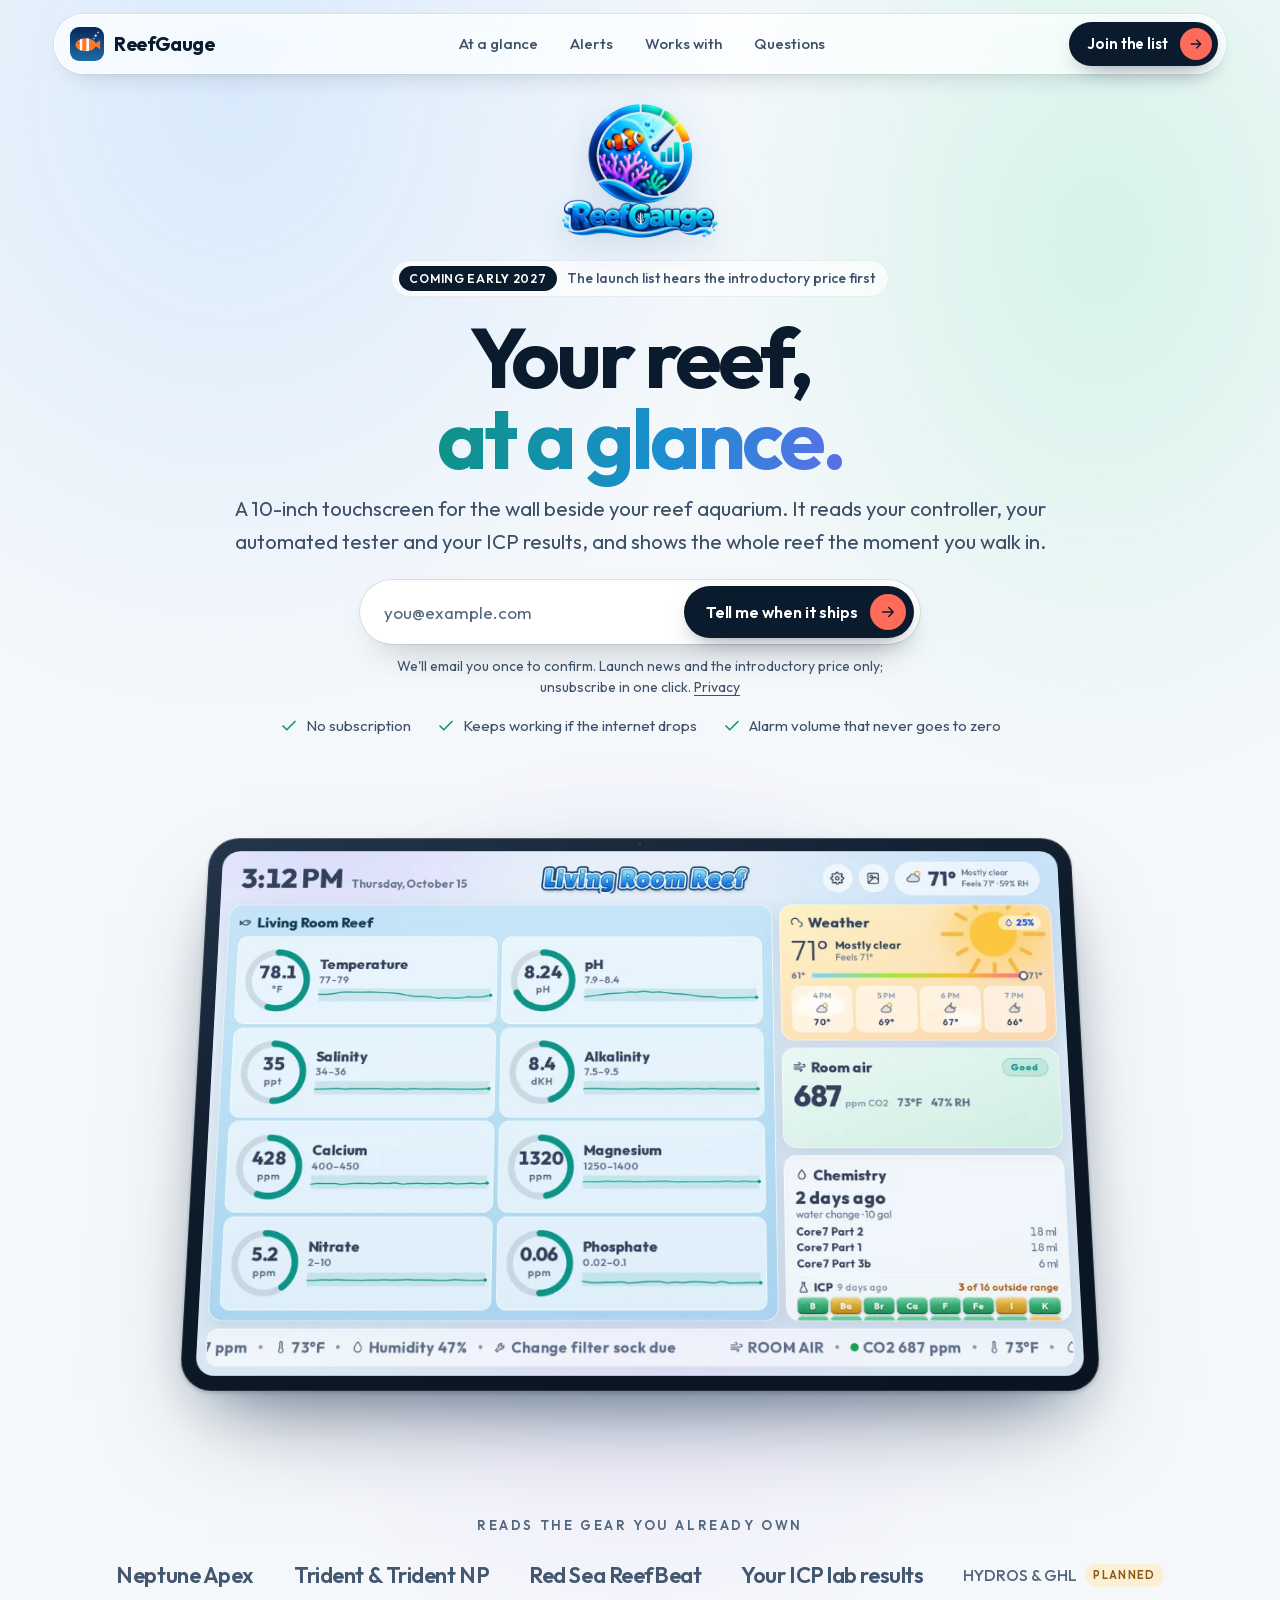
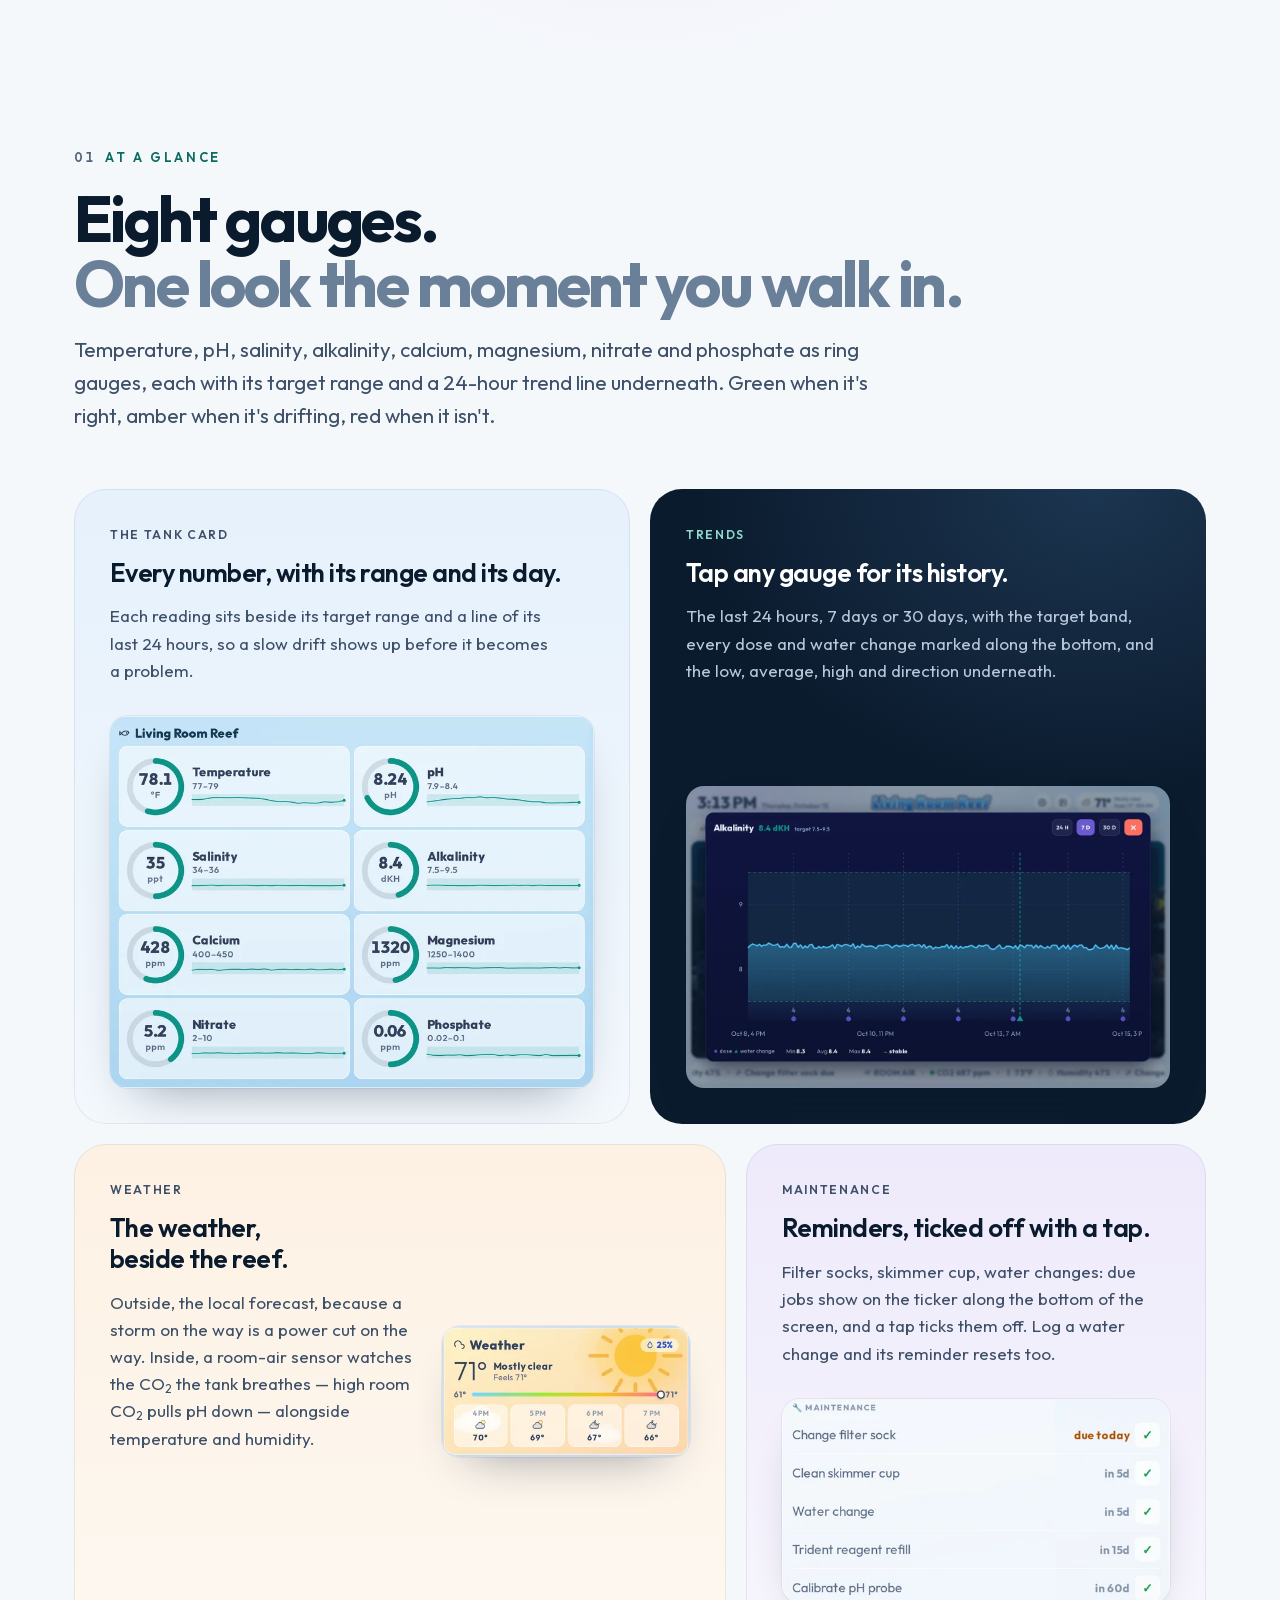
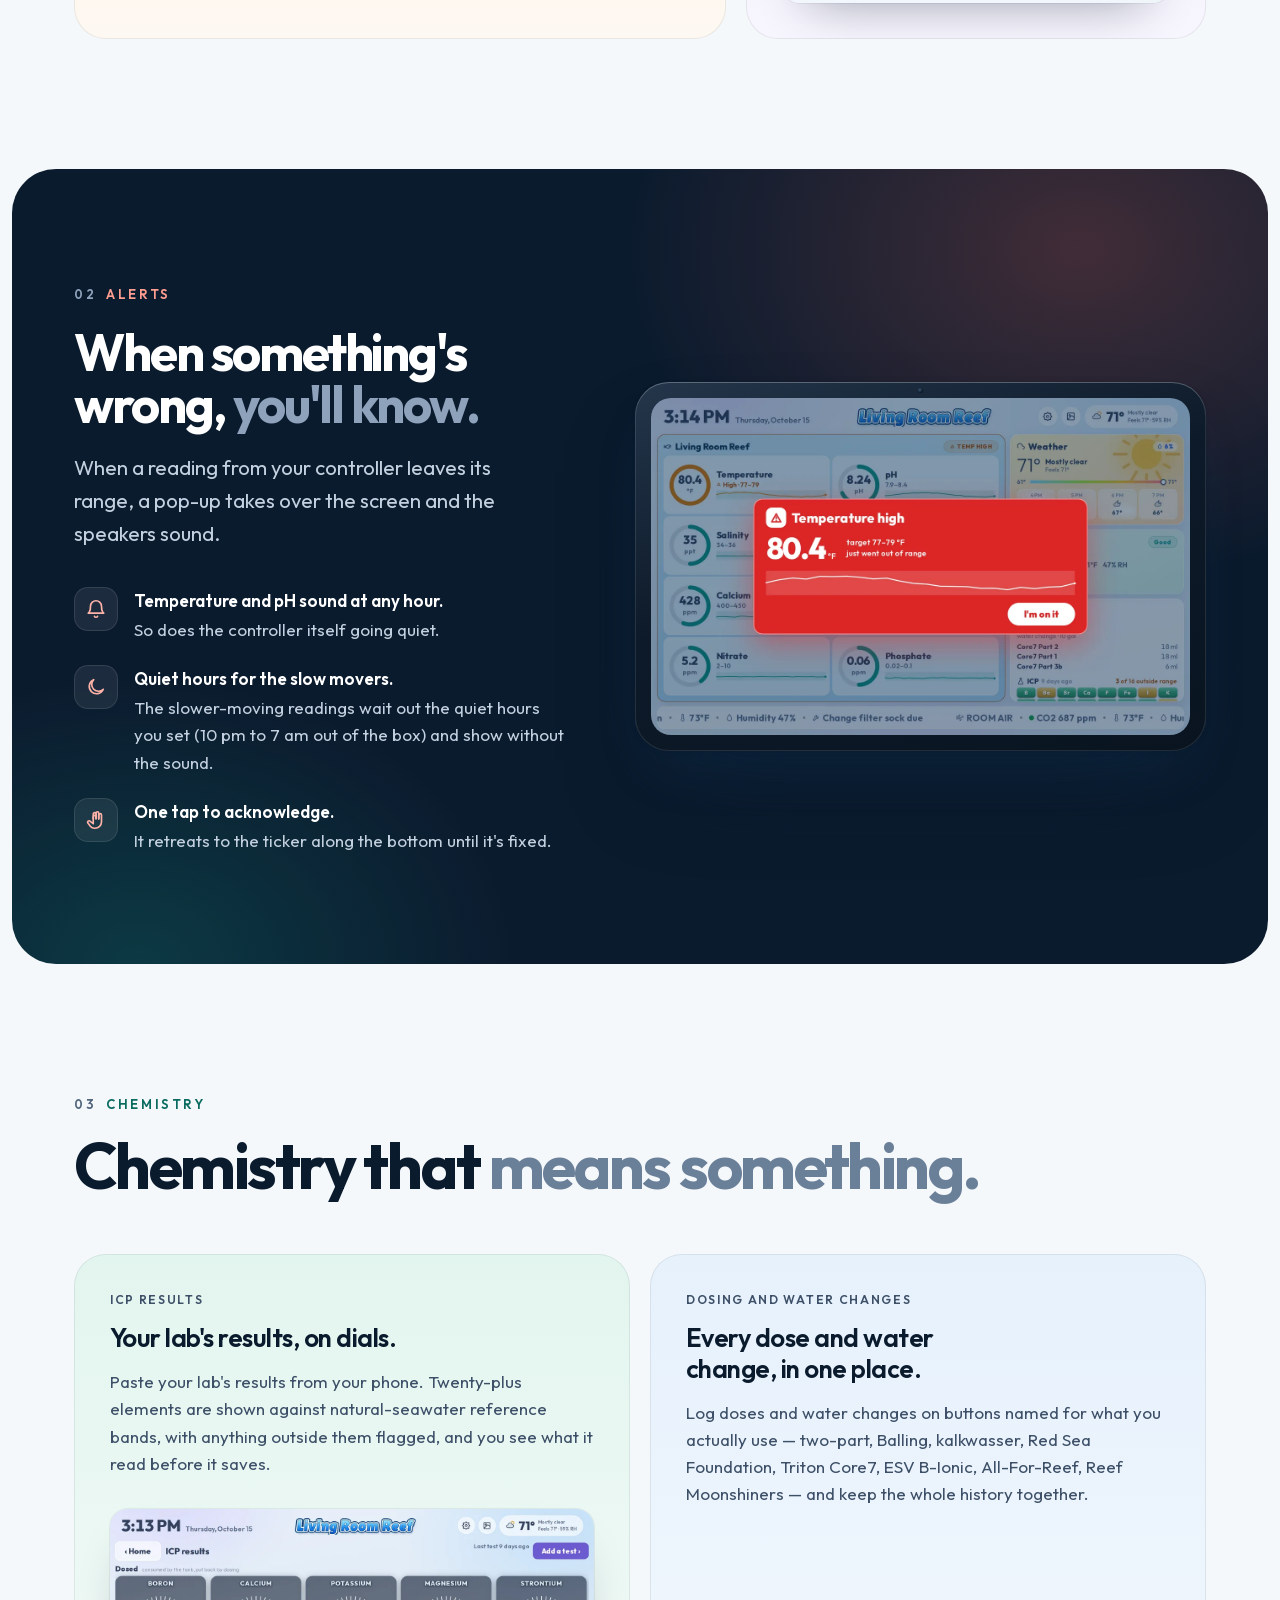
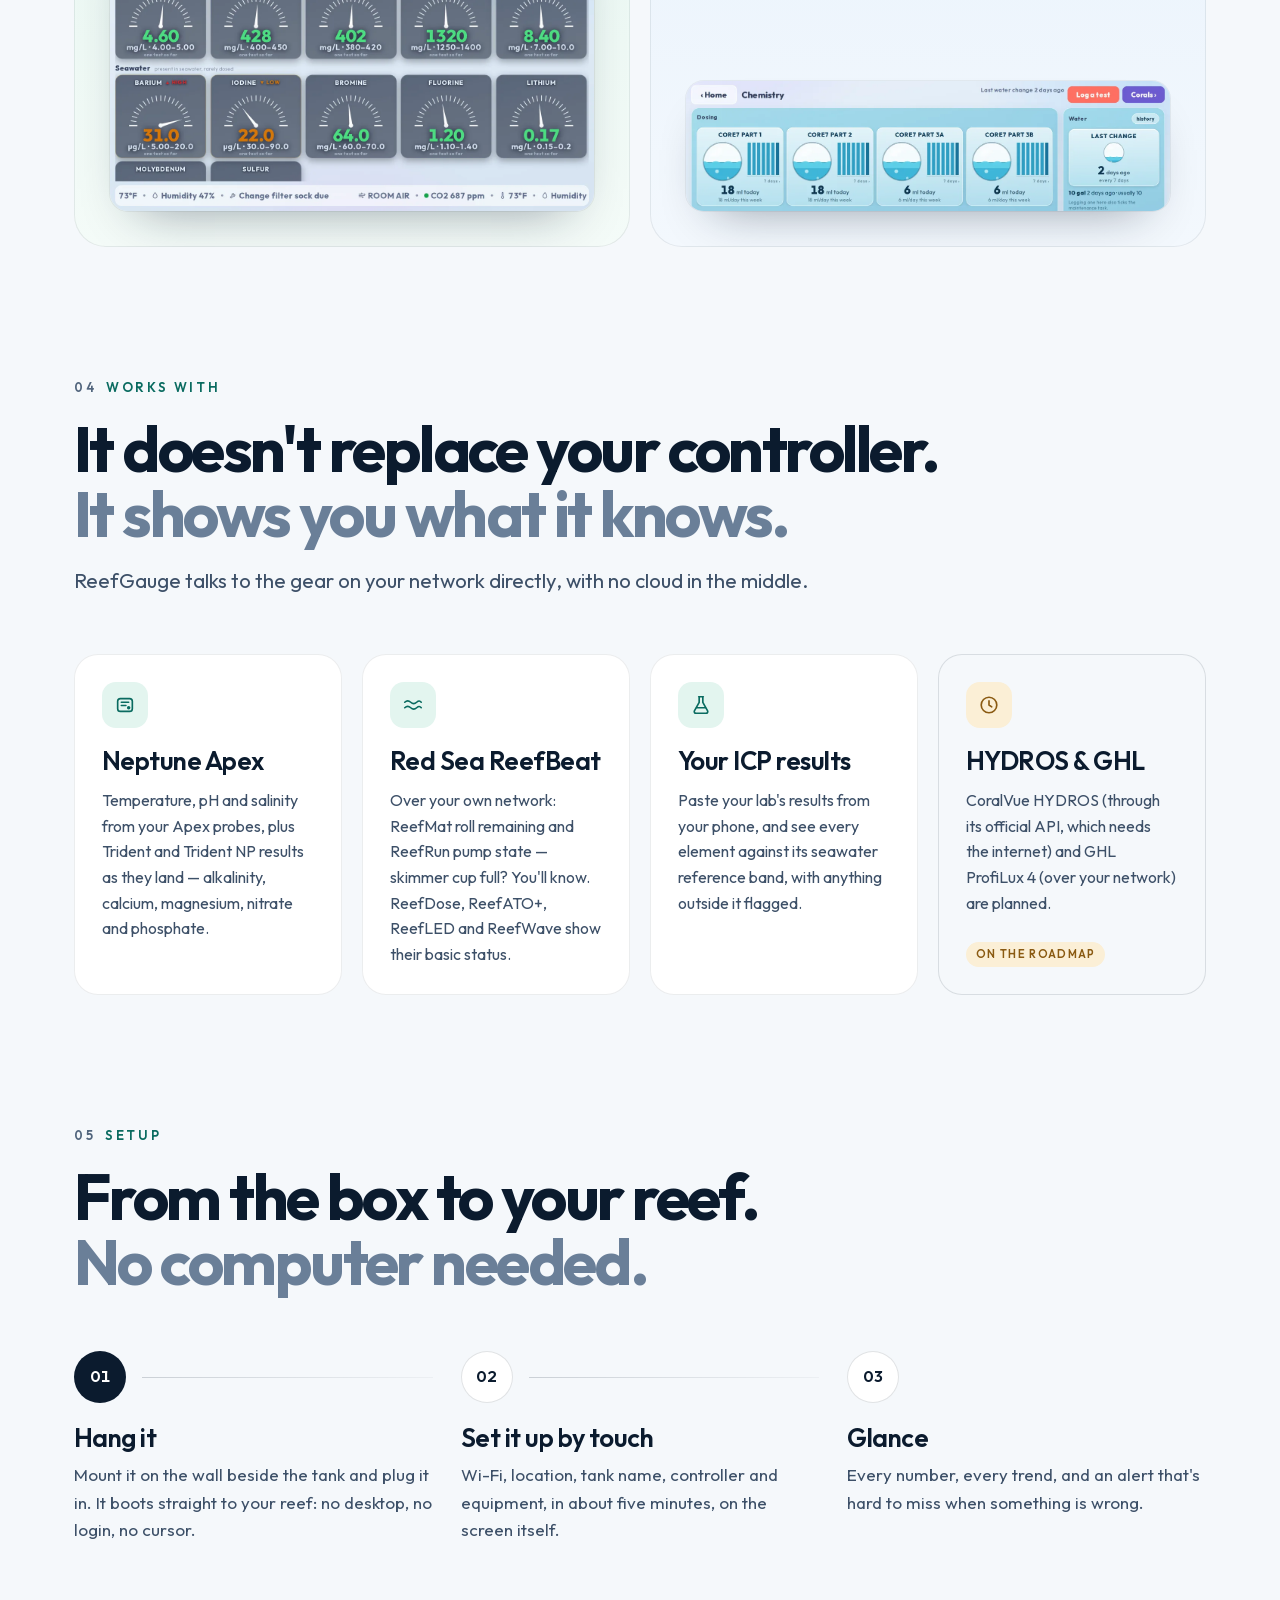
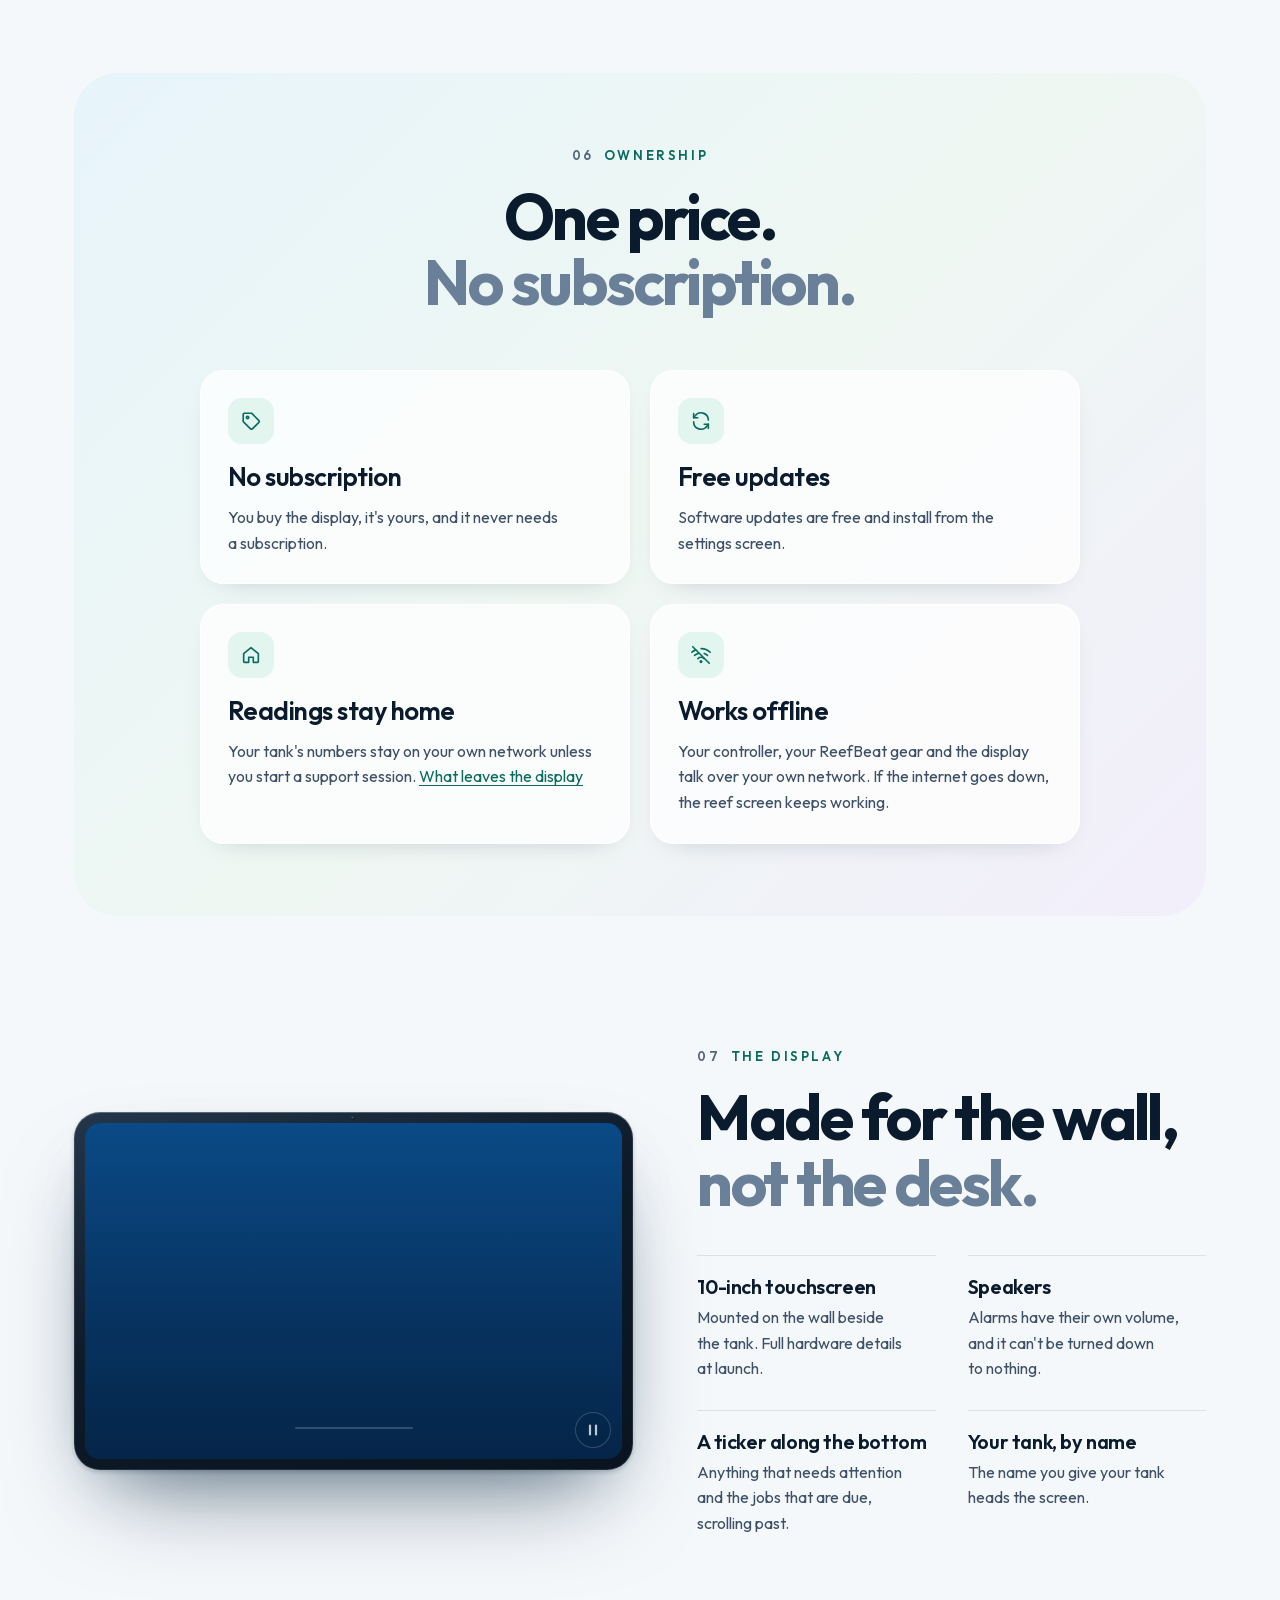
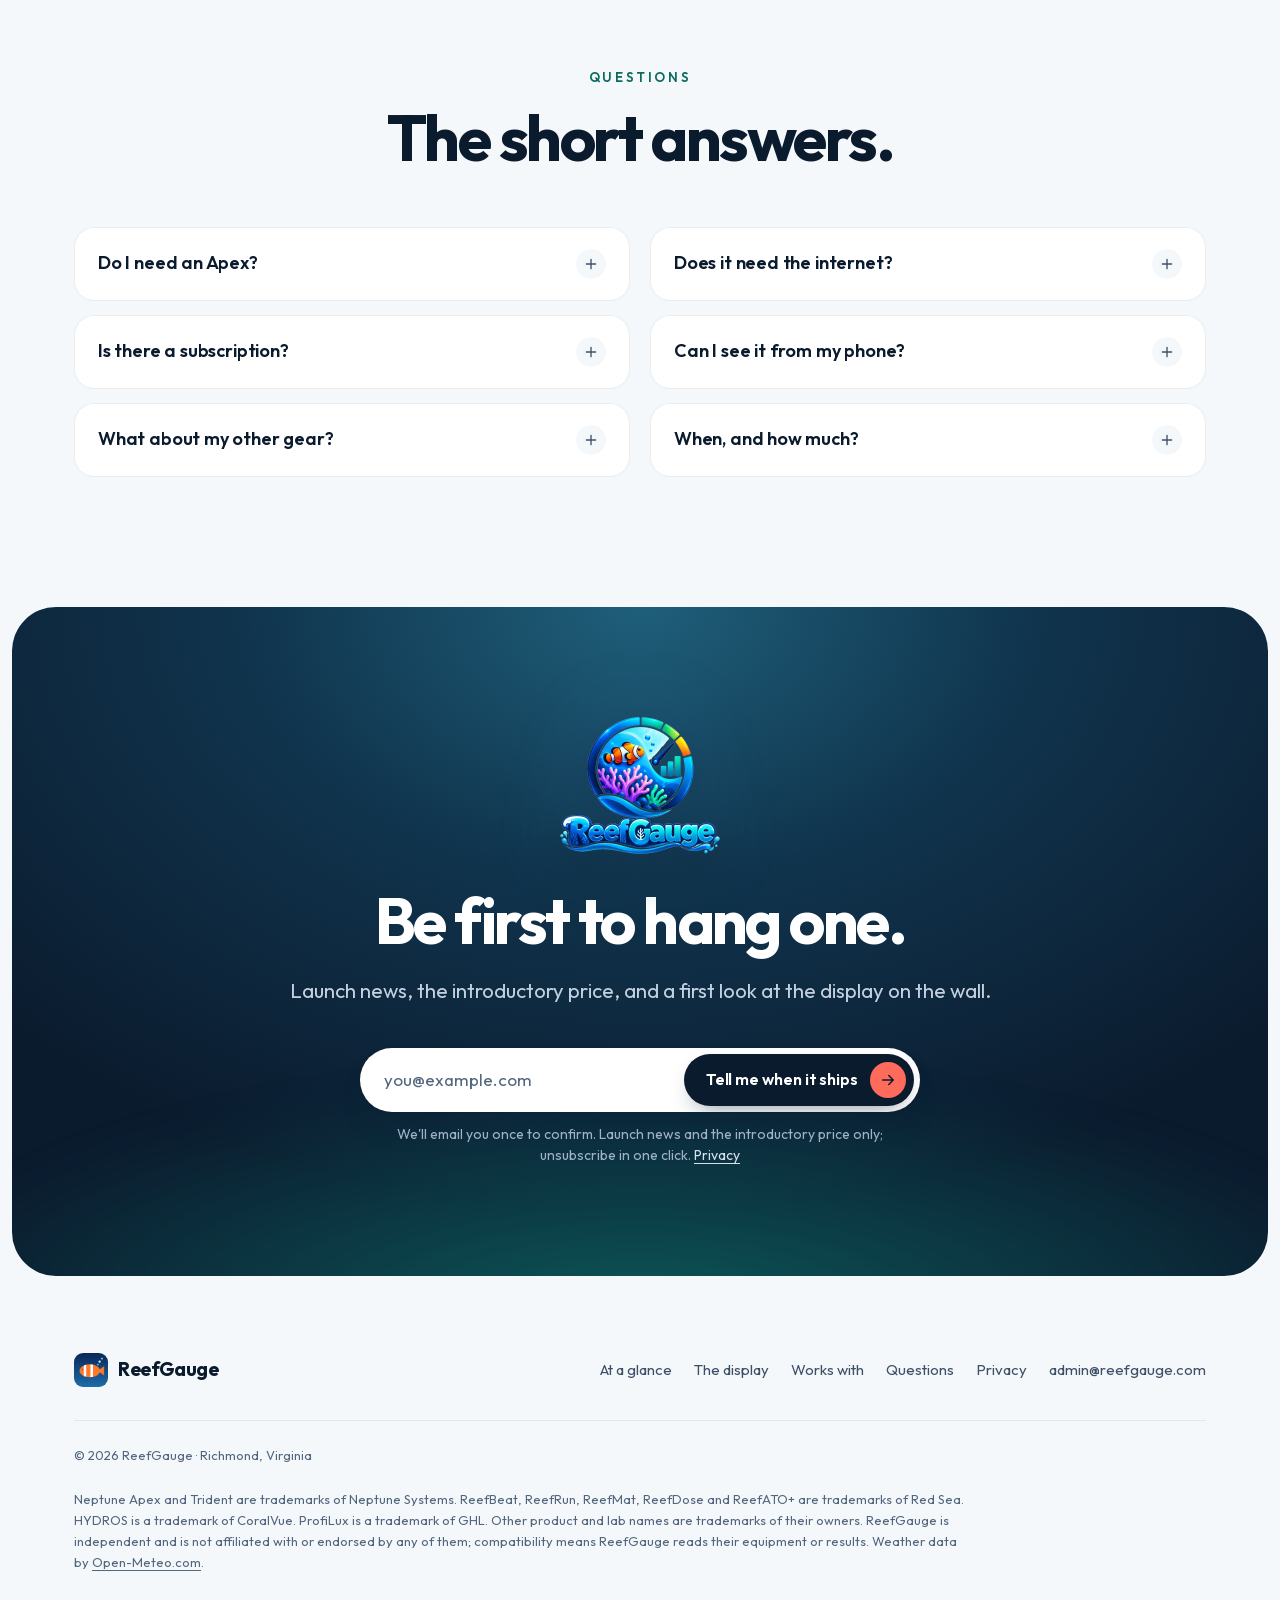
==== commit 90fa1651: "Bring back the logo, and loop the display's boot animation The logo heads the page and the sign-up b" ====
--- a/index.html
+++ b/index.html
@@ -9,10 +9,10 @@
 <meta property="og:site_name" content="ReefGauge">
 <meta property="og:title" content="ReefGauge — your reef aquarium at a glance">
 <meta property="og:description" content="A wall display for reef aquariums. Works with Neptune Apex and Trident, Red Sea ReefBeat and your ICP results. No subscription. Coming early 2027.">
-<meta property="og:image" content="https://reefgauge.com/assets/og.jpg">
+<meta property="og:image" content="https://reefgauge.com/assets/og.jpg?v=2">
 <meta property="og:image:width" content="1200">
 <meta property="og:image:height" content="630">
-<meta property="og:image:alt" content="ReefGauge: Your reef, at a glance, beside the home screen of the wall display">
+<meta property="og:image:alt" content="The ReefGauge logo and &quot;Your reef, at a glance.&quot; beside the home screen of the wall display">
 <meta property="og:url" content="https://reefgauge.com/">
 <meta name="twitter:card" content="summary_large_image">
 <meta name="theme-color" content="#f5f8fb">
@@ -20,7 +20,6 @@
 <link rel="icon" href="assets/icon.png" type="image/png">
 <link rel="apple-touch-icon" href="assets/icon.png">
 <link rel="preload" href="assets/fonts/Outfit-latin.woff2" as="font" type="font/woff2" crossorigin>
-<link rel="preload" as="image" href="assets/shots/home-1280.webp" imagesrcset="assets/shots/home-1280.webp 1280w, assets/shots/home-2560.webp 2560w" imagesizes="(max-width: 1100px) 94vw, 1030px">
 <link rel="stylesheet" href="assets/site.css">
 <script>document.documentElement.classList.add('js')</script>
 </head>
@@ -77,6 +76,11 @@
 
   <section class="hero" id="top">
     <div class="wrap">
+      <picture class="hero-logo" data-reveal>
+        <source type="image/webp" srcset="assets/logo-320.webp 320w, assets/logo-448.webp 448w, assets/logo.webp 640w"
+          sizes="(max-width: 560px) 132px, (min-width: 901px) and (max-height: 920px) 156px, clamp(150px, 12.5vw, 184px)">
+        <img src="assets/logo.png" alt="ReefGauge" width="640" height="548" fetchpriority="high">
+      </picture>
       <p class="status" data-reveal><b>Coming early 2027</b><span class="sr-only">:</span> The launch list hears the introductory price first</p>
       <h1 class="display" data-reveal style="--d:.05s">Your reef,<br><span class="grad">at a glance.</span></h1>
       <p class="lede" data-reveal style="--d:.12s">A 10-inch touchscreen for the wall beside your reef aquarium. It reads your controller, your automated tester and your ICP results, and shows the whole reef the moment you walk in.</p>
@@ -100,7 +104,7 @@
         <div class="tilt" id="tilt">
           <div class="device">
             <div class="screen">
-              <img src="assets/shots/home-1280.webp" srcset="assets/shots/home-1280.webp 1280w, assets/shots/home-2560.webp 2560w" sizes="(max-width: 1100px) 94vw, 1030px" width="1280" height="800" fetchpriority="high"
+              <img src="assets/shots/home-1280.webp" srcset="assets/shots/home-1280.webp 1280w, assets/shots/home-2560.webp 2560w" sizes="(max-width: 1100px) 94vw, 1030px" width="1280" height="800"
                 alt="The ReefGauge home screen: eight ring gauges for temperature, pH, salinity, alkalinity, calcium, magnesium, nitrate and phosphate, all in range, with 24-hour trends, beside weather, room air and chemistry cards">
             </div>
           </div>
@@ -279,8 +283,27 @@
   <section class="sec" id="display">
     <div class="wrap wall">
       <div class="device sm" data-reveal>
-        <div class="screen"><img src="assets/shots/drift-1280.webp" srcset="assets/shots/drift-1280.webp 1280w, assets/shots/drift-2560.webp 2560w" sizes="(max-width: 900px) 90vw, 560px" width="1280" height="800" loading="lazy" decoding="async"
-          alt="The home screen with alkalinity drifting low: its gauge and trend in amber at 7.3 dKH, an Alk low badge on the tank card, and the other seven readings in range"></div>
+        <!-- The display's own boot animation (web/src/components/BootSplash.jsx and the
+             .boot rules in web/src/styles.css), looping as the display's screensaver does:
+             rise, settle, hold, dissolve, again. -->
+        <div class="screen bootloop" id="bootloop" role="img" aria-label="The display starting up: the ReefGauge logo rises out of deep blue water as bubbles drift up and a shaft of light passes">
+          <div class="boot" aria-hidden="true">
+            <div class="boot-water"></div>
+            <div class="boot-shaft"></div>
+            <span class="boot-bubble" style="--x:14%;--s:10;--t:4.2s;--w:0s;--drift:18"></span>
+            <span class="boot-bubble" style="--x:26%;--s:6;--t:5s;--w:.8s;--drift:-12"></span>
+            <span class="boot-bubble" style="--x:41%;--s:14;--t:3.6s;--w:.3s;--drift:22"></span>
+            <span class="boot-bubble" style="--x:58%;--s:8;--t:4.6s;--w:1.1s;--drift:-16"></span>
+            <span class="boot-bubble" style="--x:73%;--s:12;--t:3.9s;--w:.5s;--drift:14"></span>
+            <span class="boot-bubble" style="--x:86%;--s:7;--t:5.2s;--w:.2s;--drift:-20"></span>
+            <img class="boot-logo" src="assets/logo.webp" alt="" width="640" height="548" loading="lazy" decoding="async">
+            <div class="boot-line"><span></span></div>
+          </div>
+        </div>
+        <button class="loop-toggle" id="loop-toggle" type="button" aria-pressed="false" aria-label="Pause the animation">
+          <svg class="i-pause" width="14" height="14" viewBox="0 0 14 14" aria-hidden="true"><path d="M4 2.5v9M10 2.5v9" stroke="currentColor" stroke-width="2.2" stroke-linecap="round"/></svg>
+          <svg class="i-play" width="14" height="14" viewBox="0 0 14 14" aria-hidden="true"><path d="M4.5 2.6v8.8a.6.6 0 0 0 .9.5l6.6-4.4a.6.6 0 0 0 0-1L5.4 2.1a.6.6 0 0 0-.9.5Z" fill="currentColor"/></svg>
+        </button>
       </div>
       <div>
         <div class="head" data-reveal style="margin-bottom:40px">
@@ -315,7 +338,10 @@
   </section>
 
   <section class="cta" id="join" aria-labelledby="join-title">
-    <img class="mark" src="assets/icon.png" alt="" width="64" height="64" data-reveal>
+    <picture class="mark" data-reveal>
+      <source type="image/webp" srcset="assets/logo-320.webp 320w, assets/logo-448.webp 448w, assets/logo.webp 640w" sizes="clamp(150px, 12.5vw, 184px)">
+      <img src="assets/logo.png" alt="" width="640" height="548" loading="lazy" decoding="async">
+    </picture>
     <h2 class="h2" id="join-title" data-reveal>Be first to hang one.</h2>
     <p class="lede" data-reveal style="--d:.06s">Launch news, the introductory price, and a first look at the display on the wall.</p>
     <div class="signup" data-reveal style="--d:.12s">
@@ -359,6 +385,18 @@
     }), { rootMargin: '0px 0px -8% 0px', threshold: 0 })
     // The first screen does not wait for scrolling.
     items.forEach(el => el.closest('.hero') ? requestAnimationFrame(() => requestAnimationFrame(() => el.classList.add('in'))) : io.observe(el))
+  }
+
+  // The boot loop in "The display" runs only while it is on screen.
+  const loop = document.getElementById('bootloop')
+  if (loop) {
+    if (!('IntersectionObserver' in window)) loop.classList.add('playing')
+    else new IntersectionObserver(([e]) => loop.classList.toggle('playing', e.isIntersecting)).observe(loop)
+    const toggle = document.getElementById('loop-toggle')
+    toggle.addEventListener('click', () => {
+      const paused = loop.classList.toggle('paused')
+      toggle.setAttribute('aria-pressed', String(paused))
+    })
   }
 
   const nav = document.getElementById('nav')
--- a/assets/site.css
+++ b/assets/site.css
@@ -4,6 +4,7 @@
 @font-face { font-family: 'Outfit'; font-style: normal; font-weight: 300 800; font-display: swap; src: url('fonts/Outfit-latin.woff2') format('woff2'); unicode-range: U+0000-00FF, U+0131, U+0152-0153, U+02BB-02BC, U+02C6, U+02DA, U+02DC, U+0304, U+0308, U+0329, U+2000-206F, U+20AC, U+2122, U+2191, U+2193, U+2212, U+2215, U+FEFF, U+FFFD; }
 
 :root {
+  --logo-w: clamp(150px, 12.5vw, 184px);   /* the logo, top of the hero and in the sign-up band */
   --ink: #0b1b2e;
   --ink-2: #3d5068;
   --ink-3: #52667e;
@@ -147,7 +148,7 @@
 .menu nav a:hover { background: var(--bg); }
 
 /* ---------- hero ---------- */
-.hero { position: relative; padding: 116px 0 40px; text-align: center; isolation: isolate; }
+.hero { position: relative; padding: 104px 0 40px; text-align: center; isolation: isolate; }
 .hero::before {
   content: ''; position: absolute; inset: 0 0 -20%; z-index: -1;
   background:
@@ -161,6 +162,8 @@
   box-shadow: inset 0 0 0 1px rgba(11, 27, 46, .07); font-size: 14px; font-weight: 500; color: var(--ink-2);
 }
 .hero .status b { white-space: nowrap; background: var(--navy); color: #fff; font-weight: 600; font-size: 12px; letter-spacing: .06em; text-transform: uppercase; padding: 3px 10px; border-radius: 999px; }
+.hero-logo { display: block; width: var(--logo-w); margin: 0 auto 26px; }
+.hero-logo img { display: block; width: 100%; height: auto; filter: drop-shadow(0 10px 18px rgba(10, 74, 134, .16)); }
 .hero .lede { margin: 18px auto 0; max-width: 60ch; }
 .hero .signup { margin: 26px auto 0; }
 .hero .signup small { text-align: center; }
@@ -168,7 +171,7 @@
 .assure li { display: inline-flex; align-items: center; gap: 8px; }
 .assure svg { color: var(--teal); flex: none; }
 
-.stage { position: relative; margin: 40px auto 0; max-width: 980px; perspective: 2000px; }
+.stage { position: relative; margin: 28px auto 0; max-width: 980px; perspective: 2000px; }
 .stage::before {
   content: ''; position: absolute; inset: 8% 6% -6%; z-index: -1; border-radius: 50%;
   background: radial-gradient(closest-side, rgba(26, 143, 208, .32), rgba(14, 147, 132, .18) 55%, transparent);
@@ -196,6 +199,104 @@
 .device.sm { border-radius: 26px; padding: 11px; }
 .device.sm::after { top: 4px; width: 4px; height: 4px; }
 .device.sm .screen { border-radius: 15px; }
+
+/* ---------- the display's boot animation, looping ----------
+   A port of web/src/components/BootSplash.jsx and the .boot rules in
+   web/src/styles.css, looping as the display's screensaver does: one 6.5 s
+   round (rise, settle, hold) ending in a 0.7 s dissolve. The display sizes it
+   in vh and vw of a 16:10 screen; here 1vh = .625cqw of the frame, and the
+   Pi's px are of its 1024-wide panel (1px = .09766cqw). Every time below is
+   the display's delay and duration as a share of the round. */
+.device .screen.bootloop { position: relative; container-type: inline-size; background: #052548; }
+.bootloop .boot {
+  position: absolute; inset: 0; overflow: hidden; display: grid; place-items: center;
+  background: linear-gradient(180deg, #0a4a86 0%, #073462 55%, #052548 100%);
+  animation: bl-dissolve 6.5s infinite;
+}
+.bootloop .boot-water {
+  position: absolute; inset: 0; opacity: 0;
+  background: linear-gradient(180deg, #1e7fc4 0%, #0f5a9c 55%, #0a3f74 100%);
+  animation: bl-water 6.5s infinite;
+}
+.bootloop .boot-shaft {
+  position: absolute; top: -20%; bottom: -20%; left: -40cqw; width: 28cqw;
+  background: linear-gradient(90deg, transparent, rgba(255, 255, 255, .16), transparent);
+  transform: skewX(-18deg);
+  animation: bl-shaft 6.5s infinite;
+}
+.bootloop .boot-bubble {
+  position: absolute; bottom: -1.95cqw; left: var(--x);
+  width: calc(var(--s) * .09766cqw); height: calc(var(--s) * .09766cqw); border-radius: 50%;
+  background: radial-gradient(circle at 32% 28%, rgba(255, 255, 255, .95) 0%, rgba(255, 255, 255, .35) 30%, rgba(255, 255, 255, .06) 60%, rgba(255, 255, 255, .2) 100%);
+  border: 1px solid rgba(255, 255, 255, .45);
+  opacity: 0;
+  animation: bl-rise var(--t) linear var(--w) infinite;
+}
+.device .bootloop .boot-logo {
+  position: relative; width: 48.75%; width: 48.75cqw; height: auto; object-fit: contain;
+  filter: drop-shadow(0 1.76cqw 3.9cqw rgba(2, 20, 45, .55));
+  transform-origin: 50% 60%; opacity: 0;
+  animation: bl-logo 6.5s infinite;
+}
+.bootloop .boot-line {
+  position: absolute; bottom: 5.625cqw; left: 50%; width: 22cqw; height: max(2px, .3cqw); margin-left: -11cqw;
+  border-radius: 3px; background: rgba(255, 255, 255, .18); overflow: hidden;
+}
+.bootloop .boot-line span {
+  display: block; width: 100%; height: 100%; border-radius: 3px;
+  background: linear-gradient(90deg, #2fd6ff, #7cf3c8);
+  transform: translateX(-100%);
+  animation: bl-line 6.5s infinite;
+}
+/* 0.15 s + 1.1 s on cubic-bezier(.22, 1.2, .36, 1) */
+@keyframes bl-logo {
+  0%, 2.3077% { opacity: 0; transform: translateY(3.75cqw) scale(.9); animation-timing-function: cubic-bezier(.22, 1.2, .36, 1); }
+  19.2308%, 100% { opacity: 1; transform: none; }
+}
+/* 0.4 s + 2.6 s */
+@keyframes bl-water {
+  0%, 6.1538% { opacity: 0; animation-timing-function: ease-in-out; }
+  46.1538%, 100% { opacity: 1; }
+}
+/* 0.9 s + 1.6 s */
+@keyframes bl-shaft {
+  0%, 13.8462% { transform: skewX(-18deg); animation-timing-function: ease-in-out; }
+  38.4615%, 100% { transform: skewX(-18deg) translateX(190cqw); }
+}
+/* 0.4 s + 2.5 s */
+@keyframes bl-line {
+  0%, 6.1538% { transform: translateX(-100%); animation-timing-function: cubic-bezier(.4, 0, .2, 1); }
+  44.6154%, 100% { transform: none; }
+}
+/* the last 0.7 s, ease-in, into the deep blue under it */
+@keyframes bl-dissolve {
+  0%, 89.2308% { opacity: 1; animation-timing-function: ease-in; }
+  100% { opacity: 0; }
+}
+@keyframes bl-rise {
+  0% { transform: translate3d(0, 0, 0) scale(.6); opacity: 0; }
+  10% { opacity: .8; }
+  50% { transform: translate3d(calc(var(--drift) * .09766cqw), -34.375cqw, 0) scale(.9); }
+  90% { opacity: .6; }
+  100% { transform: translate3d(0, -70cqw, 0) scale(1.05); opacity: 0; }
+}
+/* Only while it is on screen (the page's script adds .playing), and not
+   once someone has paused it. */
+.js .bootloop:not(.playing) .boot, .js .bootloop:not(.playing) .boot *,
+.bootloop.paused .boot, .bootloop.paused .boot * { animation-play-state: paused; }
+.wall .device { position: relative; }
+.loop-toggle {
+  position: absolute; right: 22px; bottom: 22px; z-index: 2; display: grid; place-items: center;
+  width: 36px; height: 36px; padding: 0; border: 0; border-radius: 50%; cursor: pointer;
+  color: #fff; background: rgba(5, 37, 72, .55); box-shadow: inset 0 0 0 1px rgba(255, 255, 255, .25);
+  -webkit-backdrop-filter: blur(6px); backdrop-filter: blur(6px);
+  opacity: .75; transition: opacity .2s;
+}
+.loop-toggle:hover, .loop-toggle:focus-visible { opacity: 1; }
+.loop-toggle:focus-visible { outline: 2px solid #7cf3c8; outline-offset: 2px; }
+.loop-toggle .i-play { display: none; }
+.loop-toggle[aria-pressed="true"] .i-play { display: block; }
+.loop-toggle[aria-pressed="true"] .i-pause { display: none; }
 
 .float {
   position: absolute; z-index: 2; display: flex; align-items: center; gap: 12px; text-align: left;
@@ -345,7 +446,8 @@
 .cta .signup { margin: 40px auto 0; }
 .cta .signup small { color: #9fb2c8; text-align: center; }
 .cta .signup small a { color: #d6e2ef; }
-.cta img.mark { width: 64px; height: 64px; border-radius: 16px; margin: 0 auto 28px; box-shadow: 0 16px 40px -16px rgba(0, 0, 0, .6); }
+.cta .mark { display: block; width: var(--logo-w); margin: 0 auto 34px; }
+.cta .mark img { display: block; width: 100%; height: auto; filter: drop-shadow(0 0 36px rgba(64, 170, 255, .22)) drop-shadow(0 14px 22px rgba(0, 0, 0, .35)); }
 
 /* footer */
 .foot { padding: 72px 0 56px; font-size: 15px; color: var(--ink-3); }
@@ -393,6 +495,11 @@
 /* ---------- responsive ---------- */
 @media (max-width: 1399px) {
   .float { display: none; }
+}
+@media (min-width: 901px) and (max-height: 920px) {
+  .hero-logo { width: 156px; margin-bottom: 22px; }
+  .hero .lede { margin-top: 14px; }
+  .hero .signup { margin-top: 22px; }
 }
 @media (max-width: 1100px) {
   .cards4 { grid-template-columns: 1fr 1fr; }
@@ -415,7 +522,7 @@
 }
 @media (max-width: 760px) {
   body { font-size: 17px; }
-  .hero { padding-top: 120px; }
+  .hero { padding-top: 108px; }
   .float { display: none; }
   .stage { margin-top: 52px; }
   .device { border-radius: 22px; padding: 9px; }
@@ -428,6 +535,7 @@
 }
 @media (max-width: 560px) {
   .hero { padding-top: 104px; }
+  .hero-logo { width: 132px; margin-bottom: 16px; }
   .hero .status { display: grid; justify-items: center; gap: 8px; padding: 0; margin-bottom: 18px; background: none; box-shadow: none; text-align: center; font-size: 13px; text-wrap: balance; }
   .signup .btn { white-space: normal; text-align: center; }
   .tile { padding: 24px 20px 20px; }
@@ -443,6 +551,9 @@
 }
 @media (prefers-reduced-motion: reduce) {
   html { scroll-behavior: auto; }
+  .loop-toggle { display: none; }
+  .bootloop .boot { display: none; }
+  .device .screen.bootloop { background: #052548 url(shots/boot-1280.webp) center / cover no-repeat; background-image: image-set(url(shots/boot-1280.webp) 1x, url(shots/boot-2560.webp) 2x); }
   .js [data-reveal] { opacity: 1; transform: none; transition: none; }
   .tilt { transform: none !important; }
   .btn, .btn .arrow, .faq summary .pm { transition: none; }
@@ -453,6 +564,9 @@
   .btn, .menu summary { border: 1px solid ButtonText; }
 }
 @media print {
+  .loop-toggle { display: none !important; }
+  .bootloop .boot { display: none; }
+  .device .screen.bootloop { background: #052548 url(shots/boot-1280.webp) center / cover no-repeat; background-image: image-set(url(shots/boot-1280.webp) 1x, url(shots/boot-2560.webp) 2x); }
   .js [data-reveal] { opacity: 1 !important; transform: none !important; }
   .tilt { transform: none !important; }
   .nav { position: static; }
